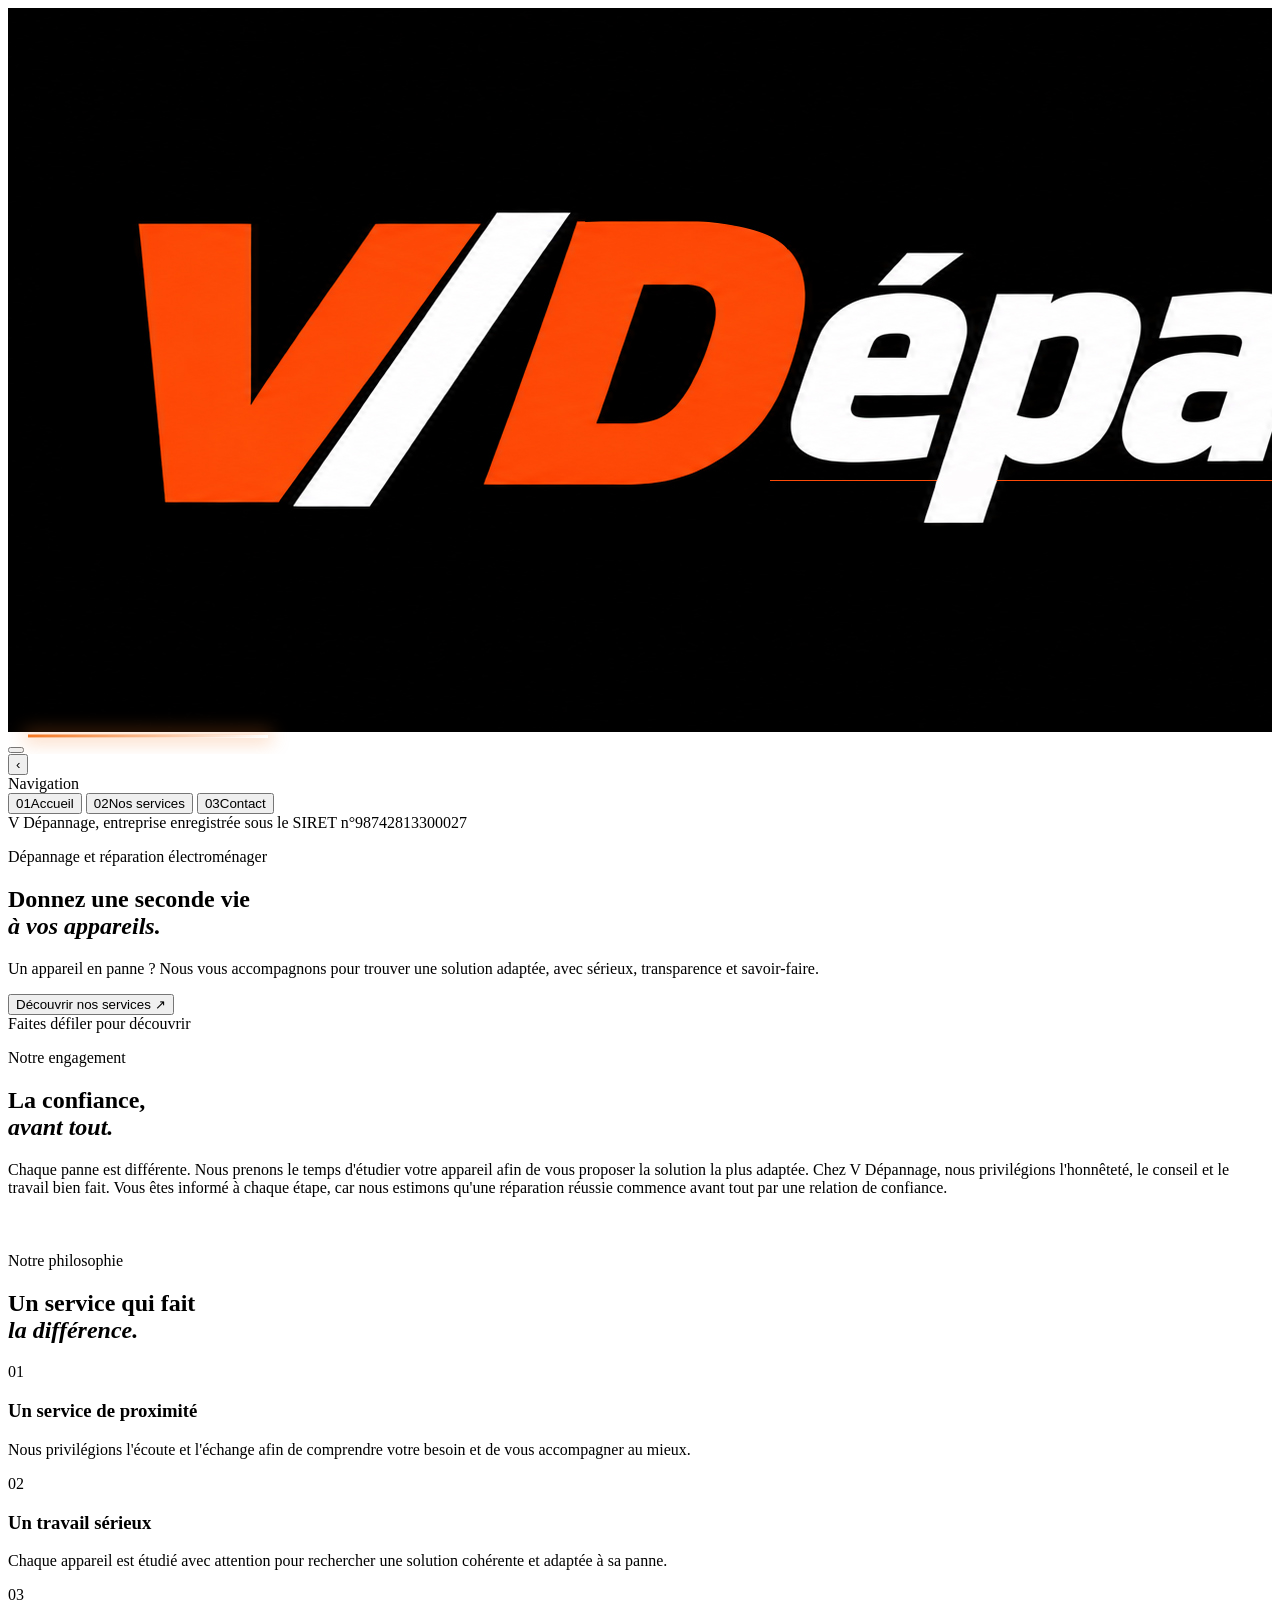
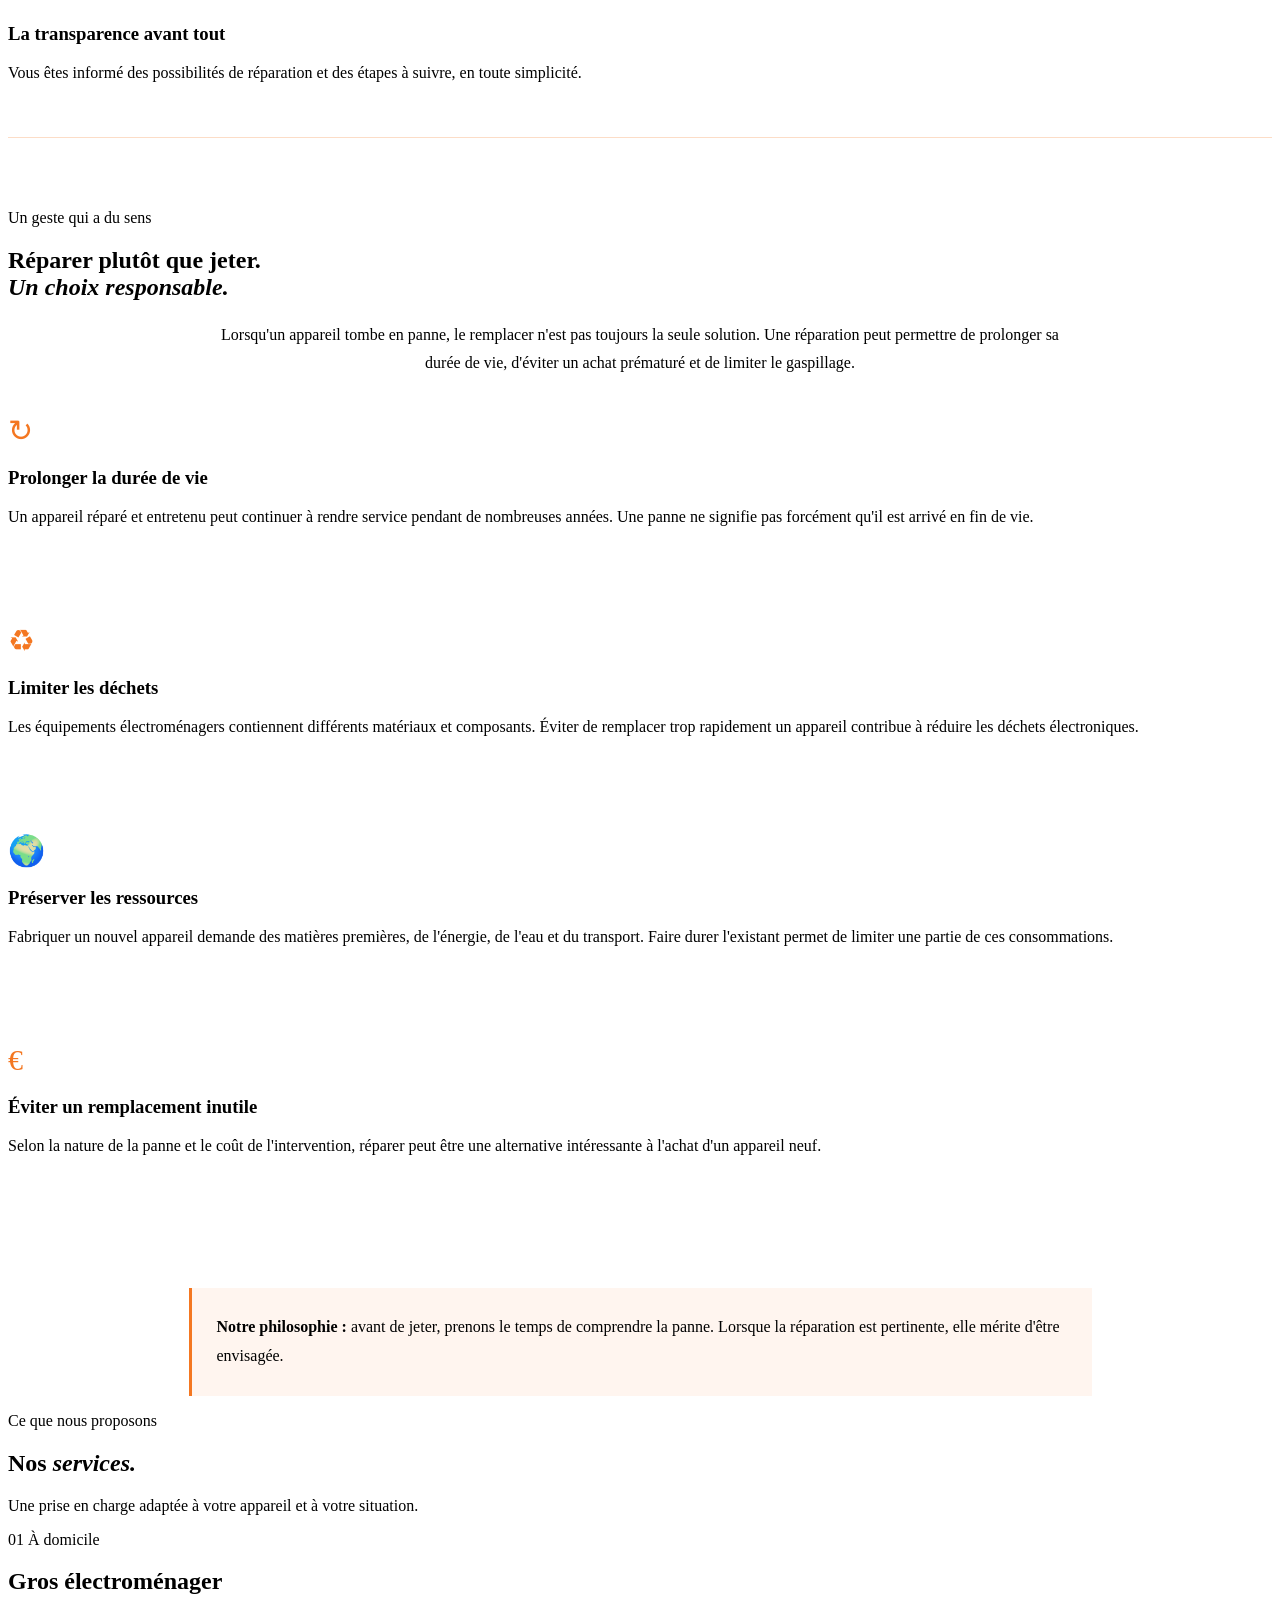
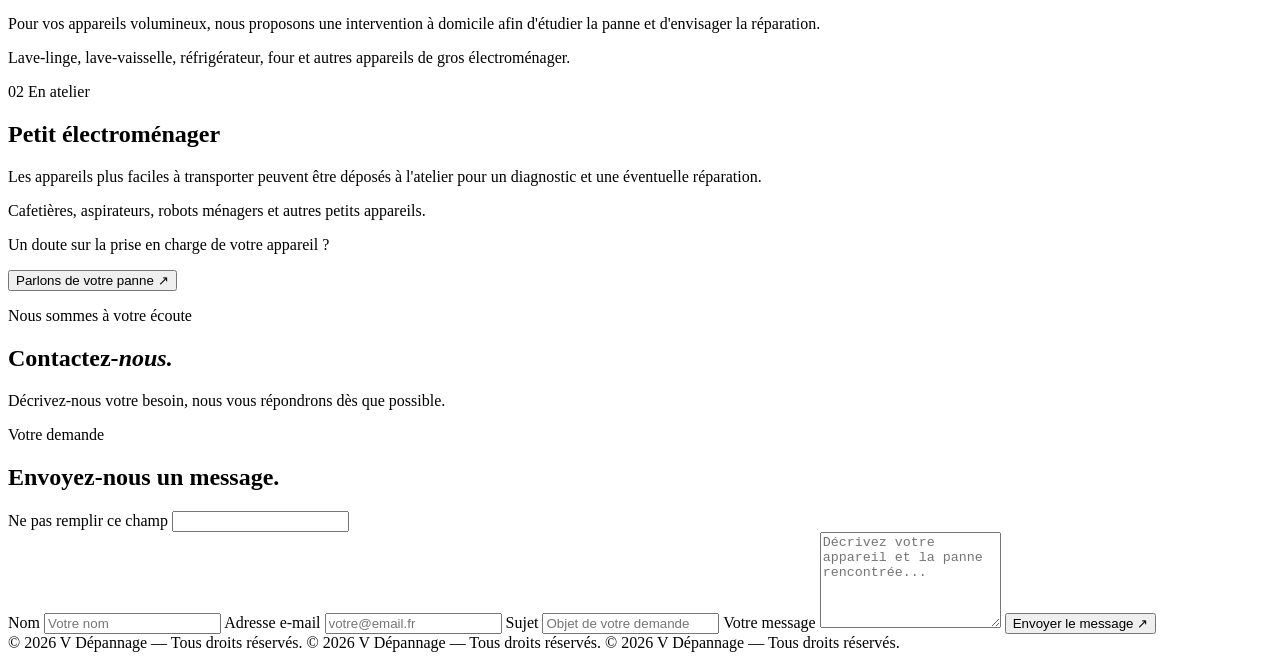
==== index.html @ 9a905242 "Update index.html" ====
<!doctype html>
<html lang="fr">
<head>
  <meta charset="utf-8">
  <meta name="viewport" content="width=device-width, initial-scale=1">
  <meta name="description" content="V Dépannage : dépannage et réparation d'électroménager à domicile ou en atelier.">
  <meta name="theme-color" content="#f47721">
  <title>V Dépannage | Réparation électroménager</title>

  <link rel="preconnect" href="https://fonts.googleapis.com">
  <link rel="preconnect" href="https://fonts.gstatic.com" crossorigin>
  <link href="https://fonts.googleapis.com/css2?family=Barlow+Condensed:wght@400;500;600;700;800&family=Montserrat:wght@400;500;600;700;800&display=swap" rel="stylesheet">

  <link rel="stylesheet" href="css/styles.css">

  <!-- Ajustements ciblés : logo et section environnementale -->
  <style>
    .site-header {
      position: relative;
      overflow: hidden;
    }

    .header-logo {
      position: relative;
      isolation: isolate;
      z-index: 1;
    }

    .header-logo::before,
    .header-logo::after {
      content: "";
      position: absolute;
      top: 50%;
      width: min(22vw, 240px);
      height: 3px;
      transform: translateY(-50%);
      pointer-events: none;
      z-index: -1;
    }

    .header-logo::before {
      right: calc(100% + 20px);
      background: linear-gradient(to left, #f47721, transparent);
      box-shadow: 0 0 18px 4px rgba(244,119,33,.35);
    }

    .header-logo::after {
      left: calc(100% + 20px);
      background: linear-gradient(to right, #f47721, transparent);
      box-shadow: 0 0 18px 4px rgba(244,119,33,.35);
    }

    .header-logo img {
      mix-blend-mode: screen;
      background: transparent;
    }

    .environment-section {
      margin-top: 55px;
      padding-top: 55px;
      border-top: 1px solid rgba(244,119,33,.25);
    }

    .environment-intro {
      max-width: 850px;
      margin: 0 auto 35px;
      text-align: center;
      line-height: 1.8;
    }

    .environment-section .info-card {
      min-height: 210px;
    }

    .environment-symbol {
      display: block;
      color: #f47721;
      font-size: 30px;
      margin-bottom: 12px;
    }

    .environment-conclusion {
      max-width: 850px;
      margin: 35px auto 0;
      padding: 25px;
      border-left: 3px solid #f47721;
      background: rgba(244,119,33,.07);
      line-height: 1.8;
    }

    @media (max-width: 700px) {
      .header-logo::before,
      .header-logo::after {
        width: 12vw;
      }

      .environment-section {
        margin-top: 35px;
        padding-top: 35px;
      }
    }
  </style>
</head>

<body>

  <header class="site-header">
    <a class="header-logo" href="#accueil" data-page-link="accueil" aria-label="V Dépannage - Accueil">
      <img src="images/logo-vd.jpg" alt="Logo V Dépannage">
    </a>

    <button class="menu-toggle" id="menu-toggle" aria-label="Ouvrir le menu" aria-expanded="false" aria-controls="main-nav">
      <span></span><span></span><span></span>
    </button>
  </header>

  <!-- NAVIGATION ORIGINALE À GAUCHE -->
  <aside class="side-panel" id="side-panel">
    <button class="sidebar-toggle" id="sidebar-toggle" type="button" aria-label="Rétracter la navigation" aria-expanded="true" title="Rétracter / déployer la navigation">
      <span aria-hidden="true">‹</span>
    </button>

    <div class="side-label">Navigation</div>

    <nav class="main-nav" id="main-nav" aria-label="Navigation principale">
      <button class="nav-link active" data-page-link="accueil"><span class="nav-index">01</span>Accueil</button>
      <button class="nav-link" data-page-link="services"><span class="nav-index">02</span>Nos services</button>
      <button class="nav-link" data-page-link="contact"><span class="nav-index">03</span>Contact</button>
    </nav>

    <div class="side-bottom">
      <span class="side-line"></span>
      <span>V Dépannage, entreprise enregistrée sous le SIRET n°98742813300027</span>
    </div>
  </aside>

  <main class="main-content">

    <!-- PAGE ACCUEIL -->
    <section class="page active" id="accueil">

      <div class="hero">
        <p class="hero-eyebrow">Dépannage et réparation électroménager</p>

        <h1>Donnez une seconde vie<br><em>à vos appareils.</em></h1>

        <p class="hero-intro">
          Un appareil en panne ? Nous vous accompagnons pour trouver une solution adaptée, avec sérieux, transparence et savoir-faire.
        </p>

        <button class="primary-button" data-page-link="services">
          Découvrir nos services <span>↗</span>
        </button>

        <div class="hero-scroll">
          <span></span> Faites défiler pour découvrir
        </div>
      </div>

      <section class="content-section">

        <!-- ENGAGEMENT -->
        <div class="section-heading">
          <p class="section-eyebrow">Notre engagement</p>
          <h2>La confiance,<br><em>avant tout.</em></h2>
        </div>

        <div class="transparency-card">
          <p>
            Chaque panne est différente. Nous prenons le temps d'étudier votre appareil afin de vous proposer la solution la plus adaptée. Chez V Dépannage, nous privilégions l'honnêteté, le conseil et le travail bien fait. Vous êtes informé à chaque étape, car nous estimons qu'une réparation réussie commence avant tout par une relation de confiance.
          </p>
        </div>

        <!-- PHILOSOPHIE -->
        <div class="section-heading" style="margin-top:55px;">
          <p class="section-eyebrow">Notre philosophie</p>
          <h2>Un service qui fait<br><em>la différence.</em></h2>
        </div>

        <div class="info-grid">
          <article class="info-card">
            <span class="card-number">01</span>
            <h3>Un service de proximité</h3>
            <p>Nous privilégions l'écoute et l'échange afin de comprendre votre besoin et de vous accompagner au mieux.</p>
          </article>

          <article class="info-card">
            <span class="card-number">02</span>
            <h3>Un travail sérieux</h3>
            <p>Chaque appareil est étudié avec attention pour rechercher une solution cohérente et adaptée à sa panne.</p>
          </article>

          <article class="info-card">
            <span class="card-number">03</span>
            <h3>La transparence avant tout</h3>
            <p>Vous êtes informé des possibilités de réparation et des étapes à suivre, en toute simplicité.</p>
          </article>
        </div>

        <!-- NOUVELLE SECTION ENVIRONNEMENTALE -->
        <div class="environment-section">

          <div class="section-heading">
            <p class="section-eyebrow">Un geste qui a du sens</p>
            <h2>Réparer plutôt que jeter.<br><em>Un choix responsable.</em></h2>
          </div>

          <p class="environment-intro">
            Lorsqu'un appareil tombe en panne, le remplacer n'est pas toujours la seule solution. Une réparation peut permettre de prolonger sa durée de vie, d'éviter un achat prématuré et de limiter le gaspillage.
          </p>

          <div class="info-grid">

            <article class="info-card">
              <span class="environment-symbol">↻</span>
              <h3>Prolonger la durée de vie</h3>
              <p>
                Un appareil réparé et entretenu peut continuer à rendre service pendant de nombreuses années. Une panne ne signifie pas forcément qu'il est arrivé en fin de vie.
              </p>
            </article>

            <article class="info-card">
              <span class="environment-symbol">♻</span>
              <h3>Limiter les déchets</h3>
              <p>
                Les équipements électroménagers contiennent différents matériaux et composants. Éviter de remplacer trop rapidement un appareil contribue à réduire les déchets électroniques.
              </p>
            </article>

            <article class="info-card">
              <span class="environment-symbol">🌍</span>
              <h3>Préserver les ressources</h3>
              <p>
                Fabriquer un nouvel appareil demande des matières premières, de l'énergie, de l'eau et du transport. Faire durer l'existant permet de limiter une partie de ces consommations.
              </p>
            </article>

            <article class="info-card">
              <span class="environment-symbol">€</span>
              <h3>Éviter un remplacement inutile</h3>
              <p>
                Selon la nature de la panne et le coût de l'intervention, réparer peut être une alternative intéressante à l'achat d'un appareil neuf.
              </p>
            </article>

          </div>

          <div class="environment-conclusion">
            <strong>Notre philosophie :</strong>
            avant de jeter, prenons le temps de comprendre la panne. Lorsque la réparation est pertinente, elle mérite d'être envisagée.
          </div>

        </div>
      </section>
    </section>

    <!-- PAGE SERVICES -->
    <section class="page" id="services">

      <div class="page-banner">
        <p class="section-eyebrow">Ce que nous proposons</p>
        <h1>Nos <em>services.</em></h1>
        <p>Une prise en charge adaptée à votre appareil et à votre situation.</p>
      </div>

      <div class="content-section service-grid">

        <article class="service-card">
          <div class="service-top">
            <span class="service-number">01</span>
            <span class="service-tag">À domicile</span>
          </div>
          <h2>Gros électroménager</h2>
          <p>
            Pour vos appareils volumineux, nous proposons une intervention à domicile afin d'étudier la panne et d'envisager la réparation.
          </p>
          <p class="service-examples">
            Lave-linge, lave-vaisselle, réfrigérateur, four et autres appareils de gros électroménager.
          </p>
        </article>

        <article class="service-card">
          <div class="service-top">
            <span class="service-number">02</span>
            <span class="service-tag">En atelier</span>
          </div>
          <h2>Petit électroménager</h2>
          <p>
            Les appareils plus faciles à transporter peuvent être déposés à l'atelier pour un diagnostic et une éventuelle réparation.
          </p>
          <p class="service-examples">
            Cafetières, aspirateurs, robots ménagers et autres petits appareils.
          </p>
        </article>

      </div>

      <div class="service-contact">
        <p>Un doute sur la prise en charge de votre appareil ?</p>
        <button class="primary-button" data-page-link="contact">
          Parlons de votre panne <span>↗</span>
        </button>
      </div>

    </section>

    <!-- PAGE CONTACT : FORMSUBMIT CONSERVÉ -->
    <section class="page" id="contact">

      <div class="page-banner">
        <p class="section-eyebrow">Nous sommes à votre écoute</p>
        <h1>Contactez-<em>nous.</em></h1>
        <p>Décrivez-nous votre besoin, nous vous répondrons dès que possible.</p>
      </div>

      <div class="contact-layout">
        <div class="contact-card">

          <p class="section-eyebrow">Votre demande</p>
          <h2>Envoyez-nous un message.</h2>

          <form action="https://formsubmit.co/v.depannage@protonmail.com" method="POST">

            <input type="hidden" name="_subject" value="Nouveau message depuis le site V Dépannage">
            <input type="hidden" name="_template" value="table">
            <input type="hidden" name="_next" value="https://asencombrants00.github.io/VD-pannage/merci.html">
            <input type="hidden" name="_captcha" value="false">

            <div class="form-honey" aria-hidden="true">
              <label for="website">Ne pas remplir ce champ</label>
              <input type="text" name="_honey" id="website" tabindex="-1" autocomplete="off">
            </div>

            <label for="nom">Nom</label>
            <input type="text" id="nom" name="Nom" placeholder="Votre nom" required>

            <label for="email">Adresse e-mail</label>
            <input type="email" id="email" name="email" placeholder="votre@email.fr" required>

            <label for="sujet">Sujet</label>
            <input type="text" id="sujet" name="Sujet" placeholder="Objet de votre demande" required>

            <label for="message">Votre message</label>
            <textarea id="message" name="message" rows="6" placeholder="Décrivez votre appareil et la panne rencontrée..." required></textarea>

            <button class="primary-button submit-button" type="submit">
              Envoyer le message <span>↗</span>
            </button>

          </form>
        </div>
      </div>
    </section>

    <!-- PIED DE PAGE CONSERVÉ -->
    <footer class="site-footer">
      <div class="footer-track">
        <span>© 2026 V Dépannage — Tous droits réservés.</span>
        <span>© 2026 V Dépannage — Tous droits réservés.</span>
        <span>© 2026 V Dépannage — Tous droits réservés.</span>
      </div>
    </footer>

  </main>

  <!-- JAVASCRIPT ORIGINAL CONSERVÉ -->
  <script src="js/script.js"></script>

</body>
</html>
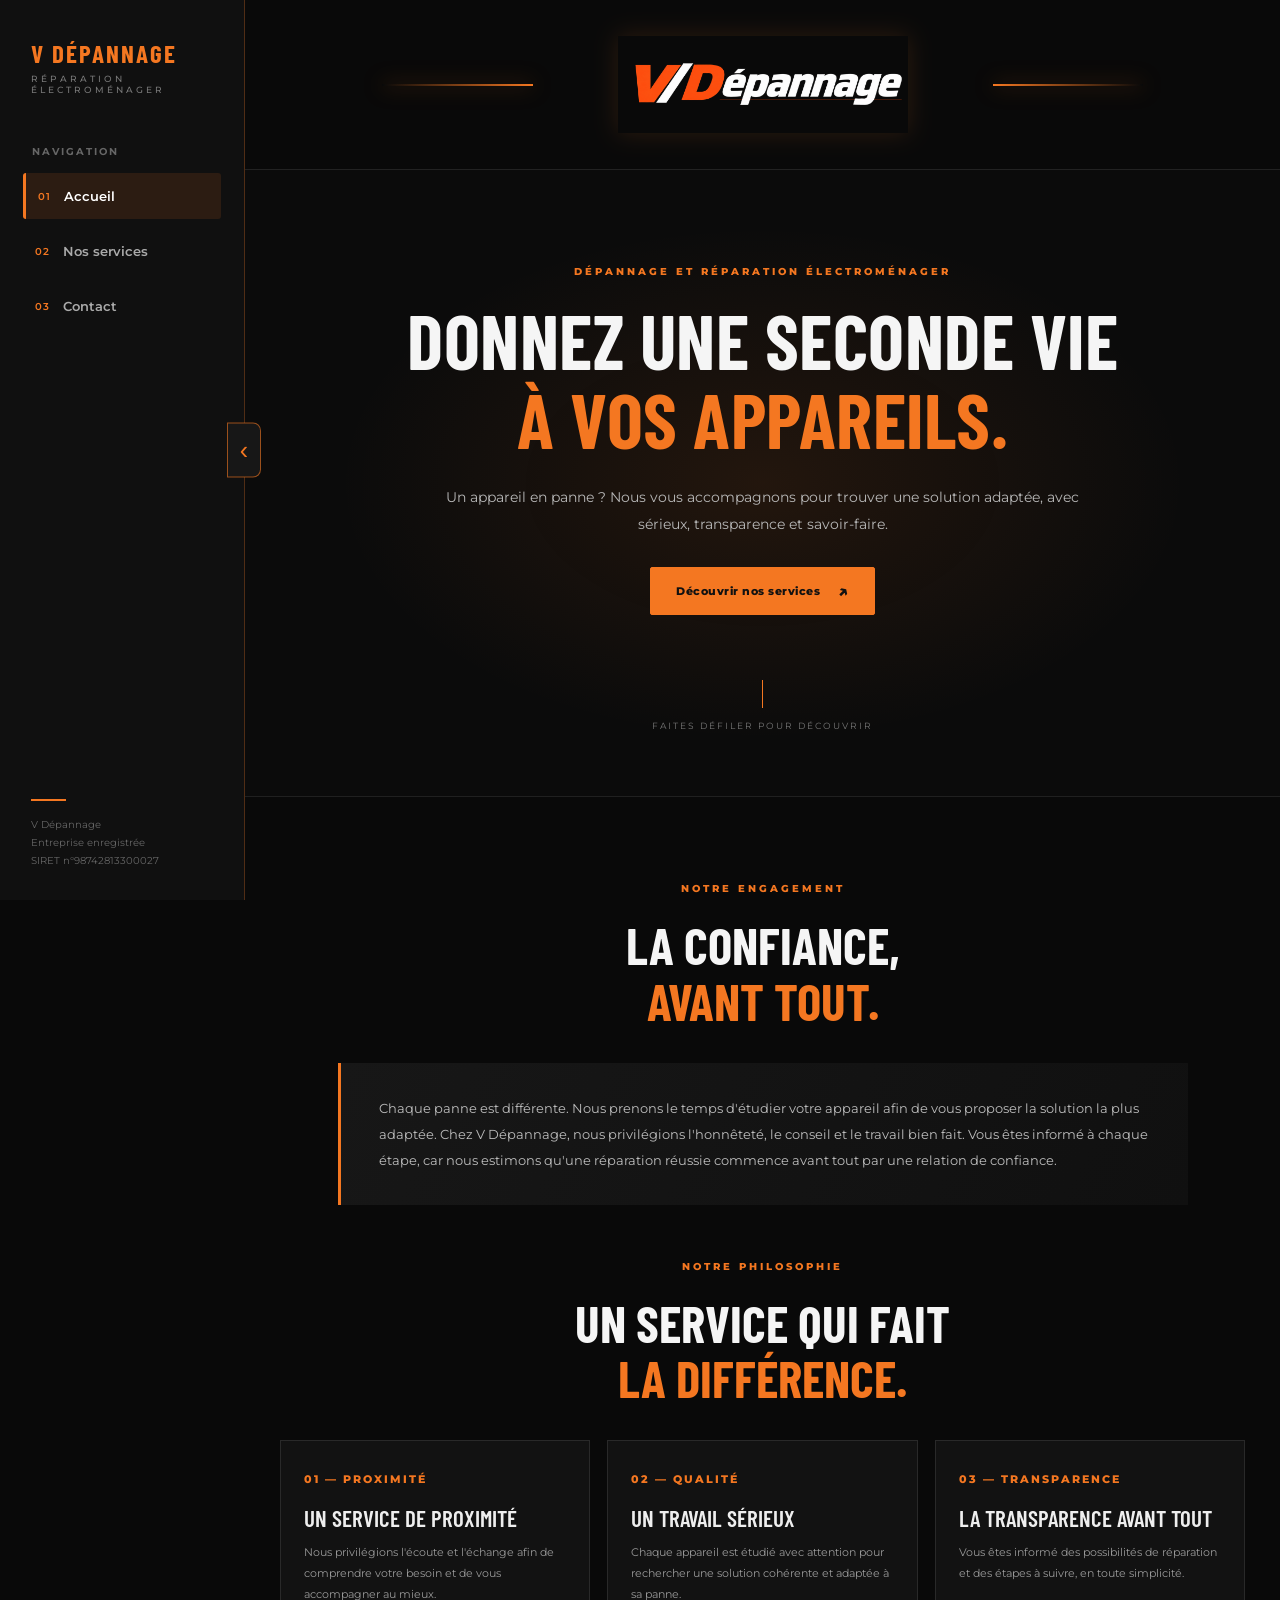
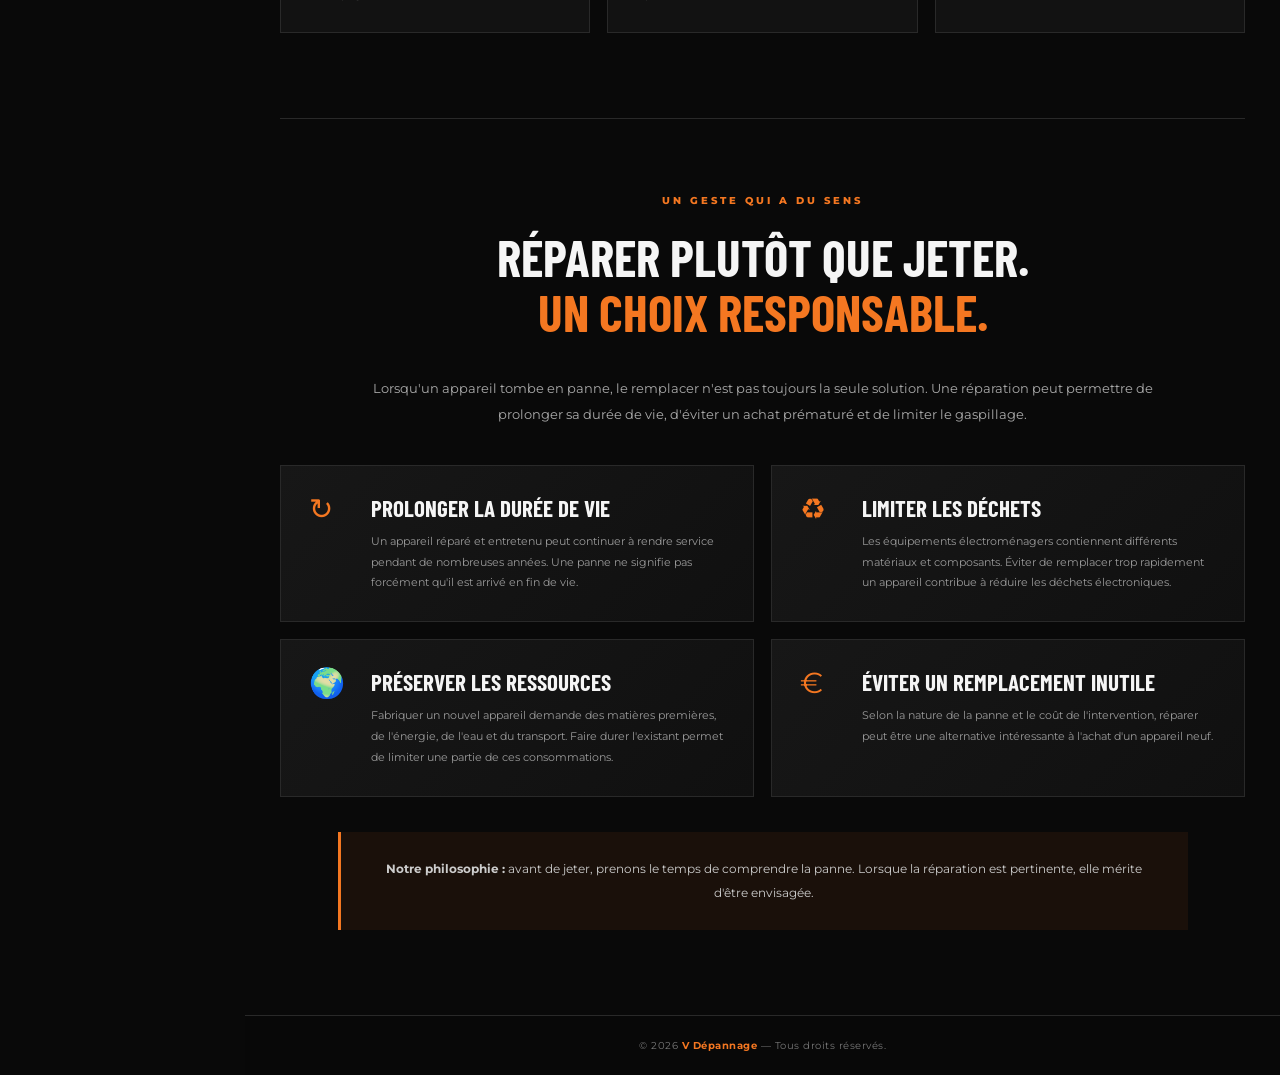
==== commit 2cdb51cc: "Update index.html" ====
--- a/index.html
+++ b/index.html
@@ -1,371 +1,1143 @@
 
-<!doctype html>
+<!DOCTYPE html>
 <html lang="fr">
 <head>
-  <meta charset="utf-8">
-  <meta name="viewport" content="width=device-width, initial-scale=1">
-  <meta name="description" content="V Dépannage : dépannage et réparation d'électroménager à domicile ou en atelier.">
-  <meta name="theme-color" content="#f47721">
-  <title>V Dépannage | Réparation électroménager</title>
-
-  <link rel="preconnect" href="https://fonts.googleapis.com">
-  <link rel="preconnect" href="https://fonts.gstatic.com" crossorigin>
-  <link href="https://fonts.googleapis.com/css2?family=Barlow+Condensed:wght@400;500;600;700;800&family=Montserrat:wght@400;500;600;700;800&display=swap" rel="stylesheet">
-
-  <link rel="stylesheet" href="css/styles.css">
-
-  <!-- Ajustements ciblés : logo et section environnementale -->
-  <style>
-    .site-header {
-      position: relative;
-      overflow: hidden;
-    }
-
-    .header-logo {
-      position: relative;
-      isolation: isolate;
-      z-index: 1;
-    }
-
-    .header-logo::before,
-    .header-logo::after {
-      content: "";
-      position: absolute;
-      top: 50%;
-      width: min(22vw, 240px);
-      height: 3px;
-      transform: translateY(-50%);
-      pointer-events: none;
-      z-index: -1;
-    }
-
-    .header-logo::before {
-      right: calc(100% + 20px);
-      background: linear-gradient(to left, #f47721, transparent);
-      box-shadow: 0 0 18px 4px rgba(244,119,33,.35);
-    }
-
-    .header-logo::after {
-      left: calc(100% + 20px);
-      background: linear-gradient(to right, #f47721, transparent);
-      box-shadow: 0 0 18px 4px rgba(244,119,33,.35);
-    }
-
-    .header-logo img {
-      mix-blend-mode: screen;
-      background: transparent;
-    }
-
-    .environment-section {
-      margin-top: 55px;
-      padding-top: 55px;
-      border-top: 1px solid rgba(244,119,33,.25);
-    }
-
-    .environment-intro {
-      max-width: 850px;
-      margin: 0 auto 35px;
-      text-align: center;
-      line-height: 1.8;
-    }
-
-    .environment-section .info-card {
-      min-height: 210px;
-    }
-
-    .environment-symbol {
-      display: block;
-      color: #f47721;
-      font-size: 30px;
-      margin-bottom: 12px;
-    }
-
-    .environment-conclusion {
-      max-width: 850px;
-      margin: 35px auto 0;
-      padding: 25px;
-      border-left: 3px solid #f47721;
-      background: rgba(244,119,33,.07);
-      line-height: 1.8;
-    }
-
-    @media (max-width: 700px) {
-      .header-logo::before,
-      .header-logo::after {
-        width: 12vw;
-      }
-
-      .environment-section {
-        margin-top: 35px;
-        padding-top: 35px;
-      }
-    }
-  </style>
+<meta charset="UTF-8">
+<meta name="viewport" content="width=device-width, initial-scale=1.0">
+<meta name="theme-color" content="#090909">
+<meta name="description" content="V Dépannage - Dépannage et réparation électroménager. Donnez une seconde vie à vos appareils.">
+<title>V Dépannage | Dépannage et réparation électroménager</title>
+
+<link rel="preconnect" href="https://fonts.googleapis.com">
+<link rel="preconnect" href="https://fonts.gstatic.com" crossorigin>
+<link href="https://fonts.googleapis.com/css2?family=Montserrat:wght@400;500;600;700;800&family=Barlow+Condensed:wght@400;500;600;700;800&display=swap" rel="stylesheet">
+
+<style>
+:root {
+  --orange: #f47721;
+  --orange-light: #ff9a43;
+  --black: #090909;
+  --panel: #111;
+  --panel-light: #171717;
+  --white: #f5f5f5;
+  --grey: #aaa;
+  --sidebar-width: 245px;
+}
+
+* {
+  box-sizing: border-box;
+  margin: 0;
+  padding: 0;
+}
+
+html { scroll-behavior: smooth; }
+
+body {
+  min-height: 100vh;
+  background: var(--black);
+  color: var(--white);
+  font-family: 'Montserrat', Arial, sans-serif;
+  overflow-x: hidden;
+}
+
+/* HEADER ET LOGO */
+
+.site-header {
+  height: 170px;
+  margin-left: var(--sidebar-width);
+  display: flex;
+  align-items: center;
+  justify-content: center;
+  position: relative;
+  overflow: hidden;
+  background: #090909;
+  border-bottom: 1px solid #222;
+  transition: margin-left .3s ease;
+}
+
+.logo-zone {
+  position: relative;
+  display: flex;
+  justify-content: center;
+  align-items: center;
+  width: min(430px, 75%);
+  height: 145px;
+}
+
+.logo-zone::before,
+.logo-zone::after {
+  content: "";
+  position: absolute;
+  top: 50%;
+  height: 2px;
+  width: 35%;
+  transform: translateY(-50%);
+  pointer-events: none;
+}
+
+.logo-zone::before {
+  right: calc(100% + 15px);
+  background: linear-gradient(to left, var(--orange), transparent);
+  box-shadow: 0 0 20px rgba(244,119,33,.55);
+}
+
+.logo-zone::after {
+  left: calc(100% + 15px);
+  background: linear-gradient(to right, var(--orange), transparent);
+  box-shadow: 0 0 20px rgba(244,119,33,.55);
+}
+
+.logo-zone img {
+  display: block;
+  width: min(290px, 75%);
+  max-height: 125px;
+  object-fit: contain;
+  mix-blend-mode: screen;
+  filter: drop-shadow(0 0 12px rgba(244,119,33,.15));
+}
+
+/* NAVIGATION GAUCHE */
+
+.sidebar {
+  position: fixed;
+  z-index: 100;
+  left: 0;
+  top: 0;
+  bottom: 0;
+  width: var(--sidebar-width);
+  padding: 38px 23px 25px;
+  background: #101010;
+  border-right: 1px solid rgba(244,119,33,.28);
+  display: flex;
+  flex-direction: column;
+  transition: width .3s ease, transform .3s ease;
+}
+
+.sidebar-brand {
+  color: var(--orange);
+  font-family: 'Barlow Condensed', sans-serif;
+  font-size: 25px;
+  font-weight: 700;
+  letter-spacing: 2px;
+  margin: 0 0 50px 8px;
+}
+
+.sidebar-brand span {
+  display: block;
+  color: #777;
+  font-family: 'Montserrat', sans-serif;
+  font-size: 9px;
+  font-weight: 500;
+  letter-spacing: 3px;
+  margin-top: 5px;
+}
+
+.nav-caption {
+  margin: 0 0 15px 9px;
+  color: #666;
+  font-size: 10px;
+  font-weight: 700;
+  letter-spacing: 2px;
+  text-transform: uppercase;
+}
+
+.main-nav {
+  display: flex;
+  flex-direction: column;
+  gap: 9px;
+}
+
+.nav-link {
+  width: 100%;
+  display: flex;
+  align-items: center;
+  gap: 13px;
+  padding: 15px 12px;
+  color: #aaa;
+  background: transparent;
+  border: 0;
+  border-radius: 3px;
+  text-align: left;
+  font-family: inherit;
+  font-size: 13px;
+  font-weight: 600;
+  cursor: pointer;
+  transition: .2s;
+}
+
+.nav-link:hover {
+  color: white;
+  background: #1b1b1b;
+}
+
+.nav-link.active {
+  color: white;
+  background: rgba(244,119,33,.12);
+  border-left: 3px solid var(--orange);
+}
+
+.nav-index {
+  color: var(--orange);
+  font-size: 10px;
+  letter-spacing: 1px;
+}
+
+.sidebar-bottom {
+  margin-top: auto;
+  padding: 20px 8px 5px;
+  color: #666;
+  font-size: 10px;
+  line-height: 1.8;
+}
+
+.sidebar-bottom::before {
+  content: "";
+  display: block;
+  width: 35px;
+  height: 2px;
+  background: var(--orange);
+  margin-bottom: 15px;
+}
+
+.sidebar-toggle {
+  position: absolute;
+  top: 50%;
+  right: -17px;
+  width: 34px;
+  height: 55px;
+  transform: translateY(-50%);
+  color: var(--orange);
+  background: #171717;
+  border: 1px solid rgba(244,119,33,.6);
+  border-radius: 0 8px 8px 0;
+  font-size: 25px;
+  cursor: pointer;
+  z-index: 5;
+}
+
+.sidebar-toggle:hover {
+  color: #111;
+  background: var(--orange);
+}
+
+/* MENU REPLIE */
+
+body.sidebar-collapsed .sidebar {
+  width: 72px;
+  padding-left: 10px;
+  padding-right: 10px;
+}
+
+body.sidebar-collapsed .sidebar-brand,
+body.sidebar-collapsed .nav-caption,
+body.sidebar-collapsed .nav-link .nav-text,
+body.sidebar-collapsed .nav-index,
+body.sidebar-collapsed .sidebar-bottom {
+  display: none;
+}
+
+body.sidebar-collapsed .nav-link {
+  justify-content: center;
+  padding: 16px 5px;
+  font-size: 0;
+}
+
+body.sidebar-collapsed .nav-link::after {
+  content: attr(data-short);
+  color: var(--orange);
+  font-size: 12px;
+  font-weight: 800;
+}
+
+body.sidebar-collapsed .site-header,
+body.sidebar-collapsed .main-content {
+  margin-left: 72px;
+}
+
+/* CONTENU PRINCIPAL */
+
+.site-header,
+.main-content {
+  margin-left: var(--sidebar-width);
+  transition: margin-left .3s ease;
+}
+
+.main-content {
+  min-height: calc(100vh - 170px);
+  display: flex;
+  flex-direction: column;
+}
+
+.page {
+  display: none;
+  flex: 1;
+  animation: appear .35s ease;
+}
+
+.page.active { display: block; }
+
+@keyframes appear {
+  from { opacity: 0; transform: translateY(8px); }
+  to { opacity: 1; transform: translateY(0); }
+}
+
+/* ACCUEIL */
+
+.hero {
+  min-height: 520px;
+  padding: 95px 35px 65px;
+  display: flex;
+  flex-direction: column;
+  justify-content: center;
+  align-items: center;
+  text-align: center;
+  background:
+    radial-gradient(ellipse at center, rgba(244,119,33,.10), transparent 58%),
+    #0b0b0b;
+  border-bottom: 1px solid #202020;
+}
+
+.eyebrow {
+  color: var(--orange);
+  font-size: 10px;
+  font-weight: 800;
+  letter-spacing: 3px;
+  text-transform: uppercase;
+  margin-bottom: 22px;
+}
+
+.hero h1,
+.page-banner h1 {
+  font-family: 'Barlow Condensed', sans-serif;
+  font-size: clamp(43px, 6vw, 76px);
+  font-weight: 700;
+  line-height: 1.04;
+  text-transform: uppercase;
+  letter-spacing: .5px;
+}
+
+.hero h1 em,
+.page-banner h1 em,
+.section-heading h2 em {
+  color: var(--orange);
+  font-style: normal;
+}
+
+.hero-description {
+  max-width: 670px;
+  margin: 26px auto 30px;
+  color: #b7b7b7;
+  font-size: 14px;
+  line-height: 1.9;
+}
+
+.primary-button {
+  display: inline-flex;
+  align-items: center;
+  justify-content: center;
+  gap: 18px;
+  min-height: 48px;
+  padding: 0 25px;
+  color: #111;
+  background: var(--orange);
+  border: 1px solid var(--orange);
+  border-radius: 2px;
+  font-family: inherit;
+  font-size: 11px;
+  font-weight: 800;
+  letter-spacing: .5px;
+  text-decoration: none;
+  cursor: pointer;
+  transition: .25s;
+}
+
+.primary-button:hover {
+  color: var(--orange);
+  background: transparent;
+  transform: translateY(-2px);
+}
+
+.primary-button span { font-size: 17px; }
+
+.scroll-indicator {
+  margin-top: 65px;
+  color: #777;
+  font-size: 9px;
+  letter-spacing: 2px;
+  text-transform: uppercase;
+}
+
+.scroll-indicator span {
+  display: block;
+  width: 1px;
+  height: 28px;
+  margin: 0 auto 12px;
+  background: var(--orange);
+}
+
+/* SECTIONS ACCUEIL */
+
+.content-section {
+  width: min(1080px, calc(100% - 70px));
+  margin: 0 auto;
+  padding: 85px 0;
+}
+
+.section-heading {
+  text-align: center;
+  margin-bottom: 35px;
+}
+
+.section-heading h2 {
+  font-family: 'Barlow Condensed', sans-serif;
+  font-size: clamp(36px, 4vw, 53px);
+  line-height: 1.08;
+  text-transform: uppercase;
+}
+
+.section-intro {
+  max-width: 790px;
+  margin: 0 auto 45px;
+  color: #aaa;
+  font-size: 13px;
+  line-height: 2;
+  text-align: center;
+}
+
+.commitment-panel {
+  max-width: 850px;
+  margin: 0 auto 55px;
+  padding: 32px 38px;
+  background: linear-gradient(120deg, #171717, #101010);
+  border-left: 3px solid var(--orange);
+  color: #bdbdbd;
+  font-size: 13px;
+  line-height: 2;
+}
+
+.commitment-panel strong { color: white; }
+
+.card-grid {
+  display: grid;
+  grid-template-columns: repeat(3, 1fr);
+  gap: 17px;
+}
+
+.info-card {
+  position: relative;
+  min-height: 190px;
+  padding: 27px 23px;
+  background: #121212;
+  border: 1px solid #292929;
+  transition: .25s;
+}
+
+.info-card:hover {
+  border-color: rgba(244,119,33,.65);
+  transform: translateY(-4px);
+}
+
+.card-number {
+  color: var(--orange);
+  font-size: 11px;
+  font-weight: 800;
+  letter-spacing: 2px;
+}
+
+.info-card h3 {
+  margin: 17px 0 10px;
+  color: #eee;
+  font-family: 'Barlow Condensed', sans-serif;
+  font-size: 23px;
+  font-weight: 600;
+  text-transform: uppercase;
+}
+
+.info-card p {
+  color: #999;
+  font-size: 11px;
+  line-height: 1.9;
+}
+
+/* ENVIRONNEMENT */
+
+.ecology-section {
+  margin-top: 85px;
+  padding-top: 75px;
+  border-top: 1px solid #292929;
+}
+
+.ecology-intro {
+  max-width: 790px;
+  margin: 0 auto 38px;
+  color: #aaa;
+  font-size: 13px;
+  line-height: 2;
+  text-align: center;
+}
+
+.ecology-grid {
+  display: grid;
+  grid-template-columns: repeat(2, 1fr);
+  gap: 17px;
+}
+
+.ecology-card {
+  display: flex;
+  gap: 20px;
+  padding: 28px;
+  background: linear-gradient(135deg, #171717, #101010);
+  border: 1px solid #292929;
+}
+
+.ecology-icon {
+  flex: 0 0 42px;
+  color: var(--orange);
+  font-size: 29px;
+  line-height: 1;
+}
+
+.ecology-card h3 {
+  margin-bottom: 9px;
+  font-family: 'Barlow Condensed', sans-serif;
+  font-size: 23px;
+  text-transform: uppercase;
+}
+
+.ecology-card p {
+  color: #999;
+  font-size: 11px;
+  line-height: 1.9;
+}
+
+.ecology-conclusion {
+  max-width: 850px;
+  margin: 35px auto 0;
+  padding: 25px 30px;
+  color: #ccc;
+  background: rgba(244,119,33,.07);
+  border-left: 3px solid var(--orange);
+  font-size: 12px;
+  line-height: 2;
+  text-align: center;
+}
+
+/* PAGES SERVICES ET CONTACT */
+
+.page-banner {
+  padding: 95px 25px 70px;
+  text-align: center;
+  background:
+    radial-gradient(ellipse at center, rgba(244,119,33,.09), transparent 60%),
+    #0b0b0b;
+  border-bottom: 1px solid #242424;
+}
+
+.page-banner h1 { margin-bottom: 20px; }
+
+.page-banner > p:last-child {
+  color: #aaa;
+  font-size: 13px;
+}
+
+.service-grid {
+  display: grid;
+  grid-template-columns: repeat(2, 1fr);
+  gap: 22px;
+  padding-top: 65px;
+}
+
+.service-card {
+  padding: 35px;
+  background: #131313;
+  border: 1px solid #303030;
+  border-top: 3px solid var(--orange);
+}
+
+.service-top {
+  display: flex;
+  align-items: center;
+  justify-content: space-between;
+  margin-bottom: 35px;
+}
+
+.service-number {
+  color: var(--orange);
+  font-size: 13px;
+  font-weight: 800;
+}
+
+.service-tag {
+  padding: 7px 11px;
+  color: var(--orange);
+  background: rgba(244,119,33,.1);
+  font-size: 9px;
+  font-weight: 800;
+  letter-spacing: 1px;
+  text-transform: uppercase;
+}
+
+.service-card h2 {
+  margin-bottom: 17px;
+  font-family: 'Barlow Condensed', sans-serif;
+  font-size: 32px;
+  text-transform: uppercase;
+}
+
+.service-card p {
+  color: #aaa;
+  font-size: 12px;
+  line-height: 2;
+}
+
+.service-card .service-examples {
+  margin-top: 18px;
+  padding-top: 18px;
+  color: #ddd;
+  border-top: 1px solid #333;
+}
+
+.service-contact {
+  padding: 15px 20px 75px;
+  text-align: center;
+}
+
+.service-contact p {
+  margin-bottom: 20px;
+  color: #aaa;
+  font-size: 12px;
+}
+
+/* CONTACT */
+
+.contact-layout {
+  width: min(720px, calc(100% - 40px));
+  margin: 0 auto;
+  padding: 65px 0 85px;
+}
+
+.contact-card {
+  padding: 40px;
+  background: #131313;
+  border: 1px solid #303030;
+  border-top: 3px solid var(--orange);
+}
+
+.contact-card h2 {
+  margin-bottom: 30px;
+  font-family: 'Barlow Condensed', sans-serif;
+  font-size: 32px;
+  text-transform: uppercase;
+}
+
+.contact-form {
+  display: grid;
+  gap: 11px;
+}
+
+.contact-form label {
+  margin-top: 8px;
+  color: #ccc;
+  font-size: 10px;
+  font-weight: 700;
+  letter-spacing: .5px;
+}
+
+.contact-form input,
+.contact-form textarea {
+  width: 100%;
+  padding: 14px 15px;
+  color: white;
+  background: #090909;
+  border: 1px solid #353535;
+  border-radius: 2px;
+  outline: none;
+  font-family: inherit;
+  font-size: 12px;
+  transition: border .2s;
+}
+
+.contact-form input:focus,
+.contact-form textarea:focus {
+  border-color: var(--orange);
+}
+
+.contact-form textarea {
+  min-height: 145px;
+  resize: vertical;
+}
+
+.contact-form button {
+  justify-self: start;
+  margin-top: 15px;
+}
+
+.form-honey {
+  position: absolute;
+  left: -9999px;
+  opacity: 0;
+}
+
+/* FOOTER */
+
+.site-footer {
+  margin-top: auto;
+  padding: 23px 20px;
+  background: #080808;
+  border-top: 1px solid #292929;
+  text-align: center;
+}
+
+.site-footer p {
+  color: #777;
+  font-size: 10px;
+  letter-spacing: .5px;
+}
+
+.site-footer strong {
+  color: var(--orange);
+}
+
+/* MOBILE */
+
+.mobile-menu-button {
+  display: none;
+}
+
+@media (max-width: 850px) {
+  :root { --sidebar-width: 210px; }
+
+  .card-grid { grid-template-columns: 1fr; }
+  .info-card { min-height: auto; }
+  .content-section { width: calc(100% - 45px); }
+}
+
+@media (max-width: 650px) {
+  .site-header,
+  .main-content {
+    margin-left: 0 !important;
+  }
+
+  .site-header { height: 125px; }
+
+  .logo-zone { height: 115px; }
+  .logo-zone img { max-height: 95px; width: 230px; }
+  .logo-zone::before,
+  .logo-zone::after { width: 14%; }
+
+  .sidebar {
+    width: 270px;
+    transform: translateX(-100%);
+    box-shadow: 10px 0 35px rgba(0,0,0,.5);
+  }
+
+  body.mobile-nav-open .sidebar {
+    transform: translateX(0);
+  }
+
+  body.sidebar-collapsed .sidebar {
+    width: 270px;
+    padding: 38px 23px 25px;
+  }
+
+  body.sidebar-collapsed .sidebar-brand,
+  body.sidebar-collapsed .nav-caption,
+  body.sidebar-collapsed .nav-link .nav-text,
+  body.sidebar-collapsed .nav-index,
+  body.sidebar-collapsed .sidebar-bottom {
+    display: initial;
+  }
+
+  body.sidebar-collapsed .sidebar-brand { display: block; }
+  body.sidebar-collapsed .nav-caption { display: block; }
+  body.sidebar-collapsed .sidebar-bottom { display: block; }
+
+  body.sidebar-collapsed .nav-link {
+    justify-content: flex-start;
+    font-size: 13px;
+    padding: 15px 12px;
+  }
+
+  body.sidebar-collapsed .nav-link::after { display: none; }
+
+  .sidebar-toggle { display: none; }
+
+  .mobile-menu-button {
+    position: fixed;
+    z-index: 200;
+    top: 15px;
+    left: 15px;
+    display: flex;
+    flex-direction: column;
+    justify-content: center;
+    gap: 5px;
+    width: 43px;
+    height: 43px;
+    padding: 10px;
+    background: #151515;
+    border: 1px solid rgba(244,119,33,.7);
+    border-radius: 3px;
+    cursor: pointer;
+  }
+
+  .mobile-menu-button span {
+    display: block;
+    width: 100%;
+    height: 2px;
+    background: var(--orange);
+  }
+
+  .hero {
+    min-height: 510px;
+    padding: 75px 22px 55px;
+  }
+
+  .hero h1 { font-size: clamp(42px, 12vw, 60px); }
+  .hero-description { font-size: 12px; }
+  .scroll-indicator { margin-top: 45px; }
+
+  .content-section {
+    width: calc(100% - 36px);
+    padding: 65px 0;
+  }
+
+  .commitment-panel { padding: 24px; }
+  .ecology-section { margin-top: 60px; padding-top: 60px; }
+  .ecology-grid { grid-template-columns: 1fr; }
+  .ecology-card { padding: 23px; }
+
+  .page-banner { padding: 75px 20px 55px; }
+  .service-grid { grid-template-columns: 1fr; }
+  .service-card { padding: 27px; }
+  .contact-layout { padding-top: 40px; }
+  .contact-card { padding: 25px 20px; }
+
+  body.mobile-nav-open::after {
+    content: "";
+    position: fixed;
+    inset: 0;
+    z-index: 90;
+    background: rgba(0,0,0,.65);
+  }
+}
+</style>
 </head>
 
 <body>
 
-  <header class="site-header">
-    <a class="header-logo" href="#accueil" data-page-link="accueil" aria-label="V Dépannage - Accueil">
-      <img src="images/logo-vd.jpg" alt="Logo V Dépannage">
-    </a>
-
-    <button class="menu-toggle" id="menu-toggle" aria-label="Ouvrir le menu" aria-expanded="false" aria-controls="main-nav">
-      <span></span><span></span><span></span>
+<button class="mobile-menu-button" id="mobile-menu-button" aria-label="Ouvrir le menu" aria-expanded="false">
+  <span></span><span></span><span></span>
+</button>
+
+<aside class="sidebar" id="sidebar">
+  <div class="sidebar-brand">
+    V DÉPANNAGE
+    <span>RÉPARATION ÉLECTROMÉNAGER</span>
+  </div>
+
+  <p class="nav-caption">Navigation</p>
+
+  <nav class="main-nav">
+    <button class="nav-link active" data-page="accueil" data-short="A">
+      <span class="nav-index">01</span><span class="nav-text">Accueil</span>
     </button>
-  </header>
-
-  <!-- NAVIGATION ORIGINALE À GAUCHE -->
-  <aside class="side-panel" id="side-panel">
-    <button class="sidebar-toggle" id="sidebar-toggle" type="button" aria-label="Rétracter la navigation" aria-expanded="true" title="Rétracter / déployer la navigation">
-      <span aria-hidden="true">‹</span>
+    <button class="nav-link" data-page="services" data-short="S">
+      <span class="nav-index">02</span><span class="nav-text">Nos services</span>
     </button>
-
-    <div class="side-label">Navigation</div>
-
-    <nav class="main-nav" id="main-nav" aria-label="Navigation principale">
-      <button class="nav-link active" data-page-link="accueil"><span class="nav-index">01</span>Accueil</button>
-      <button class="nav-link" data-page-link="services"><span class="nav-index">02</span>Nos services</button>
-      <button class="nav-link" data-page-link="contact"><span class="nav-index">03</span>Contact</button>
-    </nav>
-
-    <div class="side-bottom">
-      <span class="side-line"></span>
-      <span>V Dépannage, entreprise enregistrée sous le SIRET n°98742813300027</span>
+    <button class="nav-link" data-page="contact" data-short="C">
+      <span class="nav-index">03</span><span class="nav-text">Contact</span>
+    </button>
+  </nav>
+
+  <div class="sidebar-bottom">
+    V Dépannage<br>
+    Entreprise enregistrée<br>
+    SIRET n°98742813300027
+  </div>
+
+  <button class="sidebar-toggle" id="sidebar-toggle" aria-label="Replier ou déplier la navigation" aria-expanded="true">‹</button>
+</aside>
+
+<header class="site-header">
+  <div class="logo-zone">
+    <img src="images/logo-vd.jpg" alt="Logo V Dépannage">
+  </div>
+</header>
+
+<main class="main-content">
+
+  <!-- ACCUEIL -->
+  <section class="page active" id="page-accueil">
+
+    <div class="hero">
+      <p class="eyebrow">Dépannage et réparation électroménager</p>
+
+      <h1>Donnez une seconde vie<br><em>à vos appareils.</em></h1>
+
+      <p class="hero-description">
+        Un appareil en panne ? Nous vous accompagnons pour trouver une solution adaptée, avec sérieux, transparence et savoir-faire.
+      </p>
+
+      <button class="primary-button" data-page="services">
+        Découvrir nos services <span>↗</span>
+      </button>
+
+      <div class="scroll-indicator">
+        <span></span>
+        Faites défiler pour découvrir
+      </div>
     </div>
-  </aside>
-
-  <main class="main-content">
-
-    <!-- PAGE ACCUEIL -->
-    <section class="page active" id="accueil">
-
-      <div class="hero">
-        <p class="hero-eyebrow">Dépannage et réparation électroménager</p>
-
-        <h1>Donnez une seconde vie<br><em>à vos appareils.</em></h1>
-
-        <p class="hero-intro">
-          Un appareil en panne ? Nous vous accompagnons pour trouver une solution adaptée, avec sérieux, transparence et savoir-faire.
+
+    <div class="content-section">
+
+      <div class="section-heading">
+        <p class="eyebrow">Notre engagement</p>
+        <h2>La confiance,<br><em>avant tout.</em></h2>
+      </div>
+
+      <div class="commitment-panel">
+        Chaque panne est différente. Nous prenons le temps d'étudier votre appareil afin de vous proposer la solution la plus adaptée. Chez V Dépannage, nous privilégions l'honnêteté, le conseil et le travail bien fait. Vous êtes informé à chaque étape, car nous estimons qu'une réparation réussie commence avant tout par une relation de confiance.
+      </div>
+
+      <div class="section-heading">
+        <p class="eyebrow">Notre philosophie</p>
+        <h2>Un service qui fait<br><em>la différence.</em></h2>
+      </div>
+
+      <div class="card-grid">
+        <article class="info-card">
+          <span class="card-number">01 — PROXIMITÉ</span>
+          <h3>Un service de proximité</h3>
+          <p>Nous privilégions l'écoute et l'échange afin de comprendre votre besoin et de vous accompagner au mieux.</p>
+        </article>
+
+        <article class="info-card">
+          <span class="card-number">02 — QUALITÉ</span>
+          <h3>Un travail sérieux</h3>
+          <p>Chaque appareil est étudié avec attention pour rechercher une solution cohérente et adaptée à sa panne.</p>
+        </article>
+
+        <article class="info-card">
+          <span class="card-number">03 — TRANSPARENCE</span>
+          <h3>La transparence avant tout</h3>
+          <p>Vous êtes informé des possibilités de réparation et des étapes à suivre, en toute simplicité.</p>
+        </article>
+      </div>
+
+      <!-- SECTION ÉCOLOGIQUE -->
+      <div class="ecology-section">
+
+        <div class="section-heading">
+          <p class="eyebrow">Un geste qui a du sens</p>
+          <h2>Réparer plutôt que jeter.<br><em>Un choix responsable.</em></h2>
+        </div>
+
+        <p class="ecology-intro">
+          Lorsqu'un appareil tombe en panne, le remplacer n'est pas toujours la seule solution. Une réparation peut permettre de prolonger sa durée de vie, d'éviter un achat prématuré et de limiter le gaspillage.
         </p>
 
-        <button class="primary-button" data-page-link="services">
-          Découvrir nos services <span>↗</span>
-        </button>
-
-        <div class="hero-scroll">
-          <span></span> Faites défiler pour découvrir
+        <div class="ecology-grid">
+
+          <article class="ecology-card">
+            <div class="ecology-icon">↻</div>
+            <div>
+              <h3>Prolonger la durée de vie</h3>
+              <p>Un appareil réparé et entretenu peut continuer à rendre service pendant de nombreuses années. Une panne ne signifie pas forcément qu'il est arrivé en fin de vie.</p>
+            </div>
+          </article>
+
+          <article class="ecology-card">
+            <div class="ecology-icon">♻</div>
+            <div>
+              <h3>Limiter les déchets</h3>
+              <p>Les équipements électroménagers contiennent différents matériaux et composants. Éviter de remplacer trop rapidement un appareil contribue à réduire les déchets électroniques.</p>
+            </div>
+          </article>
+
+          <article class="ecology-card">
+            <div class="ecology-icon">🌍</div>
+            <div>
+              <h3>Préserver les ressources</h3>
+              <p>Fabriquer un nouvel appareil demande des matières premières, de l'énergie, de l'eau et du transport. Faire durer l'existant permet de limiter une partie de ces consommations.</p>
+            </div>
+          </article>
+
+          <article class="ecology-card">
+            <div class="ecology-icon">€</div>
+            <div>
+              <h3>Éviter un remplacement inutile</h3>
+              <p>Selon la nature de la panne et le coût de l'intervention, réparer peut être une alternative intéressante à l'achat d'un appareil neuf.</p>
+            </div>
+          </article>
+
         </div>
+
+        <div class="ecology-conclusion">
+          <strong>Notre philosophie :</strong> avant de jeter, prenons le temps de comprendre la panne. Lorsque la réparation est pertinente, elle mérite d'être envisagée.
+        </div>
+
       </div>
-
-      <section class="content-section">
-
-        <!-- ENGAGEMENT -->
-        <div class="section-heading">
-          <p class="section-eyebrow">Notre engagement</p>
-          <h2>La confiance,<br><em>avant tout.</em></h2>
+    </div>
+  </section>
+
+  <!-- SERVICES -->
+  <section class="page" id="page-services">
+
+    <div class="page-banner">
+      <p class="eyebrow">Ce que nous proposons</p>
+      <h1>Nos <em>services.</em></h1>
+      <p>Une prise en charge adaptée à votre appareil et à votre situation.</p>
+    </div>
+
+    <div class="content-section service-grid">
+
+      <article class="service-card">
+        <div class="service-top">
+          <span class="service-number">01</span>
+          <span class="service-tag">À domicile</span>
         </div>
-
-        <div class="transparency-card">
-          <p>
-            Chaque panne est différente. Nous prenons le temps d'étudier votre appareil afin de vous proposer la solution la plus adaptée. Chez V Dépannage, nous privilégions l'honnêteté, le conseil et le travail bien fait. Vous êtes informé à chaque étape, car nous estimons qu'une réparation réussie commence avant tout par une relation de confiance.
-          </p>
+        <h2>Gros électroménager</h2>
+        <p>Pour vos appareils volumineux, nous proposons une intervention à domicile afin d'étudier la panne et d'envisager la réparation.</p>
+        <p class="service-examples">Lave-linge, lave-vaisselle, réfrigérateur, four et autres appareils de gros électroménager.</p>
+      </article>
+
+      <article class="service-card">
+        <div class="service-top">
+          <span class="service-number">02</span>
+          <span class="service-tag">En atelier</span>
         </div>
-
-        <!-- PHILOSOPHIE -->
-        <div class="section-heading" style="margin-top:55px;">
-          <p class="section-eyebrow">Notre philosophie</p>
-          <h2>Un service qui fait<br><em>la différence.</em></h2>
-        </div>
-
-        <div class="info-grid">
-          <article class="info-card">
-            <span class="card-number">01</span>
-            <h3>Un service de proximité</h3>
-            <p>Nous privilégions l'écoute et l'échange afin de comprendre votre besoin et de vous accompagner au mieux.</p>
-          </article>
-
-          <article class="info-card">
-            <span class="card-number">02</span>
-            <h3>Un travail sérieux</h3>
-            <p>Chaque appareil est étudié avec attention pour rechercher une solution cohérente et adaptée à sa panne.</p>
-          </article>
-
-          <article class="info-card">
-            <span class="card-number">03</span>
-            <h3>La transparence avant tout</h3>
-            <p>Vous êtes informé des possibilités de réparation et des étapes à suivre, en toute simplicité.</p>
-          </article>
-        </div>
-
-        <!-- NOUVELLE SECTION ENVIRONNEMENTALE -->
-        <div class="environment-section">
-
-          <div class="section-heading">
-            <p class="section-eyebrow">Un geste qui a du sens</p>
-            <h2>Réparer plutôt que jeter.<br><em>Un choix responsable.</em></h2>
+        <h2>Petit électroménager</h2>
+        <p>Les appareils plus faciles à transporter peuvent être déposés à l'atelier pour un diagnostic et une éventuelle réparation.</p>
+        <p class="service-examples">Cafetières, aspirateurs, robots ménagers et autres petits appareils.</p>
+      </article>
+
+    </div>
+
+    <div class="service-contact">
+      <p>Un doute sur la prise en charge de votre appareil ?</p>
+      <button class="primary-button" data-page="contact">Parlons de votre panne <span>↗</span></button>
+    </div>
+  </section>
+
+  <!-- CONTACT -->
+  <section class="page" id="page-contact">
+
+    <div class="page-banner">
+      <p class="eyebrow">Nous sommes à votre écoute</p>
+      <h1>Contactez-<em>nous.</em></h1>
+      <p>Décrivez-nous votre besoin, nous vous répondrons dès que possible.</p>
+    </div>
+
+    <div class="contact-layout">
+      <div class="contact-card">
+        <p class="eyebrow">Votre demande</p>
+        <h2>Envoyez-nous un message.</h2>
+
+        <form class="contact-form" action="https://formsubmit.co/v.depannage@protonmail.com" method="POST">
+
+          <input type="hidden" name="_subject" value="Nouveau message depuis le site V Dépannage">
+          <input type="hidden" name="_template" value="table">
+          <input type="hidden" name="_next" value="https://asencombrants00.github.io/VD-pannage/merci.html">
+          <input type="hidden" name="_captcha" value="false">
+
+          <div class="form-honey" aria-hidden="true">
+            <label for="website">Ne pas remplir</label>
+            <input type="text" name="_honey" id="website" tabindex="-1" autocomplete="off">
           </div>
 
-          <p class="environment-intro">
-            Lorsqu'un appareil tombe en panne, le remplacer n'est pas toujours la seule solution. Une réparation peut permettre de prolonger sa durée de vie, d'éviter un achat prématuré et de limiter le gaspillage.
-          </p>
-
-          <div class="info-grid">
-
-            <article class="info-card">
-              <span class="environment-symbol">↻</span>
-              <h3>Prolonger la durée de vie</h3>
-              <p>
-                Un appareil réparé et entretenu peut continuer à rendre service pendant de nombreuses années. Une panne ne signifie pas forcément qu'il est arrivé en fin de vie.
-              </p>
-            </article>
-
-            <article class="info-card">
-              <span class="environment-symbol">♻</span>
-              <h3>Limiter les déchets</h3>
-              <p>
-                Les équipements électroménagers contiennent différents matériaux et composants. Éviter de remplacer trop rapidement un appareil contribue à réduire les déchets électroniques.
-              </p>
-            </article>
-
-            <article class="info-card">
-              <span class="environment-symbol">🌍</span>
-              <h3>Préserver les ressources</h3>
-              <p>
-                Fabriquer un nouvel appareil demande des matières premières, de l'énergie, de l'eau et du transport. Faire durer l'existant permet de limiter une partie de ces consommations.
-              </p>
-            </article>
-
-            <article class="info-card">
-              <span class="environment-symbol">€</span>
-              <h3>Éviter un remplacement inutile</h3>
-              <p>
-                Selon la nature de la panne et le coût de l'intervention, réparer peut être une alternative intéressante à l'achat d'un appareil neuf.
-              </p>
-            </article>
-
-          </div>
-
-          <div class="environment-conclusion">
-            <strong>Notre philosophie :</strong>
-            avant de jeter, prenons le temps de comprendre la panne. Lorsque la réparation est pertinente, elle mérite d'être envisagée.
-          </div>
-
-        </div>
-      </section>
-    </section>
-
-    <!-- PAGE SERVICES -->
-    <section class="page" id="services">
-
-      <div class="page-banner">
-        <p class="section-eyebrow">Ce que nous proposons</p>
-        <h1>Nos <em>services.</em></h1>
-        <p>Une prise en charge adaptée à votre appareil et à votre situation.</p>
+          <label for="nom">Nom</label>
+          <input type="text" id="nom" name="Nom" placeholder="Votre nom" required>
+
+          <label for="email">Adresse e-mail</label>
+          <input type="email" id="email" name="email" placeholder="votre@email.fr" required>
+
+          <label for="sujet">Sujet</label>
+          <input type="text" id="sujet" name="Sujet" placeholder="Objet de votre demande" required>
+
+          <label for="message">Votre message</label>
+          <textarea id="message" name="message" rows="6" placeholder="Décrivez votre appareil et la panne rencontrée..." required></textarea>
+
+          <button class="primary-button" type="submit">
+            Envoyer le message <span>↗</span>
+          </button>
+
+        </form>
       </div>
-
-      <div class="content-section service-grid">
-
-        <article class="service-card">
-          <div class="service-top">
-            <span class="service-number">01</span>
-            <span class="service-tag">À domicile</span>
-          </div>
-          <h2>Gros électroménager</h2>
-          <p>
-            Pour vos appareils volumineux, nous proposons une intervention à domicile afin d'étudier la panne et d'envisager la réparation.
-          </p>
-          <p class="service-examples">
-            Lave-linge, lave-vaisselle, réfrigérateur, four et autres appareils de gros électroménager.
-          </p>
-        </article>
-
-        <article class="service-card">
-          <div class="service-top">
-            <span class="service-number">02</span>
-            <span class="service-tag">En atelier</span>
-          </div>
-          <h2>Petit électroménager</h2>
-          <p>
-            Les appareils plus faciles à transporter peuvent être déposés à l'atelier pour un diagnostic et une éventuelle réparation.
-          </p>
-          <p class="service-examples">
-            Cafetières, aspirateurs, robots ménagers et autres petits appareils.
-          </p>
-        </article>
-
-      </div>
-
-      <div class="service-contact">
-        <p>Un doute sur la prise en charge de votre appareil ?</p>
-        <button class="primary-button" data-page-link="contact">
-          Parlons de votre panne <span>↗</span>
-        </button>
-      </div>
-
-    </section>
-
-    <!-- PAGE CONTACT : FORMSUBMIT CONSERVÉ -->
-    <section class="page" id="contact">
-
-      <div class="page-banner">
-        <p class="section-eyebrow">Nous sommes à votre écoute</p>
-        <h1>Contactez-<em>nous.</em></h1>
-        <p>Décrivez-nous votre besoin, nous vous répondrons dès que possible.</p>
-      </div>
-
-      <div class="contact-layout">
-        <div class="contact-card">
-
-          <p class="section-eyebrow">Votre demande</p>
-          <h2>Envoyez-nous un message.</h2>
-
-          <form action="https://formsubmit.co/v.depannage@protonmail.com" method="POST">
-
-            <input type="hidden" name="_subject" value="Nouveau message depuis le site V Dépannage">
-            <input type="hidden" name="_template" value="table">
-            <input type="hidden" name="_next" value="https://asencombrants00.github.io/VD-pannage/merci.html">
-            <input type="hidden" name="_captcha" value="false">
-
-            <div class="form-honey" aria-hidden="true">
-              <label for="website">Ne pas remplir ce champ</label>
-              <input type="text" name="_honey" id="website" tabindex="-1" autocomplete="off">
-            </div>
-
-            <label for="nom">Nom</label>
-            <input type="text" id="nom" name="Nom" placeholder="Votre nom" required>
-
-            <label for="email">Adresse e-mail</label>
-            <input type="email" id="email" name="email" placeholder="votre@email.fr" required>
-
-            <label for="sujet">Sujet</label>
-            <input type="text" id="sujet" name="Sujet" placeholder="Objet de votre demande" required>
-
-            <label for="message">Votre message</label>
-            <textarea id="message" name="message" rows="6" placeholder="Décrivez votre appareil et la panne rencontrée..." required></textarea>
-
-            <button class="primary-button submit-button" type="submit">
-              Envoyer le message <span>↗</span>
-            </button>
-
-          </form>
-        </div>
-      </div>
-    </section>
-
-    <!-- PIED DE PAGE CONSERVÉ -->
-    <footer class="site-footer">
-      <div class="footer-track">
-        <span>© 2026 V Dépannage — Tous droits réservés.</span>
-        <span>© 2026 V Dépannage — Tous droits réservés.</span>
-        <span>© 2026 V Dépannage — Tous droits réservés.</span>
-      </div>
-    </footer>
-
-  </main>
-
-  <!-- JAVASCRIPT ORIGINAL CONSERVÉ -->
-  <script src="js/script.js"></script>
+    </div>
+  </section>
+
+  <!-- PIED DE PAGE -->
+  <footer class="site-footer">
+    <p>© 2026 <strong>V Dépannage</strong> — Tous droits réservés.</p>
+  </footer>
+
+</main>
+
+<script>
+/* NAVIGATION ENTRE LES TROIS PAGES */
+
+const pages = document.querySelectorAll(".page");
+const navLinks = document.querySelectorAll(".nav-link");
+const pageButtons = document.querySelectorAll("[data-page]");
+
+function showPage(pageName) {
+  pages.forEach(page => {
+    page.classList.toggle("active", page.id === "page-" + pageName);
+  });
+
+  navLinks.forEach(link => {
+    link.classList.toggle("active", link.dataset.page === pageName);
+  });
+
+  document.body.classList.remove("mobile-nav-open");
+  document.getElementById("mobile-menu-button").setAttribute("aria-expanded", "false");
+
+  window.scrollTo({ top: 0, behavior: "smooth" });
+}
+
+navLinks.forEach(link => {
+  link.addEventListener("click", () => showPage(link.dataset.page));
+});
+
+pageButtons.forEach(button => {
+  button.addEventListener("click", () => showPage(button.dataset.page));
+});
+
+/* COLONNE GAUCHE REPLIABLE */
+
+const sidebarToggle = document.getElementById("sidebar-toggle");
+
+sidebarToggle.addEventListener("click", () => {
+  const collapsed = document.body.classList.toggle("sidebar-collapsed");
+
+  sidebarToggle.textContent = collapsed ? "›" : "‹";
+  sidebarToggle.setAttribute("aria-expanded", String(!collapsed));
+  sidebarToggle.setAttribute(
+    "aria-label",
+    collapsed ? "Déployer la navigation" : "Replier la navigation"
+  );
+});
+
+/* MENU TÉLÉPHONE */
+
+const mobileMenuButton = document.getElementById("mobile-menu-button");
+
+mobileMenuButton.addEventListener("click", () => {
+  const open = document.body.classList.toggle("mobile-nav-open");
+  mobileMenuButton.setAttribute("aria-expanded", String(open));
+});
+
+document.addEventListener("click", event => {
+  if (
+    document.body.classList.contains("mobile-nav-open") &&
+    !event.target.closest(".sidebar") &&
+    !event.target.closest(".mobile-menu-button")
+  ) {
+    document.body.classList.remove("mobile-nav-open");
+    mobileMenuButton.setAttribute("aria-expanded", "false");
+  }
+});
+</script>
 
 </body>
 </html>
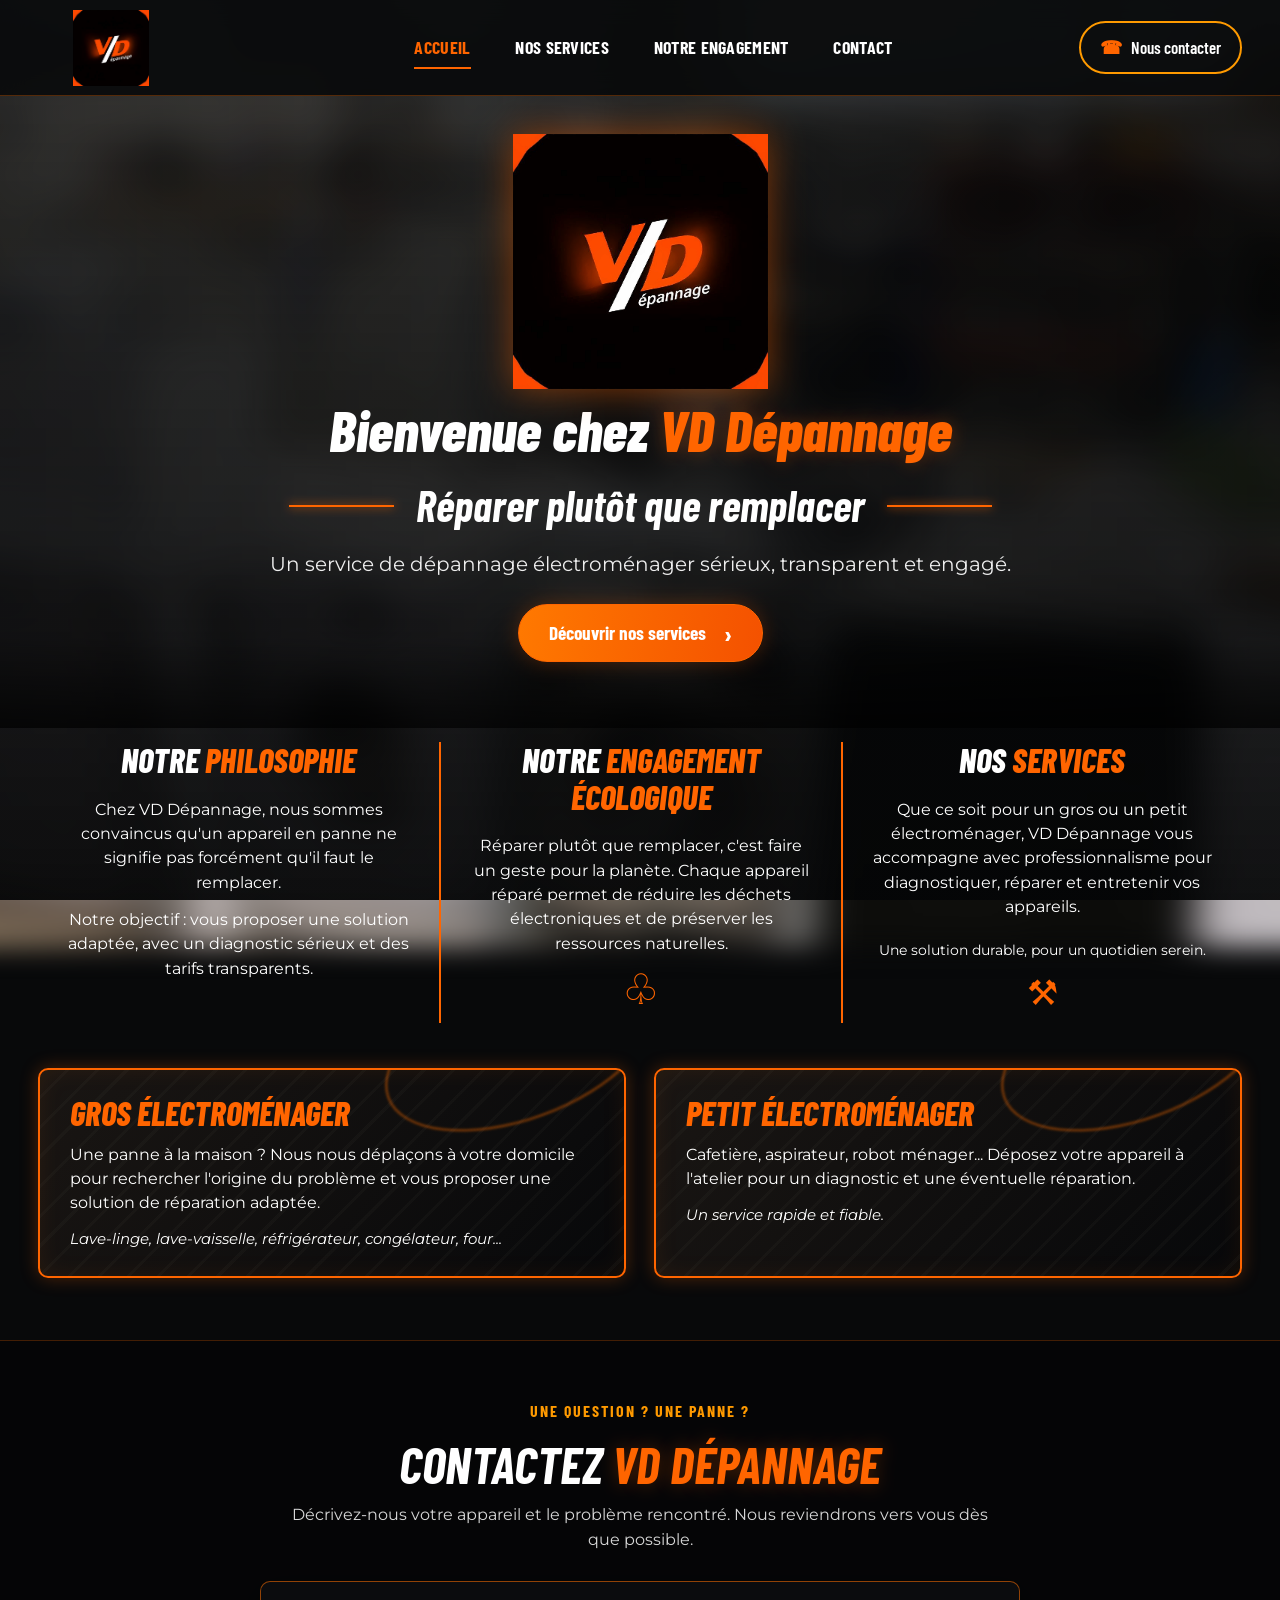
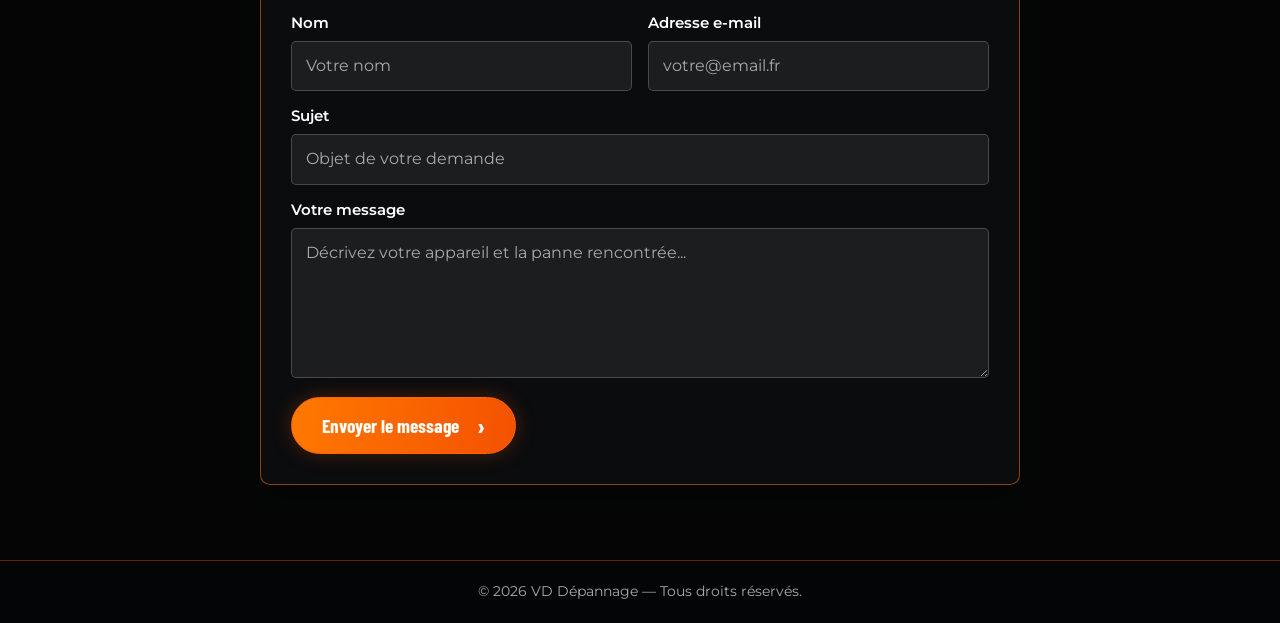
==== commit f80e851d: "Add files via upload" ====
--- a/index.html
+++ b/index.html
@@ -1,1143 +1,110 @@
-
-<!DOCTYPE html>
-<html lang="fr">
-<head>
-<meta charset="UTF-8">
-<meta name="viewport" content="width=device-width, initial-scale=1.0">
-<meta name="theme-color" content="#090909">
-<meta name="description" content="V Dépannage - Dépannage et réparation électroménager. Donnez une seconde vie à vos appareils.">
-<title>V Dépannage | Dépannage et réparation électroménager</title>
-
-<link rel="preconnect" href="https://fonts.googleapis.com">
-<link rel="preconnect" href="https://fonts.gstatic.com" crossorigin>
-<link href="https://fonts.googleapis.com/css2?family=Montserrat:wght@400;500;600;700;800&family=Barlow+Condensed:wght@400;500;600;700;800&display=swap" rel="stylesheet">
-
-<style>
-:root {
-  --orange: #f47721;
-  --orange-light: #ff9a43;
-  --black: #090909;
-  --panel: #111;
-  --panel-light: #171717;
-  --white: #f5f5f5;
-  --grey: #aaa;
-  --sidebar-width: 245px;
-}
-
-* {
-  box-sizing: border-box;
-  margin: 0;
-  padding: 0;
-}
-
-html { scroll-behavior: smooth; }
-
-body {
-  min-height: 100vh;
-  background: var(--black);
-  color: var(--white);
-  font-family: 'Montserrat', Arial, sans-serif;
-  overflow-x: hidden;
-}
-
-/* HEADER ET LOGO */
-
-.site-header {
-  height: 170px;
-  margin-left: var(--sidebar-width);
-  display: flex;
-  align-items: center;
-  justify-content: center;
-  position: relative;
-  overflow: hidden;
-  background: #090909;
-  border-bottom: 1px solid #222;
-  transition: margin-left .3s ease;
-}
-
-.logo-zone {
-  position: relative;
-  display: flex;
-  justify-content: center;
-  align-items: center;
-  width: min(430px, 75%);
-  height: 145px;
-}
-
-.logo-zone::before,
-.logo-zone::after {
-  content: "";
-  position: absolute;
-  top: 50%;
-  height: 2px;
-  width: 35%;
-  transform: translateY(-50%);
-  pointer-events: none;
-}
-
-.logo-zone::before {
-  right: calc(100% + 15px);
-  background: linear-gradient(to left, var(--orange), transparent);
-  box-shadow: 0 0 20px rgba(244,119,33,.55);
-}
-
-.logo-zone::after {
-  left: calc(100% + 15px);
-  background: linear-gradient(to right, var(--orange), transparent);
-  box-shadow: 0 0 20px rgba(244,119,33,.55);
-}
-
-.logo-zone img {
-  display: block;
-  width: min(290px, 75%);
-  max-height: 125px;
-  object-fit: contain;
-  mix-blend-mode: screen;
-  filter: drop-shadow(0 0 12px rgba(244,119,33,.15));
-}
-
-/* NAVIGATION GAUCHE */
-
-.sidebar {
-  position: fixed;
-  z-index: 100;
-  left: 0;
-  top: 0;
-  bottom: 0;
-  width: var(--sidebar-width);
-  padding: 38px 23px 25px;
-  background: #101010;
-  border-right: 1px solid rgba(244,119,33,.28);
-  display: flex;
-  flex-direction: column;
-  transition: width .3s ease, transform .3s ease;
-}
-
-.sidebar-brand {
-  color: var(--orange);
-  font-family: 'Barlow Condensed', sans-serif;
-  font-size: 25px;
-  font-weight: 700;
-  letter-spacing: 2px;
-  margin: 0 0 50px 8px;
-}
-
-.sidebar-brand span {
-  display: block;
-  color: #777;
-  font-family: 'Montserrat', sans-serif;
-  font-size: 9px;
-  font-weight: 500;
-  letter-spacing: 3px;
-  margin-top: 5px;
-}
-
-.nav-caption {
-  margin: 0 0 15px 9px;
-  color: #666;
-  font-size: 10px;
-  font-weight: 700;
-  letter-spacing: 2px;
-  text-transform: uppercase;
-}
-
-.main-nav {
-  display: flex;
-  flex-direction: column;
-  gap: 9px;
-}
-
-.nav-link {
-  width: 100%;
-  display: flex;
-  align-items: center;
-  gap: 13px;
-  padding: 15px 12px;
-  color: #aaa;
-  background: transparent;
-  border: 0;
-  border-radius: 3px;
-  text-align: left;
-  font-family: inherit;
-  font-size: 13px;
-  font-weight: 600;
-  cursor: pointer;
-  transition: .2s;
-}
-
-.nav-link:hover {
-  color: white;
-  background: #1b1b1b;
-}
-
-.nav-link.active {
-  color: white;
-  background: rgba(244,119,33,.12);
-  border-left: 3px solid var(--orange);
-}
-
-.nav-index {
-  color: var(--orange);
-  font-size: 10px;
-  letter-spacing: 1px;
-}
-
-.sidebar-bottom {
-  margin-top: auto;
-  padding: 20px 8px 5px;
-  color: #666;
-  font-size: 10px;
-  line-height: 1.8;
-}
-
-.sidebar-bottom::before {
-  content: "";
-  display: block;
-  width: 35px;
-  height: 2px;
-  background: var(--orange);
-  margin-bottom: 15px;
-}
-
-.sidebar-toggle {
-  position: absolute;
-  top: 50%;
-  right: -17px;
-  width: 34px;
-  height: 55px;
-  transform: translateY(-50%);
-  color: var(--orange);
-  background: #171717;
-  border: 1px solid rgba(244,119,33,.6);
-  border-radius: 0 8px 8px 0;
-  font-size: 25px;
-  cursor: pointer;
-  z-index: 5;
-}
-
-.sidebar-toggle:hover {
-  color: #111;
-  background: var(--orange);
-}
-
-/* MENU REPLIE */
-
-body.sidebar-collapsed .sidebar {
-  width: 72px;
-  padding-left: 10px;
-  padding-right: 10px;
-}
-
-body.sidebar-collapsed .sidebar-brand,
-body.sidebar-collapsed .nav-caption,
-body.sidebar-collapsed .nav-link .nav-text,
-body.sidebar-collapsed .nav-index,
-body.sidebar-collapsed .sidebar-bottom {
-  display: none;
-}
-
-body.sidebar-collapsed .nav-link {
-  justify-content: center;
-  padding: 16px 5px;
-  font-size: 0;
-}
-
-body.sidebar-collapsed .nav-link::after {
-  content: attr(data-short);
-  color: var(--orange);
-  font-size: 12px;
-  font-weight: 800;
-}
-
-body.sidebar-collapsed .site-header,
-body.sidebar-collapsed .main-content {
-  margin-left: 72px;
-}
-
-/* CONTENU PRINCIPAL */
-
-.site-header,
-.main-content {
-  margin-left: var(--sidebar-width);
-  transition: margin-left .3s ease;
-}
-
-.main-content {
-  min-height: calc(100vh - 170px);
-  display: flex;
-  flex-direction: column;
-}
-
-.page {
-  display: none;
-  flex: 1;
-  animation: appear .35s ease;
-}
-
-.page.active { display: block; }
-
-@keyframes appear {
-  from { opacity: 0; transform: translateY(8px); }
-  to { opacity: 1; transform: translateY(0); }
-}
-
-/* ACCUEIL */
-
-.hero {
-  min-height: 520px;
-  padding: 95px 35px 65px;
-  display: flex;
-  flex-direction: column;
-  justify-content: center;
-  align-items: center;
-  text-align: center;
-  background:
-    radial-gradient(ellipse at center, rgba(244,119,33,.10), transparent 58%),
-    #0b0b0b;
-  border-bottom: 1px solid #202020;
-}
-
-.eyebrow {
-  color: var(--orange);
-  font-size: 10px;
-  font-weight: 800;
-  letter-spacing: 3px;
-  text-transform: uppercase;
-  margin-bottom: 22px;
-}
-
-.hero h1,
-.page-banner h1 {
-  font-family: 'Barlow Condensed', sans-serif;
-  font-size: clamp(43px, 6vw, 76px);
-  font-weight: 700;
-  line-height: 1.04;
-  text-transform: uppercase;
-  letter-spacing: .5px;
-}
-
-.hero h1 em,
-.page-banner h1 em,
-.section-heading h2 em {
-  color: var(--orange);
-  font-style: normal;
-}
-
-.hero-description {
-  max-width: 670px;
-  margin: 26px auto 30px;
-  color: #b7b7b7;
-  font-size: 14px;
-  line-height: 1.9;
-}
-
-.primary-button {
-  display: inline-flex;
-  align-items: center;
-  justify-content: center;
-  gap: 18px;
-  min-height: 48px;
-  padding: 0 25px;
-  color: #111;
-  background: var(--orange);
-  border: 1px solid var(--orange);
-  border-radius: 2px;
-  font-family: inherit;
-  font-size: 11px;
-  font-weight: 800;
-  letter-spacing: .5px;
-  text-decoration: none;
-  cursor: pointer;
-  transition: .25s;
-}
-
-.primary-button:hover {
-  color: var(--orange);
-  background: transparent;
-  transform: translateY(-2px);
-}
-
-.primary-button span { font-size: 17px; }
-
-.scroll-indicator {
-  margin-top: 65px;
-  color: #777;
-  font-size: 9px;
-  letter-spacing: 2px;
-  text-transform: uppercase;
-}
-
-.scroll-indicator span {
-  display: block;
-  width: 1px;
-  height: 28px;
-  margin: 0 auto 12px;
-  background: var(--orange);
-}
-
-/* SECTIONS ACCUEIL */
-
-.content-section {
-  width: min(1080px, calc(100% - 70px));
-  margin: 0 auto;
-  padding: 85px 0;
-}
-
-.section-heading {
-  text-align: center;
-  margin-bottom: 35px;
-}
-
-.section-heading h2 {
-  font-family: 'Barlow Condensed', sans-serif;
-  font-size: clamp(36px, 4vw, 53px);
-  line-height: 1.08;
-  text-transform: uppercase;
-}
-
-.section-intro {
-  max-width: 790px;
-  margin: 0 auto 45px;
-  color: #aaa;
-  font-size: 13px;
-  line-height: 2;
-  text-align: center;
-}
-
-.commitment-panel {
-  max-width: 850px;
-  margin: 0 auto 55px;
-  padding: 32px 38px;
-  background: linear-gradient(120deg, #171717, #101010);
-  border-left: 3px solid var(--orange);
-  color: #bdbdbd;
-  font-size: 13px;
-  line-height: 2;
-}
-
-.commitment-panel strong { color: white; }
-
-.card-grid {
-  display: grid;
-  grid-template-columns: repeat(3, 1fr);
-  gap: 17px;
-}
-
-.info-card {
-  position: relative;
-  min-height: 190px;
-  padding: 27px 23px;
-  background: #121212;
-  border: 1px solid #292929;
-  transition: .25s;
-}
-
-.info-card:hover {
-  border-color: rgba(244,119,33,.65);
-  transform: translateY(-4px);
-}
-
-.card-number {
-  color: var(--orange);
-  font-size: 11px;
-  font-weight: 800;
-  letter-spacing: 2px;
-}
-
-.info-card h3 {
-  margin: 17px 0 10px;
-  color: #eee;
-  font-family: 'Barlow Condensed', sans-serif;
-  font-size: 23px;
-  font-weight: 600;
-  text-transform: uppercase;
-}
-
-.info-card p {
-  color: #999;
-  font-size: 11px;
-  line-height: 1.9;
-}
-
-/* ENVIRONNEMENT */
-
-.ecology-section {
-  margin-top: 85px;
-  padding-top: 75px;
-  border-top: 1px solid #292929;
-}
-
-.ecology-intro {
-  max-width: 790px;
-  margin: 0 auto 38px;
-  color: #aaa;
-  font-size: 13px;
-  line-height: 2;
-  text-align: center;
-}
-
-.ecology-grid {
-  display: grid;
-  grid-template-columns: repeat(2, 1fr);
-  gap: 17px;
-}
-
-.ecology-card {
-  display: flex;
-  gap: 20px;
-  padding: 28px;
-  background: linear-gradient(135deg, #171717, #101010);
-  border: 1px solid #292929;
-}
-
-.ecology-icon {
-  flex: 0 0 42px;
-  color: var(--orange);
-  font-size: 29px;
-  line-height: 1;
-}
-
-.ecology-card h3 {
-  margin-bottom: 9px;
-  font-family: 'Barlow Condensed', sans-serif;
-  font-size: 23px;
-  text-transform: uppercase;
-}
-
-.ecology-card p {
-  color: #999;
-  font-size: 11px;
-  line-height: 1.9;
-}
-
-.ecology-conclusion {
-  max-width: 850px;
-  margin: 35px auto 0;
-  padding: 25px 30px;
-  color: #ccc;
-  background: rgba(244,119,33,.07);
-  border-left: 3px solid var(--orange);
-  font-size: 12px;
-  line-height: 2;
-  text-align: center;
-}
-
-/* PAGES SERVICES ET CONTACT */
-
-.page-banner {
-  padding: 95px 25px 70px;
-  text-align: center;
-  background:
-    radial-gradient(ellipse at center, rgba(244,119,33,.09), transparent 60%),
-    #0b0b0b;
-  border-bottom: 1px solid #242424;
-}
-
-.page-banner h1 { margin-bottom: 20px; }
-
-.page-banner > p:last-child {
-  color: #aaa;
-  font-size: 13px;
-}
-
-.service-grid {
-  display: grid;
-  grid-template-columns: repeat(2, 1fr);
-  gap: 22px;
-  padding-top: 65px;
-}
-
-.service-card {
-  padding: 35px;
-  background: #131313;
-  border: 1px solid #303030;
-  border-top: 3px solid var(--orange);
-}
-
-.service-top {
-  display: flex;
-  align-items: center;
-  justify-content: space-between;
-  margin-bottom: 35px;
-}
-
-.service-number {
-  color: var(--orange);
-  font-size: 13px;
-  font-weight: 800;
-}
-
-.service-tag {
-  padding: 7px 11px;
-  color: var(--orange);
-  background: rgba(244,119,33,.1);
-  font-size: 9px;
-  font-weight: 800;
-  letter-spacing: 1px;
-  text-transform: uppercase;
-}
-
-.service-card h2 {
-  margin-bottom: 17px;
-  font-family: 'Barlow Condensed', sans-serif;
-  font-size: 32px;
-  text-transform: uppercase;
-}
-
-.service-card p {
-  color: #aaa;
-  font-size: 12px;
-  line-height: 2;
-}
-
-.service-card .service-examples {
-  margin-top: 18px;
-  padding-top: 18px;
-  color: #ddd;
-  border-top: 1px solid #333;
-}
-
-.service-contact {
-  padding: 15px 20px 75px;
-  text-align: center;
-}
-
-.service-contact p {
-  margin-bottom: 20px;
-  color: #aaa;
-  font-size: 12px;
-}
-
-/* CONTACT */
-
-.contact-layout {
-  width: min(720px, calc(100% - 40px));
-  margin: 0 auto;
-  padding: 65px 0 85px;
-}
-
-.contact-card {
-  padding: 40px;
-  background: #131313;
-  border: 1px solid #303030;
-  border-top: 3px solid var(--orange);
-}
-
-.contact-card h2 {
-  margin-bottom: 30px;
-  font-family: 'Barlow Condensed', sans-serif;
-  font-size: 32px;
-  text-transform: uppercase;
-}
-
-.contact-form {
-  display: grid;
-  gap: 11px;
-}
-
-.contact-form label {
-  margin-top: 8px;
-  color: #ccc;
-  font-size: 10px;
-  font-weight: 700;
-  letter-spacing: .5px;
-}
-
-.contact-form input,
-.contact-form textarea {
-  width: 100%;
-  padding: 14px 15px;
-  color: white;
-  background: #090909;
-  border: 1px solid #353535;
-  border-radius: 2px;
-  outline: none;
-  font-family: inherit;
-  font-size: 12px;
-  transition: border .2s;
-}
-
-.contact-form input:focus,
-.contact-form textarea:focus {
-  border-color: var(--orange);
-}
-
-.contact-form textarea {
-  min-height: 145px;
-  resize: vertical;
-}
-
-.contact-form button {
-  justify-self: start;
-  margin-top: 15px;
-}
-
-.form-honey {
-  position: absolute;
-  left: -9999px;
-  opacity: 0;
-}
-
-/* FOOTER */
-
-.site-footer {
-  margin-top: auto;
-  padding: 23px 20px;
-  background: #080808;
-  border-top: 1px solid #292929;
-  text-align: center;
-}
-
-.site-footer p {
-  color: #777;
-  font-size: 10px;
-  letter-spacing: .5px;
-}
-
-.site-footer strong {
-  color: var(--orange);
-}
-
-/* MOBILE */
-
-.mobile-menu-button {
-  display: none;
-}
-
-@media (max-width: 850px) {
-  :root { --sidebar-width: 210px; }
-
-  .card-grid { grid-template-columns: 1fr; }
-  .info-card { min-height: auto; }
-  .content-section { width: calc(100% - 45px); }
-}
-
-@media (max-width: 650px) {
-  .site-header,
-  .main-content {
-    margin-left: 0 !important;
-  }
-
-  .site-header { height: 125px; }
-
-  .logo-zone { height: 115px; }
-  .logo-zone img { max-height: 95px; width: 230px; }
-  .logo-zone::before,
-  .logo-zone::after { width: 14%; }
-
-  .sidebar {
-    width: 270px;
-    transform: translateX(-100%);
-    box-shadow: 10px 0 35px rgba(0,0,0,.5);
-  }
-
-  body.mobile-nav-open .sidebar {
-    transform: translateX(0);
-  }
-
-  body.sidebar-collapsed .sidebar {
-    width: 270px;
-    padding: 38px 23px 25px;
-  }
-
-  body.sidebar-collapsed .sidebar-brand,
-  body.sidebar-collapsed .nav-caption,
-  body.sidebar-collapsed .nav-link .nav-text,
-  body.sidebar-collapsed .nav-index,
-  body.sidebar-collapsed .sidebar-bottom {
-    display: initial;
-  }
-
-  body.sidebar-collapsed .sidebar-brand { display: block; }
-  body.sidebar-collapsed .nav-caption { display: block; }
-  body.sidebar-collapsed .sidebar-bottom { display: block; }
-
-  body.sidebar-collapsed .nav-link {
-    justify-content: flex-start;
-    font-size: 13px;
-    padding: 15px 12px;
-  }
-
-  body.sidebar-collapsed .nav-link::after { display: none; }
-
-  .sidebar-toggle { display: none; }
-
-  .mobile-menu-button {
-    position: fixed;
-    z-index: 200;
-    top: 15px;
-    left: 15px;
-    display: flex;
-    flex-direction: column;
-    justify-content: center;
-    gap: 5px;
-    width: 43px;
-    height: 43px;
-    padding: 10px;
-    background: #151515;
-    border: 1px solid rgba(244,119,33,.7);
-    border-radius: 3px;
-    cursor: pointer;
-  }
-
-  .mobile-menu-button span {
-    display: block;
-    width: 100%;
-    height: 2px;
-    background: var(--orange);
-  }
-
-  .hero {
-    min-height: 510px;
-    padding: 75px 22px 55px;
-  }
-
-  .hero h1 { font-size: clamp(42px, 12vw, 60px); }
-  .hero-description { font-size: 12px; }
-  .scroll-indicator { margin-top: 45px; }
-
-  .content-section {
-    width: calc(100% - 36px);
-    padding: 65px 0;
-  }
-
-  .commitment-panel { padding: 24px; }
-  .ecology-section { margin-top: 60px; padding-top: 60px; }
-  .ecology-grid { grid-template-columns: 1fr; }
-  .ecology-card { padding: 23px; }
-
-  .page-banner { padding: 75px 20px 55px; }
-  .service-grid { grid-template-columns: 1fr; }
-  .service-card { padding: 27px; }
-  .contact-layout { padding-top: 40px; }
-  .contact-card { padding: 25px 20px; }
-
-  body.mobile-nav-open::after {
-    content: "";
-    position: fixed;
-    inset: 0;
-    z-index: 90;
-    background: rgba(0,0,0,.65);
-  }
-}
-</style>
-</head>
-
-<body>
-
-<button class="mobile-menu-button" id="mobile-menu-button" aria-label="Ouvrir le menu" aria-expanded="false">
-  <span></span><span></span><span></span>
-</button>
-
-<aside class="sidebar" id="sidebar">
-  <div class="sidebar-brand">
-    V DÉPANNAGE
-    <span>RÉPARATION ÉLECTROMÉNAGER</span>
-  </div>
-
-  <p class="nav-caption">Navigation</p>
-
-  <nav class="main-nav">
-    <button class="nav-link active" data-page="accueil" data-short="A">
-      <span class="nav-index">01</span><span class="nav-text">Accueil</span>
-    </button>
-    <button class="nav-link" data-page="services" data-short="S">
-      <span class="nav-index">02</span><span class="nav-text">Nos services</span>
-    </button>
-    <button class="nav-link" data-page="contact" data-short="C">
-      <span class="nav-index">03</span><span class="nav-text">Contact</span>
-    </button>
-  </nav>
-
-  <div class="sidebar-bottom">
-    V Dépannage<br>
-    Entreprise enregistrée<br>
-    SIRET n°98742813300027
-  </div>
-
-  <button class="sidebar-toggle" id="sidebar-toggle" aria-label="Replier ou déplier la navigation" aria-expanded="true">‹</button>
-</aside>
-
-<header class="site-header">
-  <div class="logo-zone">
-    <img src="images/logo-vd.jpg" alt="Logo V Dépannage">
-  </div>
-</header>
-
-<main class="main-content">
-
-  <!-- ACCUEIL -->
-  <section class="page active" id="page-accueil">
-
-    <div class="hero">
-      <p class="eyebrow">Dépannage et réparation électroménager</p>
-
-      <h1>Donnez une seconde vie<br><em>à vos appareils.</em></h1>
-
-      <p class="hero-description">
-        Un appareil en panne ? Nous vous accompagnons pour trouver une solution adaptée, avec sérieux, transparence et savoir-faire.
-      </p>
-
-      <button class="primary-button" data-page="services">
-        Découvrir nos services <span>↗</span>
-      </button>
-
-      <div class="scroll-indicator">
-        <span></span>
-        Faites défiler pour découvrir
-      </div>
-    </div>
-
-    <div class="content-section">
-
-      <div class="section-heading">
-        <p class="eyebrow">Notre engagement</p>
-        <h2>La confiance,<br><em>avant tout.</em></h2>
-      </div>
-
-      <div class="commitment-panel">
-        Chaque panne est différente. Nous prenons le temps d'étudier votre appareil afin de vous proposer la solution la plus adaptée. Chez V Dépannage, nous privilégions l'honnêteté, le conseil et le travail bien fait. Vous êtes informé à chaque étape, car nous estimons qu'une réparation réussie commence avant tout par une relation de confiance.
-      </div>
-
-      <div class="section-heading">
-        <p class="eyebrow">Notre philosophie</p>
-        <h2>Un service qui fait<br><em>la différence.</em></h2>
-      </div>
-
-      <div class="card-grid">
-        <article class="info-card">
-          <span class="card-number">01 — PROXIMITÉ</span>
-          <h3>Un service de proximité</h3>
-          <p>Nous privilégions l'écoute et l'échange afin de comprendre votre besoin et de vous accompagner au mieux.</p>
-        </article>
-
-        <article class="info-card">
-          <span class="card-number">02 — QUALITÉ</span>
-          <h3>Un travail sérieux</h3>
-          <p>Chaque appareil est étudié avec attention pour rechercher une solution cohérente et adaptée à sa panne.</p>
-        </article>
-
-        <article class="info-card">
-          <span class="card-number">03 — TRANSPARENCE</span>
-          <h3>La transparence avant tout</h3>
-          <p>Vous êtes informé des possibilités de réparation et des étapes à suivre, en toute simplicité.</p>
-        </article>
-      </div>
-
-      <!-- SECTION ÉCOLOGIQUE -->
-      <div class="ecology-section">
-
-        <div class="section-heading">
-          <p class="eyebrow">Un geste qui a du sens</p>
-          <h2>Réparer plutôt que jeter.<br><em>Un choix responsable.</em></h2>
-        </div>
-
-        <p class="ecology-intro">
-          Lorsqu'un appareil tombe en panne, le remplacer n'est pas toujours la seule solution. Une réparation peut permettre de prolonger sa durée de vie, d'éviter un achat prématuré et de limiter le gaspillage.
-        </p>
-
-        <div class="ecology-grid">
-
-          <article class="ecology-card">
-            <div class="ecology-icon">↻</div>
-            <div>
-              <h3>Prolonger la durée de vie</h3>
-              <p>Un appareil réparé et entretenu peut continuer à rendre service pendant de nombreuses années. Une panne ne signifie pas forcément qu'il est arrivé en fin de vie.</p>
-            </div>
-          </article>
-
-          <article class="ecology-card">
-            <div class="ecology-icon">♻</div>
-            <div>
-              <h3>Limiter les déchets</h3>
-              <p>Les équipements électroménagers contiennent différents matériaux et composants. Éviter de remplacer trop rapidement un appareil contribue à réduire les déchets électroniques.</p>
-            </div>
-          </article>
-
-          <article class="ecology-card">
-            <div class="ecology-icon">🌍</div>
-            <div>
-              <h3>Préserver les ressources</h3>
-              <p>Fabriquer un nouvel appareil demande des matières premières, de l'énergie, de l'eau et du transport. Faire durer l'existant permet de limiter une partie de ces consommations.</p>
-            </div>
-          </article>
-
-          <article class="ecology-card">
-            <div class="ecology-icon">€</div>
-            <div>
-              <h3>Éviter un remplacement inutile</h3>
-              <p>Selon la nature de la panne et le coût de l'intervention, réparer peut être une alternative intéressante à l'achat d'un appareil neuf.</p>
-            </div>
-          </article>
-
-        </div>
-
-        <div class="ecology-conclusion">
-          <strong>Notre philosophie :</strong> avant de jeter, prenons le temps de comprendre la panne. Lorsque la réparation est pertinente, elle mérite d'être envisagée.
-        </div>
-
-      </div>
-    </div>
-  </section>
-
-  <!-- SERVICES -->
-  <section class="page" id="page-services">
-
-    <div class="page-banner">
-      <p class="eyebrow">Ce que nous proposons</p>
-      <h1>Nos <em>services.</em></h1>
-      <p>Une prise en charge adaptée à votre appareil et à votre situation.</p>
-    </div>
-
-    <div class="content-section service-grid">
-
-      <article class="service-card">
-        <div class="service-top">
-          <span class="service-number">01</span>
-          <span class="service-tag">À domicile</span>
-        </div>
-        <h2>Gros électroménager</h2>
-        <p>Pour vos appareils volumineux, nous proposons une intervention à domicile afin d'étudier la panne et d'envisager la réparation.</p>
-        <p class="service-examples">Lave-linge, lave-vaisselle, réfrigérateur, four et autres appareils de gros électroménager.</p>
-      </article>
-
-      <article class="service-card">
-        <div class="service-top">
-          <span class="service-number">02</span>
-          <span class="service-tag">En atelier</span>
-        </div>
-        <h2>Petit électroménager</h2>
-        <p>Les appareils plus faciles à transporter peuvent être déposés à l'atelier pour un diagnostic et une éventuelle réparation.</p>
-        <p class="service-examples">Cafetières, aspirateurs, robots ménagers et autres petits appareils.</p>
-      </article>
-
-    </div>
-
-    <div class="service-contact">
-      <p>Un doute sur la prise en charge de votre appareil ?</p>
-      <button class="primary-button" data-page="contact">Parlons de votre panne <span>↗</span></button>
-    </div>
-  </section>
-
-  <!-- CONTACT -->
-  <section class="page" id="page-contact">
-
-    <div class="page-banner">
-      <p class="eyebrow">Nous sommes à votre écoute</p>
-      <h1>Contactez-<em>nous.</em></h1>
-      <p>Décrivez-nous votre besoin, nous vous répondrons dès que possible.</p>
-    </div>
-
-    <div class="contact-layout">
-      <div class="contact-card">
-        <p class="eyebrow">Votre demande</p>
-        <h2>Envoyez-nous un message.</h2>
-
-        <form class="contact-form" action="https://formsubmit.co/v.depannage@protonmail.com" method="POST">
-
-          <input type="hidden" name="_subject" value="Nouveau message depuis le site V Dépannage">
-          <input type="hidden" name="_template" value="table">
-          <input type="hidden" name="_next" value="https://asencombrants00.github.io/VD-pannage/merci.html">
-          <input type="hidden" name="_captcha" value="false">
-
-          <div class="form-honey" aria-hidden="true">
-            <label for="website">Ne pas remplir</label>
-            <input type="text" name="_honey" id="website" tabindex="-1" autocomplete="off">
-          </div>
-
-          <label for="nom">Nom</label>
-          <input type="text" id="nom" name="Nom" placeholder="Votre nom" required>
-
-          <label for="email">Adresse e-mail</label>
-          <input type="email" id="email" name="email" placeholder="votre@email.fr" required>
-
-          <label for="sujet">Sujet</label>
-          <input type="text" id="sujet" name="Sujet" placeholder="Objet de votre demande" required>
-
-          <label for="message">Votre message</label>
-          <textarea id="message" name="message" rows="6" placeholder="Décrivez votre appareil et la panne rencontrée..." required></textarea>
-
-          <button class="primary-button" type="submit">
-            Envoyer le message <span>↗</span>
-          </button>
-
-        </form>
-      </div>
-    </div>
-  </section>
-
-  <!-- PIED DE PAGE -->
-  <footer class="site-footer">
-    <p>© 2026 <strong>V Dépannage</strong> — Tous droits réservés.</p>
-  </footer>
-
-</main>
-
-<script>
-/* NAVIGATION ENTRE LES TROIS PAGES */
-
-const pages = document.querySelectorAll(".page");
-const navLinks = document.querySelectorAll(".nav-link");
-const pageButtons = document.querySelectorAll("[data-page]");
-
-function showPage(pageName) {
-  pages.forEach(page => {
-    page.classList.toggle("active", page.id === "page-" + pageName);
-  });
-
-  navLinks.forEach(link => {
-    link.classList.toggle("active", link.dataset.page === pageName);
-  });
-
-  document.body.classList.remove("mobile-nav-open");
-  document.getElementById("mobile-menu-button").setAttribute("aria-expanded", "false");
-
-  window.scrollTo({ top: 0, behavior: "smooth" });
-}
-
-navLinks.forEach(link => {
-  link.addEventListener("click", () => showPage(link.dataset.page));
-});
-
-pageButtons.forEach(button => {
-  button.addEventListener("click", () => showPage(button.dataset.page));
-});
-
-/* COLONNE GAUCHE REPLIABLE */
-
-const sidebarToggle = document.getElementById("sidebar-toggle");
-
-sidebarToggle.addEventListener("click", () => {
-  const collapsed = document.body.classList.toggle("sidebar-collapsed");
-
-  sidebarToggle.textContent = collapsed ? "›" : "‹";
-  sidebarToggle.setAttribute("aria-expanded", String(!collapsed));
-  sidebarToggle.setAttribute(
-    "aria-label",
-    collapsed ? "Déployer la navigation" : "Replier la navigation"
-  );
-});
-
-/* MENU TÉLÉPHONE */
-
-const mobileMenuButton = document.getElementById("mobile-menu-button");
-
-mobileMenuButton.addEventListener("click", () => {
-  const open = document.body.classList.toggle("mobile-nav-open");
-  mobileMenuButton.setAttribute("aria-expanded", String(open));
-});
-
-document.addEventListener("click", event => {
-  if (
-    document.body.classList.contains("mobile-nav-open") &&
-    !event.target.closest(".sidebar") &&
-    !event.target.closest(".mobile-menu-button")
-  ) {
-    document.body.classList.remove("mobile-nav-open");
-    mobileMenuButton.setAttribute("aria-expanded", "false");
-  }
-});
-</script>
-
-</body>
-</html>
+<!DOCTYPE html>
+<html lang="fr">
+<head>
+  <meta charset="UTF-8">
+  <meta name="viewport" content="width=device-width, initial-scale=1.0">
+  <meta name="description" content="VD Dépannage : dépannage et réparation d'électroménager à domicile ou en atelier. Réparer plutôt que remplacer.">
+  <meta name="theme-color" content="#101010">
+  <title>VD Dépannage | Réparer plutôt que remplacer</title>
+  <link rel="preconnect" href="https://fonts.googleapis.com">
+  <link rel="preconnect" href="https://fonts.gstatic.com" crossorigin>
+  <link href="https://fonts.googleapis.com/css2?family=Barlow+Condensed:ital,wght@0,400;0,500;0,600;0,700;0,800;1,600;1,700;1,800&family=Montserrat:wght@400;500;600;700;800&display=swap" rel="stylesheet">
+  <link rel="stylesheet" href="css/styles.css">
+</head>
+<body>
+  <header class="site-header">
+    <a class="header-logo" href="#accueil" aria-label="VD Dépannage - Accueil">
+      <img src="images/logo-vd.png" alt="Logo VD Dépannage">
+    </a>
+
+    <button class="menu-toggle" id="menu-toggle" aria-label="Ouvrir le menu" aria-expanded="false" aria-controls="main-nav">
+      <span></span><span></span><span></span>
+    </button>
+
+    <nav class="main-nav" id="main-nav" aria-label="Navigation principale">
+      <a class="nav-link active" href="#accueil">Accueil</a>
+      <a class="nav-link" href="#services">Nos services</a>
+      <a class="nav-link" href="#engagement">Notre engagement</a>
+      <a class="nav-link" href="#contact">Contact</a>
+    </nav>
+
+    <a class="header-contact" href="#contact"><span aria-hidden="true">☎</span> Nous contacter</a>
+  </header>
+
+  <main>
+    <section class="hero" id="accueil">
+      <div class="hero-content">
+        <img class="hero-logo" src="images/logo-vd.png" alt="VD Dépannage">
+        <p class="hero-title">Bienvenue chez <span>VD Dépannage</span></p>
+        <h1><span class="title-rule"></span>Réparer plutôt que remplacer<span class="title-rule"></span></h1>
+        <p class="hero-intro">Un service de dépannage électroménager sérieux, transparent et engagé.</p>
+        <a class="primary-button" href="#services">Découvrir nos services <span aria-hidden="true">›</span></a>
+      </div>
+    </section>
+
+    <section class="intro-grid" aria-label="Les valeurs de VD Dépannage">
+      <article class="intro-item">
+        <h2>Notre <span>philosophie</span></h2>
+        <p>Chez VD Dépannage, nous sommes convaincus qu'un appareil en panne ne signifie pas forcément qu'il faut le remplacer.</p>
+        <p>Notre objectif : vous proposer une solution adaptée, avec un diagnostic sérieux et des tarifs transparents.</p>
+      </article>
+      <article class="intro-item" id="engagement">
+        <h2>Notre <span>engagement écologique</span></h2>
+        <p>Réparer plutôt que remplacer, c'est faire un geste pour la planète. Chaque appareil réparé permet de réduire les déchets électroniques et de préserver les ressources naturelles.</p>
+        <div class="line-icon" aria-hidden="true">♧</div>
+      </article>
+      <article class="intro-item">
+        <h2>Nos <span>services</span></h2>
+        <p>Que ce soit pour un gros ou un petit électroménager, VD Dépannage vous accompagne avec professionnalisme pour diagnostiquer, réparer et entretenir vos appareils.</p>
+        <p class="small-note">Une solution durable, pour un quotidien serein.</p>
+        <div class="line-icon wrench" aria-hidden="true">⚒</div>
+      </article>
+    </section>
+
+    <section class="services-section" id="services" aria-label="Nos prestations">
+      <article class="service-card">
+        <div class="card-glow" aria-hidden="true"></div>
+        <h2>Gros électroménager</h2>
+        <p>Une panne à la maison ? Nous nous déplaçons à votre domicile pour rechercher l'origine du problème et vous proposer une solution de réparation adaptée.</p>
+        <p class="service-examples">Lave-linge, lave-vaisselle, réfrigérateur, congélateur, four...</p>
+      </article>
+      <article class="service-card">
+        <div class="card-glow" aria-hidden="true"></div>
+        <h2>Petit électroménager</h2>
+        <p>Cafetière, aspirateur, robot ménager... Déposez votre appareil à l'atelier pour un diagnostic et une éventuelle réparation.</p>
+        <p class="service-examples">Un service rapide et fiable.</p>
+      </article>
+    </section>
+
+    <section class="contact-section" id="contact">
+      <div class="contact-heading">
+        <p class="section-eyebrow">Une question ? Une panne ?</p>
+        <h2>Contactez <span>VD Dépannage</span></h2>
+        <p>Décrivez-nous votre appareil et le problème rencontré. Nous reviendrons vers vous dès que possible.</p>
+      </div>
+      <div class="contact-card">
+        <form action="https://formsubmit.co/v.depannage@protonmail.com" method="POST">
+          <input type="hidden" name="_subject" value="Nouveau message depuis le site VD Dépannage">
+          <input type="hidden" name="_template" value="table">
+          <input type="hidden" name="_next" value="https://asencombrants00.github.io/VD-pannage/merci.html">
+          <input type="hidden" name="_captcha" value="false">
+          <div class="form-honey" aria-hidden="true">
+            <label for="website">Ne pas remplir ce champ</label>
+            <input type="text" name="_honey" id="website" tabindex="-1" autocomplete="off">
+          </div>
+          <div class="form-row">
+            <div class="form-field"><label for="nom">Nom</label><input type="text" id="nom" name="Nom" placeholder="Votre nom" required></div>
+            <div class="form-field"><label for="email">Adresse e-mail</label><input type="email" id="email" name="email" placeholder="votre@email.fr" required></div>
+          </div>
+          <div class="form-field"><label for="sujet">Sujet</label><input type="text" id="sujet" name="Sujet" placeholder="Objet de votre demande" required></div>
+          <div class="form-field"><label for="message">Votre message</label><textarea id="message" name="message" rows="5" placeholder="Décrivez votre appareil et la panne rencontrée..." required></textarea></div>
+          <button class="primary-button submit-button" type="submit">Envoyer le message <span aria-hidden="true">›</span></button>
+        </form>
+      </div>
+    </section>
+  </main>
+
+  <footer class="site-footer"><p>© <span id="current-year"></span> VD Dépannage — Tous droits réservés.</p></footer>
+  <script src="js/script.js"></script>
+</body>
+</html>
--- a/css/styles.css
+++ b/css/styles.css
@@ -0,0 +1,29 @@
+:root{--orange:#ff6500;--orange2:#ff9a00;--white:#fff;--muted:#d7d7d7;--dark:#090a0b;--panel:rgba(12,13,15,.78)}
+*{box-sizing:border-box;margin:0;padding:0}
+html{scroll-behavior:smooth;scroll-padding-top:100px}
+body{min-height:100vh;color:var(--white);background:#08090a;font-family:'Montserrat',sans-serif;line-height:1.55;position:relative;isolation:isolate;overflow-x:hidden}
+body:before{content:"";position:fixed;inset:-28px;z-index:-2;background:url('../images/atelier-flou.jpg') center/cover no-repeat;filter:blur(13px);transform:scale(1.04)}
+body:after{content:"";position:fixed;inset:0;z-index:-1;background:linear-gradient(180deg,rgba(5,6,7,.73),rgba(5,6,7,.83) 55%,rgba(5,6,7,.94));pointer-events:none}
+a{color:inherit;text-decoration:none}button,input,textarea{font:inherit}button{cursor:pointer}
+.site-header{height:96px;padding:8px 3%;display:grid;grid-template-columns:190px 1fr auto;align-items:center;gap:22px;background:rgba(8,9,10,.91);border-bottom:1px solid rgba(255,111,0,.3);position:sticky;top:0;z-index:20;backdrop-filter:blur(12px)}
+.header-logo{display:flex;align-items:center;width:max-content}.header-logo img{display:block;width:145px;height:76px;object-fit:contain}
+.main-nav{display:flex;align-items:center;justify-content:center;gap:clamp(15px,3.5vw,54px)}
+.nav-link{font-family:'Barlow Condensed',sans-serif;font-size:1.12rem;font-weight:700;text-transform:uppercase;letter-spacing:.3px;padding:12px 0;position:relative;transition:color .2s}.nav-link:after{content:"";position:absolute;left:0;right:100%;bottom:4px;height:2px;background:var(--orange);transition:right .2s}.nav-link:hover,.nav-link.active{color:var(--orange)}.nav-link.active:after,.nav-link:hover:after{right:0}
+.header-contact{border:2px solid var(--orange2);border-radius:30px;padding:10px 19px;font-family:'Barlow Condensed',sans-serif;font-size:1.05rem;font-weight:600;white-space:nowrap;transition:.2s}.header-contact span{color:var(--orange);font-size:1.15rem;margin-right:6px}.header-contact:hover{background:var(--orange);color:#111}
+.menu-toggle{display:none;background:none;border:1px solid var(--orange);border-radius:5px;padding:8px;width:42px;height:40px}.menu-toggle span{display:block;height:2px;background:var(--orange);margin:5px 0}
+.hero{min-height:590px;display:grid;place-items:center;text-align:center;padding:38px 20px 66px;position:relative;background:linear-gradient(90deg,rgba(0,0,0,.25),rgba(0,0,0,.06),rgba(0,0,0,.25))}.hero:after{content:"";position:absolute;bottom:0;left:0;right:0;height:90px;background:linear-gradient(transparent,rgba(0,0,0,.6));pointer-events:none}.hero-content{position:relative;z-index:1;width:min(100%,1050px)}
+.hero-logo{width:270px;height:255px;object-fit:contain;display:block;margin:0 auto 10px;filter:drop-shadow(0 0 18px rgba(255,100,0,.48));animation:logoGlow 4s ease-in-out infinite}
+@keyframes logoGlow{0%,100%{filter:drop-shadow(0 0 12px rgba(255,100,0,.4))}50%{filter:drop-shadow(0 0 30px rgba(255,100,0,.9))}}
+.hero-title{font-family:'Barlow Condensed',sans-serif;font-size:clamp(2.25rem,5.3vw,3.6rem);font-weight:800;font-style:italic;line-height:1.05}.hero-title span,.contact-heading h2 span{color:var(--orange);text-shadow:0 0 18px rgba(255,100,0,.3)}
+.hero h1{display:flex;align-items:center;justify-content:center;gap:22px;margin:13px 0 10px;font-family:'Barlow Condensed',sans-serif;font-size:clamp(1.8rem,4vw,2.7rem);font-weight:700;font-style:italic}.title-rule{width:105px;height:2px;background:var(--orange);box-shadow:0 0 10px var(--orange)}
+.hero-intro{font-size:clamp(1rem,2vw,1.25rem);margin-bottom:24px;color:#eee}
+.primary-button{display:inline-flex;align-items:center;justify-content:center;gap:18px;border:1px solid var(--orange);border-radius:30px;background:linear-gradient(100deg,#ff7900,#f45100);color:#fff;padding:13px 30px;font-family:'Barlow Condensed',sans-serif;font-size:1.2rem;font-weight:700;box-shadow:0 0 20px rgba(255,95,0,.25);transition:transform .2s,box-shadow .2s}.primary-button span{font-size:1.7rem;line-height:.7}.primary-button:hover{transform:translateY(-3px);box-shadow:0 0 28px rgba(255,95,0,.5)}
+.intro-grid{width:min(1280px,94%);margin:0 auto;padding:14px 0 45px;display:grid;grid-template-columns:repeat(3,1fr)}.intro-item{text-align:center;padding:0 28px 12px;position:relative}.intro-item+.intro-item{border-left:2px solid var(--orange)}.intro-item h2,.service-card h2{font-family:'Barlow Condensed',sans-serif;text-transform:uppercase;font-style:italic;font-size:clamp(1.65rem,2.6vw,2.25rem);font-weight:800;line-height:1.1;margin-bottom:19px}.intro-item h2 span{color:var(--orange)}.intro-item p{font-size:.98rem;line-height:1.55;margin:0 auto 13px;max-width:420px}.intro-item .small-note{font-size:.9rem;margin-top:20px}.line-icon{font-size:2.6rem;line-height:1;color:var(--orange);margin-top:12px}.wrench{font-size:2.2rem}
+.services-section{width:min(1280px,94%);margin:0 auto;padding:0 0 62px;display:grid;grid-template-columns:repeat(2,1fr);gap:28px}.service-card{min-height:205px;position:relative;overflow:hidden;padding:25px 30px;border:2px solid var(--orange);border-radius:10px;background:linear-gradient(130deg,rgba(28,24,20,.9),rgba(8,9,10,.9));box-shadow:0 0 18px rgba(255,102,0,.28),inset 0 0 25px rgba(255,111,0,.08)}.service-card:before{content:"";position:absolute;inset:0;background:repeating-linear-gradient(135deg,transparent 0 18px,rgba(255,255,255,.025) 18px 21px);pointer-events:none}.card-glow{position:absolute;top:-90px;right:-35px;width:280px;height:140px;border:2px solid rgba(255,110,0,.5);border-radius:50%;transform:rotate(-20deg);filter:blur(1px)}.service-card h2{color:var(--orange);margin-bottom:12px;position:relative}.service-card p{position:relative;font-size:1rem;line-height:1.5}.service-card .service-examples{font-size:.95rem;font-style:italic;margin-top:13px}
+.contact-section{padding:58px 20px 75px;background:rgba(0,0,0,.35);border-top:1px solid rgba(255,105,0,.25)}.contact-heading{text-align:center;max-width:720px;margin:0 auto 28px}.section-eyebrow{color:var(--orange2);font-family:'Barlow Condensed',sans-serif;text-transform:uppercase;letter-spacing:2px;font-weight:700}.contact-heading h2{font-family:'Barlow Condensed',sans-serif;font-size:clamp(2.2rem,5vw,3.2rem);font-style:italic;text-transform:uppercase}.contact-heading>p:last-child{color:var(--muted)}.contact-card{width:min(760px,100%);margin:0 auto;padding:30px;border:1px solid rgba(255,111,0,.55);border-radius:10px;background:rgba(13,14,16,.9);box-shadow:0 12px 35px rgba(0,0,0,.35)}.contact-card form{display:flex;flex-direction:column;gap:14px}.form-row{display:grid;grid-template-columns:1fr 1fr;gap:16px}.form-field{display:flex;flex-direction:column;gap:6px}.form-field label{font-weight:600;font-size:.92rem}.contact-card input,.contact-card textarea{width:100%;padding:12px 14px;border:1px solid rgba(255,255,255,.2);border-radius:5px;outline:none;background:rgba(255,255,255,.07);color:#fff}.contact-card input:focus,.contact-card textarea:focus{border-color:var(--orange);box-shadow:0 0 0 2px rgba(255,105,0,.12)}.contact-card input::placeholder,.contact-card textarea::placeholder{color:#aaa}.contact-card textarea{resize:vertical;min-height:130px}.submit-button{align-self:flex-start;margin-top:5px}.form-honey{position:absolute;left:-5000px}
+.site-footer{text-align:center;padding:20px;background:rgba(5,6,7,.95);border-top:1px solid rgba(255,105,0,.35);color:#aaa;font-size:.85rem}
+/* Page de confirmation */.thank-you-page{min-height:100vh;display:grid;place-items:center}.thank-you-content{width:min(700px,90%);padding:55px 25px;text-align:center}.thank-you-content .hero-logo{width:190px;height:180px}.thank-you-content h1{font-family:'Barlow Condensed',sans-serif;font-size:clamp(2.5rem,7vw,4rem);color:var(--orange);text-transform:uppercase;margin:20px 0}.thank-you-content p{color:var(--muted);margin-bottom:28px}
+@media(max-width:950px){.site-header{grid-template-columns:130px 1fr auto;gap:12px;padding-inline:2%}.header-logo img{width:120px}.main-nav{gap:18px}.nav-link{font-size:1rem}.header-contact{padding:9px 12px;font-size:.98rem}.hero{min-height:540px}.intro-item{padding-inline:18px}}
+@media(max-width:720px){html{scroll-padding-top:75px}.site-header{height:76px;grid-template-columns:1fr auto auto;padding:7px 5%;gap:12px}.header-logo img{width:105px;height:60px}.menu-toggle{display:block;grid-column:2;grid-row:1}.header-contact{grid-column:3;grid-row:1;padding:8px 10px;font-size:.92rem}.main-nav{display:none;position:absolute;top:100%;left:0;right:0;padding:12px 5% 18px;background:rgba(8,9,10,.98);border-bottom:1px solid var(--orange);flex-direction:column;gap:3px}.main-nav.open{display:flex}.nav-link{width:100%;text-align:center;padding:11px}.hero{min-height:510px;padding:34px 16px 55px}.hero-logo{width:205px;height:195px}.hero-title{font-size:clamp(2rem,8vw,3rem)}.hero h1{gap:10px;font-size:clamp(1.5rem,6vw,2.2rem)}.title-rule{width:35px}.hero-intro{font-size:1rem}.intro-grid{grid-template-columns:1fr;padding:10px 0 30px;gap:0}.intro-item{padding:25px 12px}.intro-item+.intro-item{border-left:0;border-top:1px solid var(--orange)}.intro-item h2{font-size:2rem;margin-bottom:12px}.intro-item p{font-size:.95rem}.services-section{grid-template-columns:1fr;gap:18px;padding-bottom:42px}.service-card{padding:23px 21px;min-height:0}.service-card h2{font-size:1.85rem}.contact-section{padding:42px 16px 55px}.contact-card{padding:22px 17px}.form-row{grid-template-columns:1fr;gap:14px}.submit-button{width:100%}}
+@media(max-width:390px){.header-contact{font-size:.82rem;padding:7px 8px}.header-contact span{margin-right:3px}.header-logo img{width:88px}.site-header{gap:7px}.hero h1{font-size:1.4rem}.title-rule{width:22px}}
+@media(prefers-reduced-motion:reduce){*,*::before,*::after{scroll-behavior:auto!important;animation-duration:.01ms!important;animation-iteration-count:1!important;transition-duration:.01ms!important}}
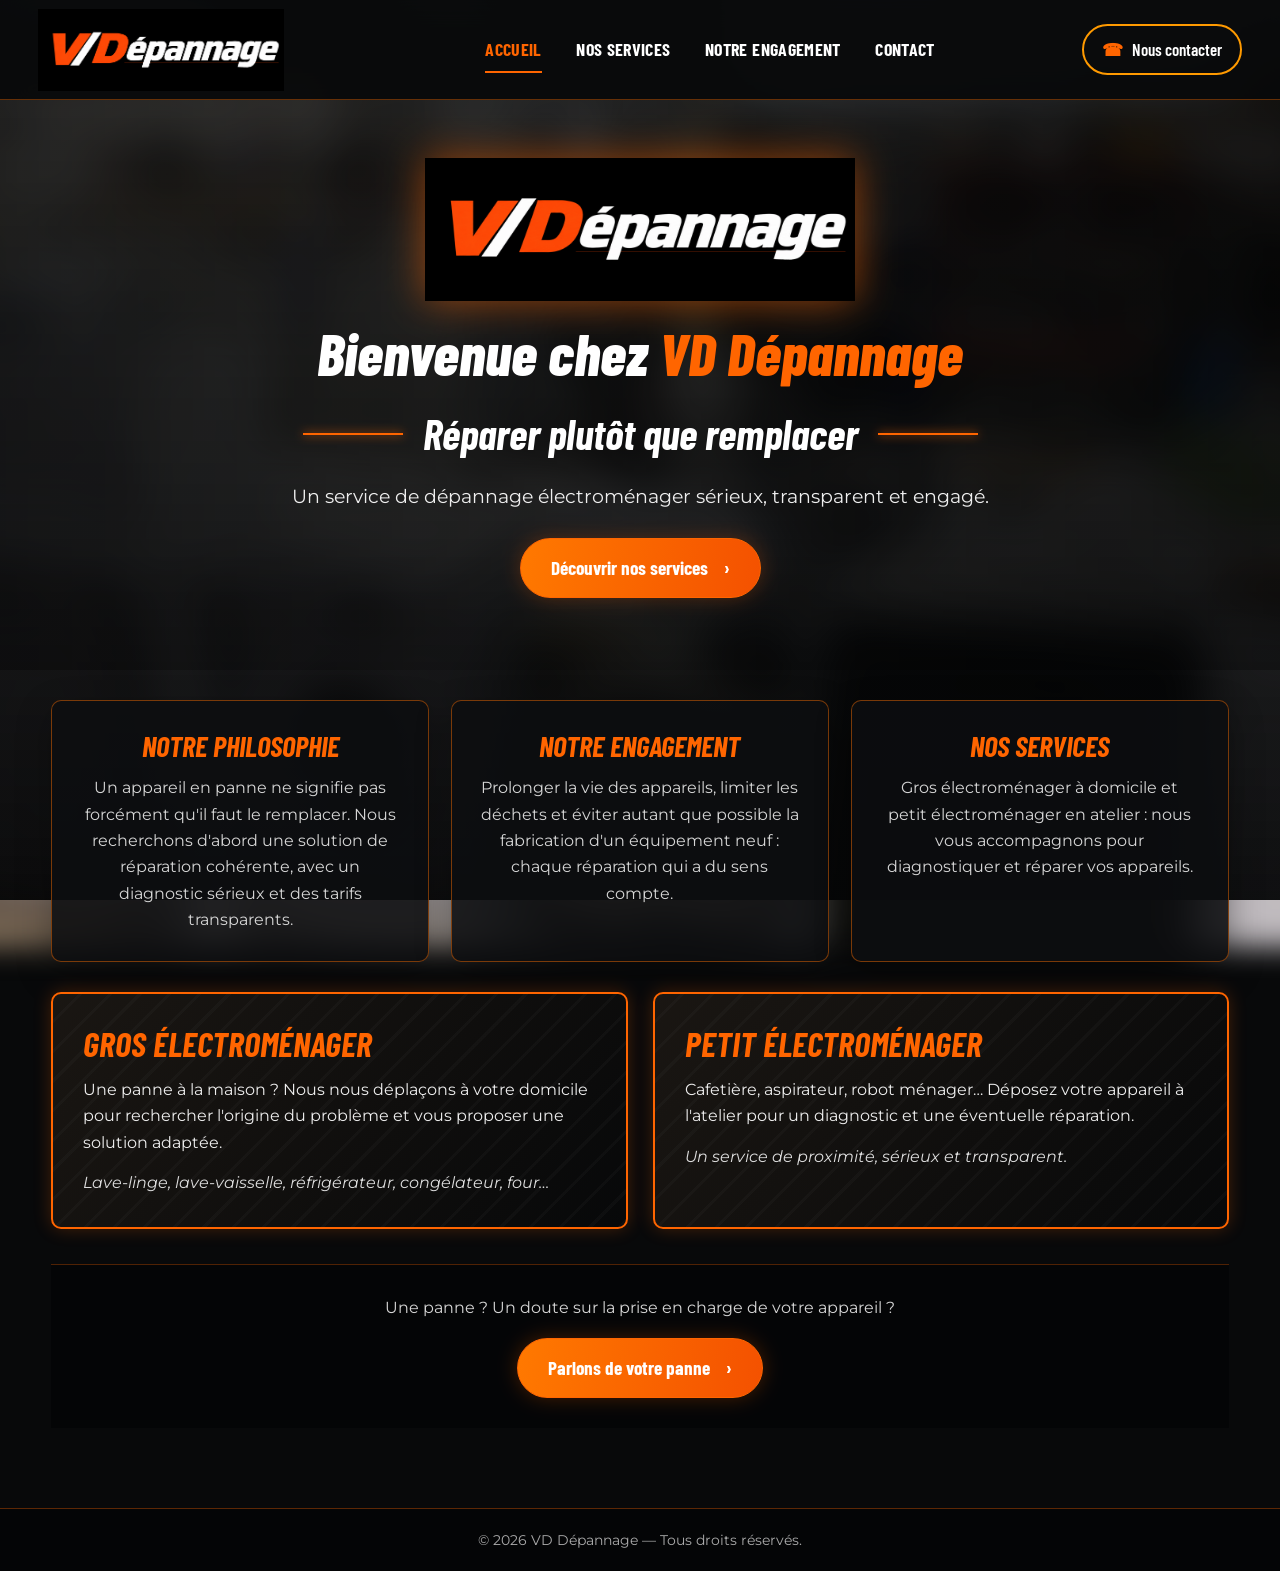
==== commit 9c3051c6: "Add files via upload" ====
--- a/index.html
+++ b/index.html
@@ -1,110 +1,6 @@
 <!DOCTYPE html>
-<html lang="fr">
-<head>
-  <meta charset="UTF-8">
-  <meta name="viewport" content="width=device-width, initial-scale=1.0">
-  <meta name="description" content="VD Dépannage : dépannage et réparation d'électroménager à domicile ou en atelier. Réparer plutôt que remplacer.">
-  <meta name="theme-color" content="#101010">
-  <title>VD Dépannage | Réparer plutôt que remplacer</title>
-  <link rel="preconnect" href="https://fonts.googleapis.com">
-  <link rel="preconnect" href="https://fonts.gstatic.com" crossorigin>
-  <link href="https://fonts.googleapis.com/css2?family=Barlow+Condensed:ital,wght@0,400;0,500;0,600;0,700;0,800;1,600;1,700;1,800&family=Montserrat:wght@400;500;600;700;800&display=swap" rel="stylesheet">
-  <link rel="stylesheet" href="css/styles.css">
-</head>
-<body>
-  <header class="site-header">
-    <a class="header-logo" href="#accueil" aria-label="VD Dépannage - Accueil">
-      <img src="images/logo-vd.png" alt="Logo VD Dépannage">
-    </a>
-
-    <button class="menu-toggle" id="menu-toggle" aria-label="Ouvrir le menu" aria-expanded="false" aria-controls="main-nav">
-      <span></span><span></span><span></span>
-    </button>
-
-    <nav class="main-nav" id="main-nav" aria-label="Navigation principale">
-      <a class="nav-link active" href="#accueil">Accueil</a>
-      <a class="nav-link" href="#services">Nos services</a>
-      <a class="nav-link" href="#engagement">Notre engagement</a>
-      <a class="nav-link" href="#contact">Contact</a>
-    </nav>
-
-    <a class="header-contact" href="#contact"><span aria-hidden="true">☎</span> Nous contacter</a>
-  </header>
-
-  <main>
-    <section class="hero" id="accueil">
-      <div class="hero-content">
-        <img class="hero-logo" src="images/logo-vd.png" alt="VD Dépannage">
-        <p class="hero-title">Bienvenue chez <span>VD Dépannage</span></p>
-        <h1><span class="title-rule"></span>Réparer plutôt que remplacer<span class="title-rule"></span></h1>
-        <p class="hero-intro">Un service de dépannage électroménager sérieux, transparent et engagé.</p>
-        <a class="primary-button" href="#services">Découvrir nos services <span aria-hidden="true">›</span></a>
-      </div>
-    </section>
-
-    <section class="intro-grid" aria-label="Les valeurs de VD Dépannage">
-      <article class="intro-item">
-        <h2>Notre <span>philosophie</span></h2>
-        <p>Chez VD Dépannage, nous sommes convaincus qu'un appareil en panne ne signifie pas forcément qu'il faut le remplacer.</p>
-        <p>Notre objectif : vous proposer une solution adaptée, avec un diagnostic sérieux et des tarifs transparents.</p>
-      </article>
-      <article class="intro-item" id="engagement">
-        <h2>Notre <span>engagement écologique</span></h2>
-        <p>Réparer plutôt que remplacer, c'est faire un geste pour la planète. Chaque appareil réparé permet de réduire les déchets électroniques et de préserver les ressources naturelles.</p>
-        <div class="line-icon" aria-hidden="true">♧</div>
-      </article>
-      <article class="intro-item">
-        <h2>Nos <span>services</span></h2>
-        <p>Que ce soit pour un gros ou un petit électroménager, VD Dépannage vous accompagne avec professionnalisme pour diagnostiquer, réparer et entretenir vos appareils.</p>
-        <p class="small-note">Une solution durable, pour un quotidien serein.</p>
-        <div class="line-icon wrench" aria-hidden="true">⚒</div>
-      </article>
-    </section>
-
-    <section class="services-section" id="services" aria-label="Nos prestations">
-      <article class="service-card">
-        <div class="card-glow" aria-hidden="true"></div>
-        <h2>Gros électroménager</h2>
-        <p>Une panne à la maison ? Nous nous déplaçons à votre domicile pour rechercher l'origine du problème et vous proposer une solution de réparation adaptée.</p>
-        <p class="service-examples">Lave-linge, lave-vaisselle, réfrigérateur, congélateur, four...</p>
-      </article>
-      <article class="service-card">
-        <div class="card-glow" aria-hidden="true"></div>
-        <h2>Petit électroménager</h2>
-        <p>Cafetière, aspirateur, robot ménager... Déposez votre appareil à l'atelier pour un diagnostic et une éventuelle réparation.</p>
-        <p class="service-examples">Un service rapide et fiable.</p>
-      </article>
-    </section>
-
-    <section class="contact-section" id="contact">
-      <div class="contact-heading">
-        <p class="section-eyebrow">Une question ? Une panne ?</p>
-        <h2>Contactez <span>VD Dépannage</span></h2>
-        <p>Décrivez-nous votre appareil et le problème rencontré. Nous reviendrons vers vous dès que possible.</p>
-      </div>
-      <div class="contact-card">
-        <form action="https://formsubmit.co/v.depannage@protonmail.com" method="POST">
-          <input type="hidden" name="_subject" value="Nouveau message depuis le site VD Dépannage">
-          <input type="hidden" name="_template" value="table">
-          <input type="hidden" name="_next" value="https://asencombrants00.github.io/VD-pannage/merci.html">
-          <input type="hidden" name="_captcha" value="false">
-          <div class="form-honey" aria-hidden="true">
-            <label for="website">Ne pas remplir ce champ</label>
-            <input type="text" name="_honey" id="website" tabindex="-1" autocomplete="off">
-          </div>
-          <div class="form-row">
-            <div class="form-field"><label for="nom">Nom</label><input type="text" id="nom" name="Nom" placeholder="Votre nom" required></div>
-            <div class="form-field"><label for="email">Adresse e-mail</label><input type="email" id="email" name="email" placeholder="votre@email.fr" required></div>
-          </div>
-          <div class="form-field"><label for="sujet">Sujet</label><input type="text" id="sujet" name="Sujet" placeholder="Objet de votre demande" required></div>
-          <div class="form-field"><label for="message">Votre message</label><textarea id="message" name="message" rows="5" placeholder="Décrivez votre appareil et la panne rencontrée..." required></textarea></div>
-          <button class="primary-button submit-button" type="submit">Envoyer le message <span aria-hidden="true">›</span></button>
-        </form>
-      </div>
-    </section>
-  </main>
-
-  <footer class="site-footer"><p>© <span id="current-year"></span> VD Dépannage — Tous droits réservés.</p></footer>
-  <script src="js/script.js"></script>
-</body>
-</html>
+<html lang="fr"><head><meta charset="UTF-8"><meta name="viewport" content="width=device-width, initial-scale=1.0"><meta name="description" content="VD Dépannage : réparation de gros et petit électroménager. Réparer plutôt que remplacer."><meta name="theme-color" content="#090a0b"><title>VD Dépannage | Accueil</title><link rel="preconnect" href="https://fonts.googleapis.com"><link rel="preconnect" href="https://fonts.gstatic.com" crossorigin><link href="https://fonts.googleapis.com/css2?family=Barlow+Condensed:ital,wght@0,400;0,500;0,600;0,700;0,800;1,600;1,700;1,800&family=Montserrat:wght@400;500;600;700;800&display=swap" rel="stylesheet"><link rel="stylesheet" href="css/styles.css"></head>
+<body><header class="site-header"><a class="header-logo" href="index.html" aria-label="VD Dépannage - Accueil"><img src="images/logo-vd.png" alt="VD Dépannage"></a><button class="menu-toggle" id="menu-toggle" aria-label="Ouvrir le menu" aria-expanded="false" aria-controls="main-nav"><span></span><span></span><span></span></button><nav class="main-nav" id="main-nav" aria-label="Navigation principale"><a class="nav-link active" href="index.html" aria-current="page">Accueil</a><a class="nav-link" href="services.html">Nos services</a><a class="nav-link" href="engagement.html">Notre engagement</a><a class="nav-link" href="contact.html">Contact</a></nav><a class="header-contact" href="contact.html"><span>☎</span> Nous contacter</a></header>
+<main><section class="hero"><div class="hero-content"><img class="hero-logo" src="images/logo-vd.png" alt="VD Dépannage"><p class="hero-title">Bienvenue chez <span>VD Dépannage</span></p><h1><span class="title-rule"></span>Réparer plutôt que remplacer<span class="title-rule"></span></h1><p class="hero-intro">Un service de dépannage électroménager sérieux, transparent et engagé.</p><a class="primary-button" href="services.html">Découvrir nos services <span>›</span></a></div></section>
+<section class="content-wrap" style="padding-top:30px"><div class="values-grid"><article class="value-card"><h2>Notre philosophie</h2><p>Un appareil en panne ne signifie pas forcément qu'il faut le remplacer. Nous recherchons d'abord une solution de réparation cohérente, avec un diagnostic sérieux et des tarifs transparents.</p></article><article class="value-card"><h2>Notre engagement</h2><p>Prolonger la vie des appareils, limiter les déchets et éviter autant que possible la fabrication d'un équipement neuf : chaque réparation qui a du sens compte.</p></article><article class="value-card"><h2>Nos services</h2><p>Gros électroménager à domicile et petit électroménager en atelier : nous vous accompagnons pour diagnostiquer et réparer vos appareils.</p></article></div><div class="home-services"><article class="service-card"><h2>Gros électroménager</h2><p>Une panne à la maison ? Nous nous déplaçons à votre domicile pour rechercher l'origine du problème et vous proposer une solution adaptée.</p><p class="service-examples">Lave-linge, lave-vaisselle, réfrigérateur, congélateur, four…</p></article><article class="service-card"><h2>Petit électroménager</h2><p>Cafetière, aspirateur, robot ménager… Déposez votre appareil à l'atelier pour un diagnostic et une éventuelle réparation.</p><p class="service-examples">Un service de proximité, sérieux et transparent.</p></article></div><div class="cta-strip"><p>Une panne ? Un doute sur la prise en charge de votre appareil ?</p><a class="primary-button" href="contact.html">Parlons de votre panne <span>›</span></a></div></section></main>
+<footer class="site-footer"><p>© <span id="current-year"></span> VD Dépannage — Tous droits réservés.</p></footer><script src="js/script.js"></script></body></html>
--- a/css/styles.css
+++ b/css/styles.css
@@ -1,29 +1,14 @@
-:root{--orange:#ff6500;--orange2:#ff9a00;--white:#fff;--muted:#d7d7d7;--dark:#090a0b;--panel:rgba(12,13,15,.78)}
-*{box-sizing:border-box;margin:0;padding:0}
-html{scroll-behavior:smooth;scroll-padding-top:100px}
-body{min-height:100vh;color:var(--white);background:#08090a;font-family:'Montserrat',sans-serif;line-height:1.55;position:relative;isolation:isolate;overflow-x:hidden}
-body:before{content:"";position:fixed;inset:-28px;z-index:-2;background:url('../images/atelier-flou.jpg') center/cover no-repeat;filter:blur(13px);transform:scale(1.04)}
-body:after{content:"";position:fixed;inset:0;z-index:-1;background:linear-gradient(180deg,rgba(5,6,7,.73),rgba(5,6,7,.83) 55%,rgba(5,6,7,.94));pointer-events:none}
+:root{--orange:#ff6500;--gold:#ff9a00;--white:#fff;--muted:#d6d6d6;--dark:#090a0b;--panel:rgba(13,14,16,.88)}
+*{box-sizing:border-box;margin:0;padding:0}html{scroll-behavior:smooth}body{min-height:100vh;color:var(--white);background:#08090a;font-family:'Montserrat',sans-serif;line-height:1.65;position:relative;isolation:isolate;overflow-x:hidden}body:before{content:"";position:fixed;inset:-28px;z-index:-2;background:url('../images/atelier-flou.jpg') center/cover no-repeat;filter:blur(14px);transform:scale(1.04)}body:after{content:"";position:fixed;inset:0;z-index:-1;background:linear-gradient(180deg,rgba(5,6,7,.77),rgba(5,6,7,.86) 55%,rgba(5,6,7,.95));pointer-events:none}
 a{color:inherit;text-decoration:none}button,input,textarea{font:inherit}button{cursor:pointer}
-.site-header{height:96px;padding:8px 3%;display:grid;grid-template-columns:190px 1fr auto;align-items:center;gap:22px;background:rgba(8,9,10,.91);border-bottom:1px solid rgba(255,111,0,.3);position:sticky;top:0;z-index:20;backdrop-filter:blur(12px)}
-.header-logo{display:flex;align-items:center;width:max-content}.header-logo img{display:block;width:145px;height:76px;object-fit:contain}
-.main-nav{display:flex;align-items:center;justify-content:center;gap:clamp(15px,3.5vw,54px)}
-.nav-link{font-family:'Barlow Condensed',sans-serif;font-size:1.12rem;font-weight:700;text-transform:uppercase;letter-spacing:.3px;padding:12px 0;position:relative;transition:color .2s}.nav-link:after{content:"";position:absolute;left:0;right:100%;bottom:4px;height:2px;background:var(--orange);transition:right .2s}.nav-link:hover,.nav-link.active{color:var(--orange)}.nav-link.active:after,.nav-link:hover:after{right:0}
-.header-contact{border:2px solid var(--orange2);border-radius:30px;padding:10px 19px;font-family:'Barlow Condensed',sans-serif;font-size:1.05rem;font-weight:600;white-space:nowrap;transition:.2s}.header-contact span{color:var(--orange);font-size:1.15rem;margin-right:6px}.header-contact:hover{background:var(--orange);color:#111}
-.menu-toggle{display:none;background:none;border:1px solid var(--orange);border-radius:5px;padding:8px;width:42px;height:40px}.menu-toggle span{display:block;height:2px;background:var(--orange);margin:5px 0}
-.hero{min-height:590px;display:grid;place-items:center;text-align:center;padding:38px 20px 66px;position:relative;background:linear-gradient(90deg,rgba(0,0,0,.25),rgba(0,0,0,.06),rgba(0,0,0,.25))}.hero:after{content:"";position:absolute;bottom:0;left:0;right:0;height:90px;background:linear-gradient(transparent,rgba(0,0,0,.6));pointer-events:none}.hero-content{position:relative;z-index:1;width:min(100%,1050px)}
-.hero-logo{width:270px;height:255px;object-fit:contain;display:block;margin:0 auto 10px;filter:drop-shadow(0 0 18px rgba(255,100,0,.48));animation:logoGlow 4s ease-in-out infinite}
-@keyframes logoGlow{0%,100%{filter:drop-shadow(0 0 12px rgba(255,100,0,.4))}50%{filter:drop-shadow(0 0 30px rgba(255,100,0,.9))}}
-.hero-title{font-family:'Barlow Condensed',sans-serif;font-size:clamp(2.25rem,5.3vw,3.6rem);font-weight:800;font-style:italic;line-height:1.05}.hero-title span,.contact-heading h2 span{color:var(--orange);text-shadow:0 0 18px rgba(255,100,0,.3)}
-.hero h1{display:flex;align-items:center;justify-content:center;gap:22px;margin:13px 0 10px;font-family:'Barlow Condensed',sans-serif;font-size:clamp(1.8rem,4vw,2.7rem);font-weight:700;font-style:italic}.title-rule{width:105px;height:2px;background:var(--orange);box-shadow:0 0 10px var(--orange)}
-.hero-intro{font-size:clamp(1rem,2vw,1.25rem);margin-bottom:24px;color:#eee}
-.primary-button{display:inline-flex;align-items:center;justify-content:center;gap:18px;border:1px solid var(--orange);border-radius:30px;background:linear-gradient(100deg,#ff7900,#f45100);color:#fff;padding:13px 30px;font-family:'Barlow Condensed',sans-serif;font-size:1.2rem;font-weight:700;box-shadow:0 0 20px rgba(255,95,0,.25);transition:transform .2s,box-shadow .2s}.primary-button span{font-size:1.7rem;line-height:.7}.primary-button:hover{transform:translateY(-3px);box-shadow:0 0 28px rgba(255,95,0,.5)}
-.intro-grid{width:min(1280px,94%);margin:0 auto;padding:14px 0 45px;display:grid;grid-template-columns:repeat(3,1fr)}.intro-item{text-align:center;padding:0 28px 12px;position:relative}.intro-item+.intro-item{border-left:2px solid var(--orange)}.intro-item h2,.service-card h2{font-family:'Barlow Condensed',sans-serif;text-transform:uppercase;font-style:italic;font-size:clamp(1.65rem,2.6vw,2.25rem);font-weight:800;line-height:1.1;margin-bottom:19px}.intro-item h2 span{color:var(--orange)}.intro-item p{font-size:.98rem;line-height:1.55;margin:0 auto 13px;max-width:420px}.intro-item .small-note{font-size:.9rem;margin-top:20px}.line-icon{font-size:2.6rem;line-height:1;color:var(--orange);margin-top:12px}.wrench{font-size:2.2rem}
-.services-section{width:min(1280px,94%);margin:0 auto;padding:0 0 62px;display:grid;grid-template-columns:repeat(2,1fr);gap:28px}.service-card{min-height:205px;position:relative;overflow:hidden;padding:25px 30px;border:2px solid var(--orange);border-radius:10px;background:linear-gradient(130deg,rgba(28,24,20,.9),rgba(8,9,10,.9));box-shadow:0 0 18px rgba(255,102,0,.28),inset 0 0 25px rgba(255,111,0,.08)}.service-card:before{content:"";position:absolute;inset:0;background:repeating-linear-gradient(135deg,transparent 0 18px,rgba(255,255,255,.025) 18px 21px);pointer-events:none}.card-glow{position:absolute;top:-90px;right:-35px;width:280px;height:140px;border:2px solid rgba(255,110,0,.5);border-radius:50%;transform:rotate(-20deg);filter:blur(1px)}.service-card h2{color:var(--orange);margin-bottom:12px;position:relative}.service-card p{position:relative;font-size:1rem;line-height:1.5}.service-card .service-examples{font-size:.95rem;font-style:italic;margin-top:13px}
-.contact-section{padding:58px 20px 75px;background:rgba(0,0,0,.35);border-top:1px solid rgba(255,105,0,.25)}.contact-heading{text-align:center;max-width:720px;margin:0 auto 28px}.section-eyebrow{color:var(--orange2);font-family:'Barlow Condensed',sans-serif;text-transform:uppercase;letter-spacing:2px;font-weight:700}.contact-heading h2{font-family:'Barlow Condensed',sans-serif;font-size:clamp(2.2rem,5vw,3.2rem);font-style:italic;text-transform:uppercase}.contact-heading>p:last-child{color:var(--muted)}.contact-card{width:min(760px,100%);margin:0 auto;padding:30px;border:1px solid rgba(255,111,0,.55);border-radius:10px;background:rgba(13,14,16,.9);box-shadow:0 12px 35px rgba(0,0,0,.35)}.contact-card form{display:flex;flex-direction:column;gap:14px}.form-row{display:grid;grid-template-columns:1fr 1fr;gap:16px}.form-field{display:flex;flex-direction:column;gap:6px}.form-field label{font-weight:600;font-size:.92rem}.contact-card input,.contact-card textarea{width:100%;padding:12px 14px;border:1px solid rgba(255,255,255,.2);border-radius:5px;outline:none;background:rgba(255,255,255,.07);color:#fff}.contact-card input:focus,.contact-card textarea:focus{border-color:var(--orange);box-shadow:0 0 0 2px rgba(255,105,0,.12)}.contact-card input::placeholder,.contact-card textarea::placeholder{color:#aaa}.contact-card textarea{resize:vertical;min-height:130px}.submit-button{align-self:flex-start;margin-top:5px}.form-honey{position:absolute;left:-5000px}
-.site-footer{text-align:center;padding:20px;background:rgba(5,6,7,.95);border-top:1px solid rgba(255,105,0,.35);color:#aaa;font-size:.85rem}
-/* Page de confirmation */.thank-you-page{min-height:100vh;display:grid;place-items:center}.thank-you-content{width:min(700px,90%);padding:55px 25px;text-align:center}.thank-you-content .hero-logo{width:190px;height:180px}.thank-you-content h1{font-family:'Barlow Condensed',sans-serif;font-size:clamp(2.5rem,7vw,4rem);color:var(--orange);text-transform:uppercase;margin:20px 0}.thank-you-content p{color:var(--muted);margin-bottom:28px}
-@media(max-width:950px){.site-header{grid-template-columns:130px 1fr auto;gap:12px;padding-inline:2%}.header-logo img{width:120px}.main-nav{gap:18px}.nav-link{font-size:1rem}.header-contact{padding:9px 12px;font-size:.98rem}.hero{min-height:540px}.intro-item{padding-inline:18px}}
-@media(max-width:720px){html{scroll-padding-top:75px}.site-header{height:76px;grid-template-columns:1fr auto auto;padding:7px 5%;gap:12px}.header-logo img{width:105px;height:60px}.menu-toggle{display:block;grid-column:2;grid-row:1}.header-contact{grid-column:3;grid-row:1;padding:8px 10px;font-size:.92rem}.main-nav{display:none;position:absolute;top:100%;left:0;right:0;padding:12px 5% 18px;background:rgba(8,9,10,.98);border-bottom:1px solid var(--orange);flex-direction:column;gap:3px}.main-nav.open{display:flex}.nav-link{width:100%;text-align:center;padding:11px}.hero{min-height:510px;padding:34px 16px 55px}.hero-logo{width:205px;height:195px}.hero-title{font-size:clamp(2rem,8vw,3rem)}.hero h1{gap:10px;font-size:clamp(1.5rem,6vw,2.2rem)}.title-rule{width:35px}.hero-intro{font-size:1rem}.intro-grid{grid-template-columns:1fr;padding:10px 0 30px;gap:0}.intro-item{padding:25px 12px}.intro-item+.intro-item{border-left:0;border-top:1px solid var(--orange)}.intro-item h2{font-size:2rem;margin-bottom:12px}.intro-item p{font-size:.95rem}.services-section{grid-template-columns:1fr;gap:18px;padding-bottom:42px}.service-card{padding:23px 21px;min-height:0}.service-card h2{font-size:1.85rem}.contact-section{padding:42px 16px 55px}.contact-card{padding:22px 17px}.form-row{grid-template-columns:1fr;gap:14px}.submit-button{width:100%}}
-@media(max-width:390px){.header-contact{font-size:.82rem;padding:7px 8px}.header-contact span{margin-right:3px}.header-logo img{width:88px}.site-header{gap:7px}.hero h1{font-size:1.4rem}.title-rule{width:22px}}
+.site-header{min-height:100px;padding:8px 3%;display:grid;grid-template-columns:minmax(230px,300px) 1fr auto;align-items:center;gap:22px;background:rgba(8,9,10,.94);border-bottom:1px solid rgba(255,111,0,.38);position:sticky;top:0;z-index:20;backdrop-filter:blur(14px)}.header-logo{display:flex;align-items:center;width:100%;max-width:300px}.header-logo img{display:block;width:100%;height:82px;object-fit:contain;object-position:left center}.main-nav{display:flex;align-items:center;justify-content:center;gap:clamp(15px,2.7vw,42px)}.nav-link{font-family:'Barlow Condensed',sans-serif;font-size:1.12rem;font-weight:700;text-transform:uppercase;letter-spacing:.35px;padding:13px 0;position:relative;white-space:nowrap;transition:color .2s}.nav-link:after{content:"";position:absolute;left:0;right:100%;bottom:4px;height:2px;background:var(--orange);transition:right .2s}.nav-link:hover,.nav-link.active{color:var(--orange)}.nav-link.active:after,.nav-link:hover:after{right:0}.header-contact{border:2px solid var(--gold);border-radius:30px;padding:10px 18px;font-family:'Barlow Condensed',sans-serif;font-size:1.05rem;font-weight:600;white-space:nowrap;transition:.2s}.header-contact span{color:var(--orange);margin-right:6px}.header-contact:hover{background:var(--orange);color:#111}.menu-toggle{display:none;background:none;border:1px solid var(--orange);border-radius:5px;padding:8px;width:42px;height:40px}.menu-toggle span{display:block;height:2px;background:var(--orange);margin:5px 0}
+.hero{min-height:570px;display:grid;place-items:center;text-align:center;padding:45px 20px 70px;background:linear-gradient(90deg,rgba(0,0,0,.28),rgba(0,0,0,.05),rgba(0,0,0,.28))}.hero-content{width:min(100%,1100px)}.hero-logo{width:min(430px,82vw);height:165px;object-fit:contain;display:block;margin:0 auto 8px;filter:drop-shadow(0 0 20px rgba(255,100,0,.55));animation:glow 4s ease-in-out infinite}@keyframes glow{0%,100%{filter:drop-shadow(0 0 12px rgba(255,100,0,.4))}50%{filter:drop-shadow(0 0 30px rgba(255,100,0,.9))}}.hero-title{font-family:'Barlow Condensed',sans-serif;font-size:clamp(2.2rem,5vw,3.7rem);font-weight:800;font-style:italic;line-height:1.1}.hero-title span,.orange{color:var(--orange)}.hero h1{display:flex;align-items:center;justify-content:center;gap:20px;margin:14px 0 12px;font-family:'Barlow Condensed',sans-serif;font-size:clamp(1.8rem,4vw,2.65rem);font-weight:700;font-style:italic}.title-rule{width:100px;height:2px;background:var(--orange);box-shadow:0 0 10px var(--orange)}.hero-intro{font-size:clamp(1rem,2vw,1.2rem);margin-bottom:25px;color:#eee}.primary-button{display:inline-flex;align-items:center;justify-content:center;gap:16px;border:1px solid var(--orange);border-radius:30px;background:linear-gradient(100deg,#ff7900,#f45100);color:#fff;padding:13px 30px;font-family:'Barlow Condensed',sans-serif;font-size:1.2rem;font-weight:700;box-shadow:0 0 20px rgba(255,95,0,.25);transition:transform .2s,box-shadow .2s}.primary-button:hover{transform:translateY(-3px);box-shadow:0 0 28px rgba(255,95,0,.5)}
+.content-wrap{width:min(1180px,92%);margin:0 auto;padding:65px 0 80px}.page-heading{text-align:center;max-width:850px;margin:0 auto 42px}.eyebrow{color:var(--gold);font-family:'Barlow Condensed',sans-serif;text-transform:uppercase;letter-spacing:2px;font-weight:700}.page-heading h1{font-family:'Barlow Condensed',sans-serif;font-size:clamp(2.7rem,6vw,4.5rem);line-height:1.08;text-transform:uppercase;font-style:italic;margin:8px 0 14px}.page-heading p:last-child{color:var(--muted);font-size:1.05rem}.values-grid{display:grid;grid-template-columns:repeat(3,1fr);gap:22px}.value-card,.service-card,.contact-card,.impact-card,.commitment-panel{background:var(--panel);border:1px solid rgba(255,111,0,.45);border-radius:10px;box-shadow:0 12px 35px rgba(0,0,0,.28)}.value-card{padding:28px;text-align:center}.value-card h2,.service-card h2{font-family:'Barlow Condensed',sans-serif;text-transform:uppercase;font-style:italic;color:var(--orange);font-size:1.8rem;line-height:1.15;margin-bottom:13px}.value-card p{color:var(--muted)}.home-services{display:grid;grid-template-columns:repeat(2,1fr);gap:25px;margin-top:30px}.service-card{position:relative;overflow:hidden;padding:30px;border:2px solid var(--orange);background:linear-gradient(130deg,rgba(28,24,20,.92),rgba(8,9,10,.92));box-shadow:0 0 18px rgba(255,102,0,.24)}.service-card:after{content:"";position:absolute;inset:0;background:repeating-linear-gradient(135deg,transparent 0 18px,rgba(255,255,255,.025) 18px 21px);pointer-events:none}.service-card>*{position:relative;z-index:1}.service-card p{color:#eee}.service-examples{font-style:italic;color:#ddd!important;margin-top:14px}.cta-strip{text-align:center;margin-top:35px;padding:30px;background:rgba(0,0,0,.38);border-top:1px solid rgba(255,105,0,.3)}.cta-strip p{margin-bottom:17px;color:var(--muted)}
+.service-list{display:grid;grid-template-columns:repeat(2,1fr);gap:25px}.service-card .service-label{font-family:'Barlow Condensed',sans-serif;color:var(--gold);font-weight:700;font-size:1rem;letter-spacing:1.5px;margin-bottom:8px}.service-card h2{font-size:2.15rem}.service-card ul{padding-left:20px;margin:15px 0;color:var(--muted)}.service-card li{padding:3px 0}.service-note{margin-top:28px;padding:22px 26px;border-left:3px solid var(--orange);background:rgba(0,0,0,.4);color:var(--muted)}
+.engagement-intro{max-width:900px;margin:0 auto 35px;text-align:center;font-size:1.12rem;color:#eee}.impact-grid{display:grid;grid-template-columns:repeat(3,1fr);gap:18px;margin:32px 0}.impact-card{padding:25px 20px;text-align:center}.impact-number{display:block;color:var(--orange);font-family:'Barlow Condensed',sans-serif;font-weight:800;font-size:clamp(2.7rem,5vw,4rem);line-height:1.05}.impact-card h2{font-family:'Barlow Condensed',sans-serif;font-size:1.4rem;text-transform:uppercase;margin:8px 0}.impact-card p{color:var(--muted);font-size:.92rem}.commitment-panel{padding:34px;margin-top:25px}.commitment-panel h2{font-family:'Barlow Condensed',sans-serif;text-transform:uppercase;font-size:2rem;color:var(--orange);font-style:italic;margin-bottom:13px}.commitment-panel p{color:#e4e4e4;margin:0 0 13px}.source-note{font-size:.82rem!important;color:#aaa!important;border-top:1px solid rgba(255,255,255,.13);padding-top:15px;margin-top:20px!important}.source-note a{color:var(--gold);text-decoration:underline}
+.contact-layout{display:grid;grid-template-columns:.8fr 1.2fr;gap:28px;align-items:start}.contact-aside,.contact-card{padding:30px}.contact-aside{background:rgba(10,11,12,.72);border-left:3px solid var(--orange)}.contact-aside h2,.contact-card h2{font-family:'Barlow Condensed',sans-serif;text-transform:uppercase;font-size:2rem;margin-bottom:12px}.contact-aside p{color:var(--muted);margin-bottom:12px}.contact-card form{display:flex;flex-direction:column;gap:14px}.form-row{display:grid;grid-template-columns:1fr 1fr;gap:16px}.form-field{display:flex;flex-direction:column;gap:6px}.form-field label{font-weight:600;font-size:.92rem}.contact-card input,.contact-card textarea{width:100%;padding:12px 14px;border:1px solid rgba(255,255,255,.2);border-radius:5px;outline:none;background:rgba(255,255,255,.07);color:#fff}.contact-card input:focus,.contact-card textarea:focus{border-color:var(--orange);box-shadow:0 0 0 2px rgba(255,105,0,.12)}.contact-card input::placeholder,.contact-card textarea::placeholder{color:#aaa}.contact-card textarea{resize:vertical;min-height:130px}.submit-button{align-self:flex-start;margin-top:5px}.form-honey{position:absolute;left:-5000px}.site-footer{text-align:center;padding:20px;background:rgba(5,6,7,.96);border-top:1px solid rgba(255,105,0,.35);color:#aaa;font-size:.85rem}
+.thank-you-page{min-height:100vh;display:grid;place-items:center}.thank-you-content{width:min(700px,90%);padding:55px 25px;text-align:center}.thank-you-content .hero-logo{width:min(360px,84vw);height:135px}.thank-you-content h1{font-family:'Barlow Condensed',sans-serif;font-size:clamp(2.5rem,7vw,4rem);color:var(--orange);text-transform:uppercase;margin:20px 0}.thank-you-content p{color:var(--muted);margin-bottom:28px}
+@media(max-width:1000px){.site-header{grid-template-columns:220px 1fr auto;gap:12px;padding-inline:2%}.header-logo img{height:72px}.main-nav{gap:16px}.nav-link{font-size:1rem}.header-contact{padding:9px 12px;font-size:.95rem}}
+@media(max-width:760px){.site-header{min-height:78px;grid-template-columns:minmax(0,1fr) auto auto;padding:7px 4%;gap:10px}.header-logo{max-width:220px}.header-logo img{height:62px}.menu-toggle{display:block;grid-column:2;grid-row:1}.header-contact{grid-column:3;grid-row:1;padding:8px 10px;font-size:.9rem}.main-nav{display:none;position:absolute;top:100%;left:0;right:0;padding:12px 5% 18px;background:rgba(8,9,10,.99);border-bottom:1px solid var(--orange);flex-direction:column;gap:3px}.main-nav.open{display:flex}.nav-link{width:100%;text-align:center;padding:11px}.hero{min-height:510px;padding:35px 15px 55px}.hero-logo{width:min(360px,84vw);height:135px}.hero h1{gap:9px}.title-rule{width:30px}.content-wrap{padding:48px 0 60px}.values-grid,.impact-grid{grid-template-columns:1fr}.home-services,.service-list,.contact-layout{grid-template-columns:1fr}.service-card{padding:24px 21px}.contact-aside,.contact-card{padding:23px 18px}.form-row{grid-template-columns:1fr;gap:14px}.submit-button{width:100%}}
+@media(max-width:390px){.header-logo{max-width:155px}.header-logo img{height:54px}.header-contact{font-size:.82rem;padding:7px 8px}.site-header{gap:7px}.hero h1{font-size:1.5rem}.title-rule{width:18px}}
 @media(prefers-reduced-motion:reduce){*,*::before,*::after{scroll-behavior:auto!important;animation-duration:.01ms!important;animation-iteration-count:1!important;transition-duration:.01ms!important}}
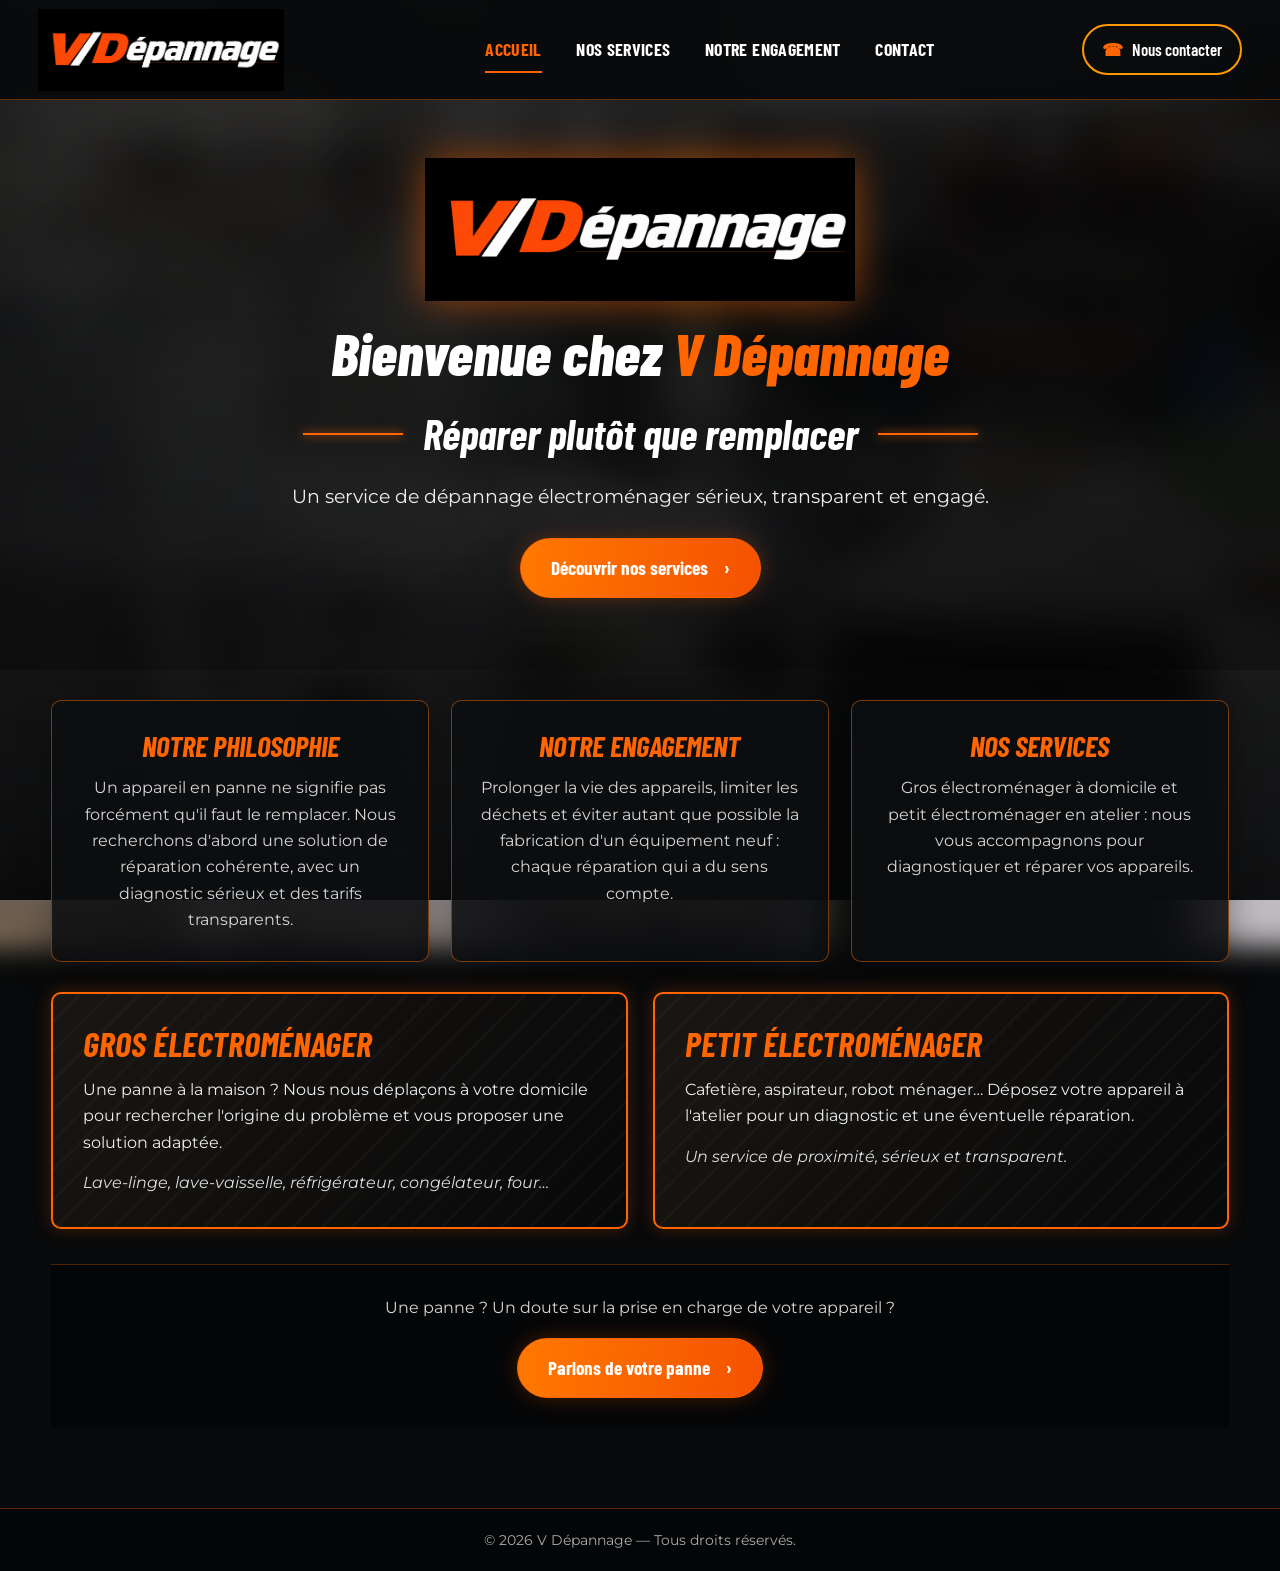
==== commit 1d40cf84: "Add files via upload" ====
--- a/index.html
+++ b/index.html
@@ -1,6 +1,6 @@
 <!DOCTYPE html>
-<html lang="fr"><head><meta charset="UTF-8"><meta name="viewport" content="width=device-width, initial-scale=1.0"><meta name="description" content="VD Dépannage : réparation de gros et petit électroménager. Réparer plutôt que remplacer."><meta name="theme-color" content="#090a0b"><title>VD Dépannage | Accueil</title><link rel="preconnect" href="https://fonts.googleapis.com"><link rel="preconnect" href="https://fonts.gstatic.com" crossorigin><link href="https://fonts.googleapis.com/css2?family=Barlow+Condensed:ital,wght@0,400;0,500;0,600;0,700;0,800;1,600;1,700;1,800&family=Montserrat:wght@400;500;600;700;800&display=swap" rel="stylesheet"><link rel="stylesheet" href="css/styles.css"></head>
-<body><header class="site-header"><a class="header-logo" href="index.html" aria-label="VD Dépannage - Accueil"><img src="images/logo-vd.png" alt="VD Dépannage"></a><button class="menu-toggle" id="menu-toggle" aria-label="Ouvrir le menu" aria-expanded="false" aria-controls="main-nav"><span></span><span></span><span></span></button><nav class="main-nav" id="main-nav" aria-label="Navigation principale"><a class="nav-link active" href="index.html" aria-current="page">Accueil</a><a class="nav-link" href="services.html">Nos services</a><a class="nav-link" href="engagement.html">Notre engagement</a><a class="nav-link" href="contact.html">Contact</a></nav><a class="header-contact" href="contact.html"><span>☎</span> Nous contacter</a></header>
-<main><section class="hero"><div class="hero-content"><img class="hero-logo" src="images/logo-vd.png" alt="VD Dépannage"><p class="hero-title">Bienvenue chez <span>VD Dépannage</span></p><h1><span class="title-rule"></span>Réparer plutôt que remplacer<span class="title-rule"></span></h1><p class="hero-intro">Un service de dépannage électroménager sérieux, transparent et engagé.</p><a class="primary-button" href="services.html">Découvrir nos services <span>›</span></a></div></section>
+<html lang="fr"><head><meta charset="UTF-8"><meta name="viewport" content="width=device-width, initial-scale=1.0"><meta name="description" content="V Dépannage : réparation de gros et petit électroménager. Réparer plutôt que remplacer."><meta name="theme-color" content="#090a0b"><title>V Dépannage | Accueil</title><link rel="preconnect" href="https://fonts.googleapis.com"><link rel="preconnect" href="https://fonts.gstatic.com" crossorigin><link href="https://fonts.googleapis.com/css2?family=Barlow+Condensed:ital,wght@0,400;0,500;0,600;0,700;0,800;1,600;1,700;1,800&family=Montserrat:wght@400;500;600;700;800&display=swap" rel="stylesheet"><link rel="stylesheet" href="css/styles.css"></head>
+<body><header class="site-header"><a class="header-logo" href="index.html" aria-label="V Dépannage - Accueil"><img src="images/logo-vd.png" alt="V Dépannage"></a><button class="menu-toggle" id="menu-toggle" aria-label="Ouvrir le menu" aria-expanded="false" aria-controls="main-nav"><span></span><span></span><span></span></button><nav class="main-nav" id="main-nav" aria-label="Navigation principale"><a class="nav-link active" href="index.html" aria-current="page">Accueil</a><a class="nav-link" href="services.html">Nos services</a><a class="nav-link" href="engagement.html">Notre engagement</a><a class="nav-link" href="contact.html">Contact</a></nav><a class="header-contact" href="contact.html"><span>☎</span> Nous contacter</a></header>
+<main><section class="hero"><div class="hero-content"><img class="hero-logo" src="images/logo-vd.png" alt="V Dépannage"><p class="hero-title">Bienvenue chez <span>V Dépannage</span></p><h1><span class="title-rule"></span>Réparer plutôt que remplacer<span class="title-rule"></span></h1><p class="hero-intro">Un service de dépannage électroménager sérieux, transparent et engagé.</p><a class="primary-button" href="services.html">Découvrir nos services <span>›</span></a></div></section>
 <section class="content-wrap" style="padding-top:30px"><div class="values-grid"><article class="value-card"><h2>Notre philosophie</h2><p>Un appareil en panne ne signifie pas forcément qu'il faut le remplacer. Nous recherchons d'abord une solution de réparation cohérente, avec un diagnostic sérieux et des tarifs transparents.</p></article><article class="value-card"><h2>Notre engagement</h2><p>Prolonger la vie des appareils, limiter les déchets et éviter autant que possible la fabrication d'un équipement neuf : chaque réparation qui a du sens compte.</p></article><article class="value-card"><h2>Nos services</h2><p>Gros électroménager à domicile et petit électroménager en atelier : nous vous accompagnons pour diagnostiquer et réparer vos appareils.</p></article></div><div class="home-services"><article class="service-card"><h2>Gros électroménager</h2><p>Une panne à la maison ? Nous nous déplaçons à votre domicile pour rechercher l'origine du problème et vous proposer une solution adaptée.</p><p class="service-examples">Lave-linge, lave-vaisselle, réfrigérateur, congélateur, four…</p></article><article class="service-card"><h2>Petit électroménager</h2><p>Cafetière, aspirateur, robot ménager… Déposez votre appareil à l'atelier pour un diagnostic et une éventuelle réparation.</p><p class="service-examples">Un service de proximité, sérieux et transparent.</p></article></div><div class="cta-strip"><p>Une panne ? Un doute sur la prise en charge de votre appareil ?</p><a class="primary-button" href="contact.html">Parlons de votre panne <span>›</span></a></div></section></main>
-<footer class="site-footer"><p>© <span id="current-year"></span> VD Dépannage — Tous droits réservés.</p></footer><script src="js/script.js"></script></body></html>
+<footer class="site-footer"><p>© <span id="current-year"></span> V Dépannage — Tous droits réservés.</p></footer><script src="js/script.js"></script></body></html>
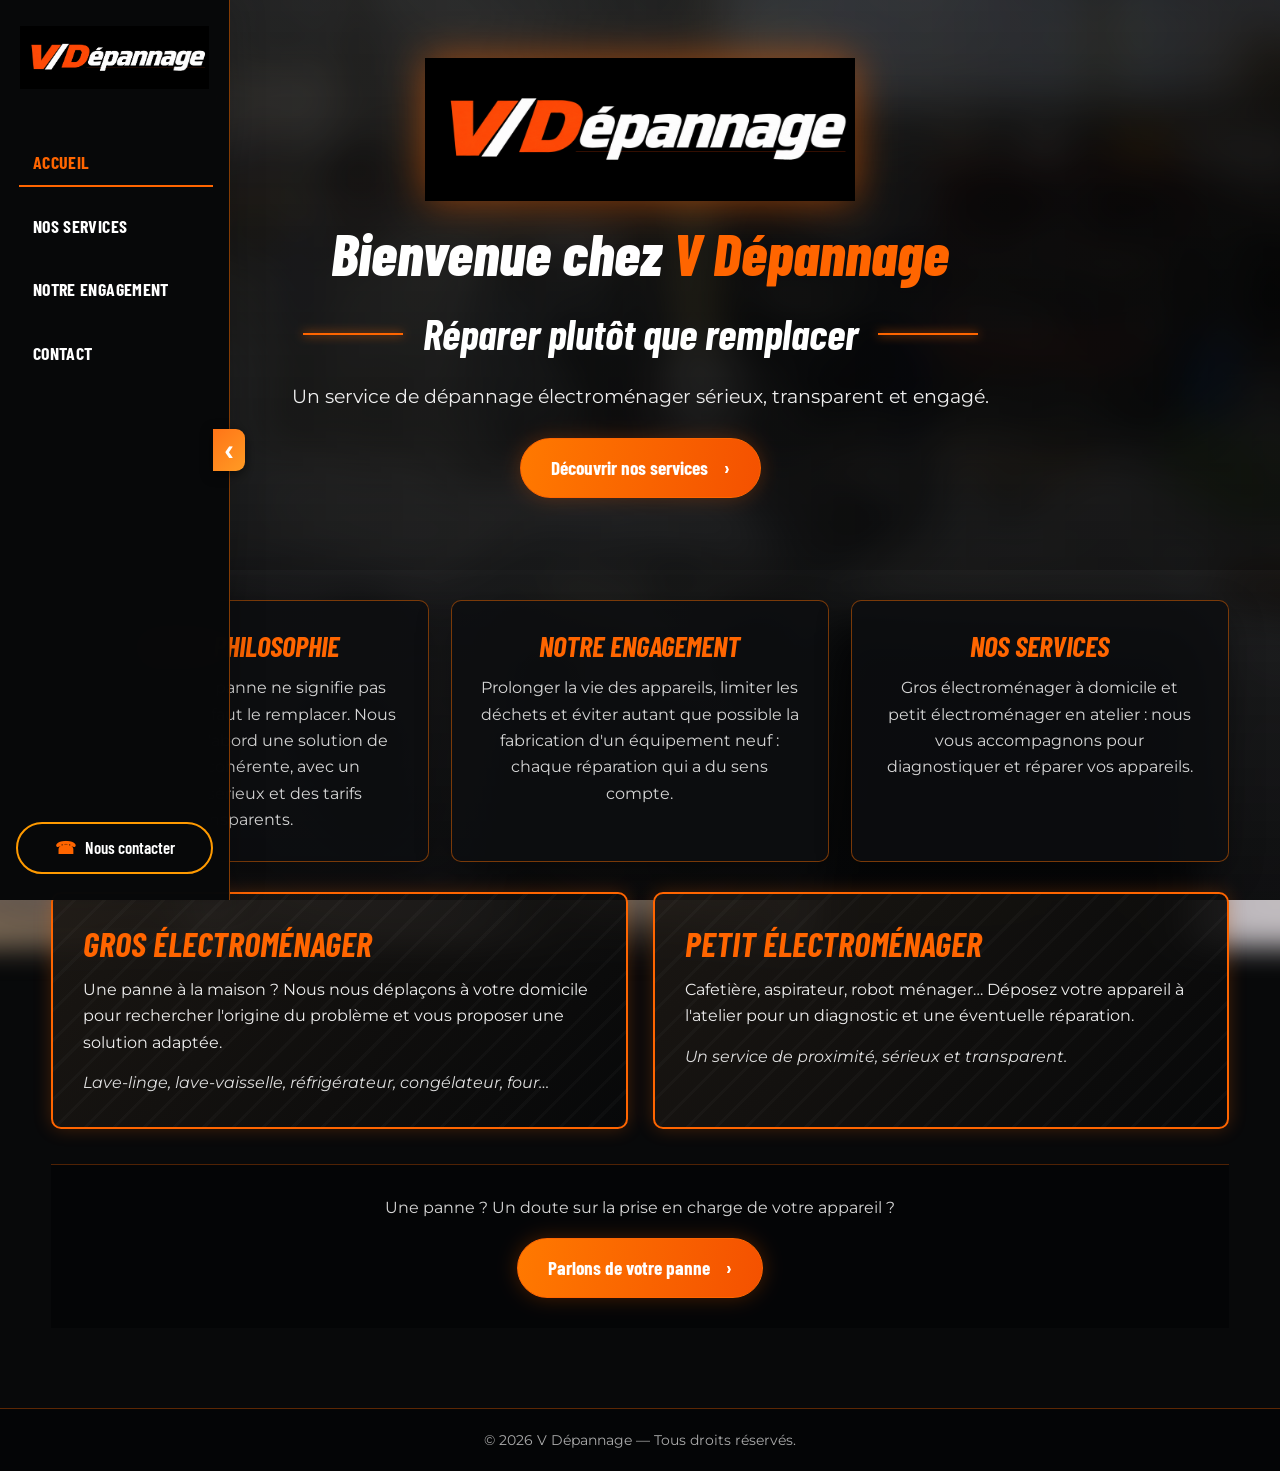
==== commit cdedc7a5: "Add files via upload" ====
--- a/index.html
+++ b/index.html
@@ -1,6 +1,6 @@
 <!DOCTYPE html>
-<html lang="fr"><head><meta charset="UTF-8"><meta name="viewport" content="width=device-width, initial-scale=1.0"><meta name="description" content="V Dépannage : réparation de gros et petit électroménager. Réparer plutôt que remplacer."><meta name="theme-color" content="#090a0b"><title>V Dépannage | Accueil</title><link rel="preconnect" href="https://fonts.googleapis.com"><link rel="preconnect" href="https://fonts.gstatic.com" crossorigin><link href="https://fonts.googleapis.com/css2?family=Barlow+Condensed:ital,wght@0,400;0,500;0,600;0,700;0,800;1,600;1,700;1,800&family=Montserrat:wght@400;500;600;700;800&display=swap" rel="stylesheet"><link rel="stylesheet" href="css/styles.css"></head>
+<html lang="fr"><head><meta charset="UTF-8"><meta name="viewport" content="width=device-width, initial-scale=1.0"><meta name="description" content="V Dépannage : réparation de gros et petit électroménager. Réparer plutôt que remplacer."><meta name="theme-color" content="#090a0b"><title>V Dépannage | Accueil</title><link rel="preconnect" href="https://fonts.googleapis.com"><link rel="preconnect" href="https://fonts.gstatic.com" crossorigin><link href="https://fonts.googleapis.com/css2?family=Barlow+Condensed:ital,wght@0,400;0,500;0,600;0,700;0,800;1,600;1,700;1,800&family=Montserrat:wght@400;500;600;700;800&display=swap" rel="stylesheet"><link rel="stylesheet" href="css/styles.css"><link rel="stylesheet" href="css/nav-fix.css"></head>
 <body><header class="site-header"><a class="header-logo" href="index.html" aria-label="V Dépannage - Accueil"><img src="images/logo-vd.png" alt="V Dépannage"></a><button class="menu-toggle" id="menu-toggle" aria-label="Ouvrir le menu" aria-expanded="false" aria-controls="main-nav"><span></span><span></span><span></span></button><nav class="main-nav" id="main-nav" aria-label="Navigation principale"><a class="nav-link active" href="index.html" aria-current="page">Accueil</a><a class="nav-link" href="services.html">Nos services</a><a class="nav-link" href="engagement.html">Notre engagement</a><a class="nav-link" href="contact.html">Contact</a></nav><a class="header-contact" href="contact.html"><span>☎</span> Nous contacter</a></header>
 <main><section class="hero"><div class="hero-content"><img class="hero-logo" src="images/logo-vd.png" alt="V Dépannage"><p class="hero-title">Bienvenue chez <span>V Dépannage</span></p><h1><span class="title-rule"></span>Réparer plutôt que remplacer<span class="title-rule"></span></h1><p class="hero-intro">Un service de dépannage électroménager sérieux, transparent et engagé.</p><a class="primary-button" href="services.html">Découvrir nos services <span>›</span></a></div></section>
 <section class="content-wrap" style="padding-top:30px"><div class="values-grid"><article class="value-card"><h2>Notre philosophie</h2><p>Un appareil en panne ne signifie pas forcément qu'il faut le remplacer. Nous recherchons d'abord une solution de réparation cohérente, avec un diagnostic sérieux et des tarifs transparents.</p></article><article class="value-card"><h2>Notre engagement</h2><p>Prolonger la vie des appareils, limiter les déchets et éviter autant que possible la fabrication d'un équipement neuf : chaque réparation qui a du sens compte.</p></article><article class="value-card"><h2>Nos services</h2><p>Gros électroménager à domicile et petit électroménager en atelier : nous vous accompagnons pour diagnostiquer et réparer vos appareils.</p></article></div><div class="home-services"><article class="service-card"><h2>Gros électroménager</h2><p>Une panne à la maison ? Nous nous déplaçons à votre domicile pour rechercher l'origine du problème et vous proposer une solution adaptée.</p><p class="service-examples">Lave-linge, lave-vaisselle, réfrigérateur, congélateur, four…</p></article><article class="service-card"><h2>Petit électroménager</h2><p>Cafetière, aspirateur, robot ménager… Déposez votre appareil à l'atelier pour un diagnostic et une éventuelle réparation.</p><p class="service-examples">Un service de proximité, sérieux et transparent.</p></article></div><div class="cta-strip"><p>Une panne ? Un doute sur la prise en charge de votre appareil ?</p><a class="primary-button" href="contact.html">Parlons de votre panne <span>›</span></a></div></section></main>
-<footer class="site-footer"><p>© <span id="current-year"></span> V Dépannage — Tous droits réservés.</p></footer><script src="js/script.js"></script></body></html>
+<footer class="site-footer"><p>© <span id="current-year"></span> V Dépannage — Tous droits réservés.</p></footer><script src="js/script.js"></script><script src="js/nav-fix.js"></script></body></html>
--- a/css/styles.css
+++ b/css/styles.css
@@ -12,3 +12,68 @@
 @media(max-width:760px){.site-header{min-height:78px;grid-template-columns:minmax(0,1fr) auto auto;padding:7px 4%;gap:10px}.header-logo{max-width:220px}.header-logo img{height:62px}.menu-toggle{display:block;grid-column:2;grid-row:1}.header-contact{grid-column:3;grid-row:1;padding:8px 10px;font-size:.9rem}.main-nav{display:none;position:absolute;top:100%;left:0;right:0;padding:12px 5% 18px;background:rgba(8,9,10,.99);border-bottom:1px solid var(--orange);flex-direction:column;gap:3px}.main-nav.open{display:flex}.nav-link{width:100%;text-align:center;padding:11px}.hero{min-height:510px;padding:35px 15px 55px}.hero-logo{width:min(360px,84vw);height:135px}.hero h1{gap:9px}.title-rule{width:30px}.content-wrap{padding:48px 0 60px}.values-grid,.impact-grid{grid-template-columns:1fr}.home-services,.service-list,.contact-layout{grid-template-columns:1fr}.service-card{padding:24px 21px}.contact-aside,.contact-card{padding:23px 18px}.form-row{grid-template-columns:1fr;gap:14px}.submit-button{width:100%}}
 @media(max-width:390px){.header-logo{max-width:155px}.header-logo img{height:54px}.header-contact{font-size:.82rem;padding:7px 8px}.site-header{gap:7px}.hero h1{font-size:1.5rem}.title-rule{width:18px}}
 @media(prefers-reduced-motion:reduce){*,*::before,*::after{scroll-behavior:auto!important;animation-duration:.01ms!important;animation-iteration-count:1!important;transition-duration:.01ms!important}}
+
+/* Navigation latérale fixe et superposée : elle ne modifie jamais le centrage du contenu. */
+.site-header{
+  position:fixed!important;left:0!important;top:0!important;bottom:0!important;
+  width:230px!important;height:100vh!important;min-height:100vh!important;
+  margin:0!important;padding:22px 16px 26px!important;
+  display:flex!important;flex-direction:column!important;align-items:stretch!important;gap:24px!important;
+  overflow:visible!important;z-index:100!important;
+  background:rgba(8,9,10,.98)!important;border:0!important;border-right:1px solid rgba(255,111,0,.5)!important;
+  box-shadow:8px 0 28px rgba(0,0,0,.16);backdrop-filter:blur(14px);
+  transform:translateX(0);transition:transform .22s ease!important;
+}
+.site-header .header-logo{width:100%!important;max-width:none!important;justify-content:center!important}
+.site-header .header-logo img{display:block;width:100%!important;height:auto!important;max-height:100px!important;object-fit:contain!important;object-position:center!important}
+.site-header .main-nav{display:flex!important;position:static!important;inset:auto!important;width:100%!important;margin:0!important;padding:8px 0!important;
+  flex-direction:column!important;align-items:stretch!important;justify-content:flex-start!important;gap:8px!important;
+  background:transparent!important;border:0!important;box-shadow:none!important}
+.site-header .nav-link{display:block!important;width:100%!important;text-align:left!important;padding:13px 14px!important;border-left:3px solid transparent;border-radius:0 7px 7px 0!important;white-space:normal!important}
+.site-header .header-contact{display:block!important;margin-top:auto!important;white-space:nowrap!important;text-align:center!important}
+.site-header .menu-toggle{
+  display:flex!important;position:absolute!important;left:auto!important;right:-16px!important;top:50%!important;bottom:auto!important;
+  transform:translateY(-50%)!important;width:32px!important;height:42px!important;padding:0!important;
+  align-items:center!important;justify-content:center!important;gap:0!important;
+  border:0!important;border-radius:0 9px 9px 0!important;background:linear-gradient(135deg,#ff7417,#ff9b24)!important;
+  color:#fff!important;box-shadow:0 3px 12px #0008!important;z-index:120!important;cursor:pointer!important;
+}
+.site-header .menu-toggle span{display:none!important}
+.site-header .menu-toggle:before{content:'‹';display:block;color:#fff;font:800 29px/1 Arial,sans-serif!important}
+.site-header .menu-toggle:after{content:none!important}
+.content-wrap{display:block;width:min(1180px,92vw)!important;max-width:1180px!important;margin-left:auto!important;margin-right:auto!important;padding-left:0!important;padding-right:0!important}
+.hero{margin-left:0!important;margin-right:0!important;width:100%!important}
+.site-footer{width:100%!important;margin:0!important}
+body.nav-collapsed .site-header{transform:translateX(-100%)!important;background:transparent!important;border:0!important;box-shadow:none!important;overflow:visible!important}
+body.nav-collapsed .site-header .header-logo,
+body.nav-collapsed .site-header .main-nav,
+body.nav-collapsed .site-header .header-contact{display:none!important}
+body.nav-collapsed .site-header .menu-toggle{
+  right:-24px!important;width:48px!important;height:48px!important;border-radius:0 10px 10px 0!important;
+  transform:translateY(-50%)!important;
+}
+body.nav-collapsed .site-header .menu-toggle:before{content:'›'!important;font-size:30px!important}
+
+/* Contact form: address autocomplete, with no explanatory service note or customer-visible price. */
+.contact-layout{width:min(1100px,100%);margin-inline:auto}
+.contact-card select{appearance:none;padding-right:42px;background-image:linear-gradient(45deg,transparent 50%,var(--gold) 50%),linear-gradient(135deg,var(--gold) 50%,transparent 50%),linear-gradient(145deg,#2a2b2e,#1c1d1f);background-position:calc(100% - 19px) 50%,calc(100% - 13px) 50%,0 0;background-size:6px 6px,6px 6px,100% 100%;background-repeat:no-repeat}
+.contact-card select option{background:#202124;color:#fff}
+.contact-card input,.contact-card select,.contact-card textarea{font-family:'Montserrat',sans-serif}
+.contact-card .suggestions{position:relative}
+.contact-card .suggestion-list{position:absolute;z-index:150;left:0;right:0;top:calc(100% + 3px);max-height:260px;overflow:auto;background:#202124;border:1px solid var(--orange);border-radius:8px;box-shadow:0 10px 26px #0009}
+.contact-card .suggestion-list button{display:block;width:100%;padding:12px 14px;text-align:left;background:transparent;color:#f5f5f5;border:0;border-bottom:1px solid #3a3a3a;font:500 13px 'Montserrat',sans-serif;cursor:pointer}
+.contact-card .suggestion-list button:hover,.contact-card .suggestion-list button:focus{background:#3a3028;outline:0}
+.contact-card .price-box{display:none!important}
+.contact-card .help,.contact-card .notice{display:none!important}
+@media(max-width:760px){
+  .site-header{width:min(230px,82vw)!important;padding:18px 14px 22px!important;gap:20px!important}
+  .site-header .header-logo img{max-height:82px!important}
+  .site-header .menu-toggle{right:-16px!important}
+  body.nav-collapsed .site-header .menu-toggle{right:-24px!important}
+  .content-wrap{width:92vw!important;padding-top:48px!important;padding-bottom:60px!important}
+  .hero{min-height:510px;padding:35px 15px 55px}
+  .values-grid,.impact-grid{grid-template-columns:1fr}
+  .home-services,.service-list,.contact-layout{grid-template-columns:1fr}
+  .form-row{grid-template-columns:1fr;gap:0}
+}
+@media(max-width:390px){.site-header{width:78vw!important}.content-wrap{width:90vw!important}.hero h1{font-size:1.5rem}.title-rule{width:18px}}
--- a/css/nav-fix.css
+++ b/css/nav-fix.css
@@ -0,0 +1,43 @@
+
+/* Navigation latérale fixe : le contenu reste centré et ne se déplace pas */
+.site-header{
+  position:fixed!important;top:0;left:0;bottom:0;
+  width:230px;min-height:100vh;height:100vh;
+  padding:18px 14px;display:flex;flex-direction:column;
+  align-items:stretch;justify-content:flex-start;gap:22px;
+  background:rgba(8,9,10,.98);border-right:1px solid rgba(255,111,0,.45);
+  border-bottom:0;backdrop-filter:blur(14px);z-index:1000;
+  overflow:visible;transition:width .22s ease,transform .22s ease;
+}
+.site-header .header-logo{width:100%;max-width:none;flex:0 0 auto;padding:4px 4px 14px}
+.site-header .header-logo img{height:auto;max-height:78px;width:100%;object-fit:contain;object-position:left center}
+.site-header .main-nav{display:flex!important;flex-direction:column;align-items:stretch;justify-content:flex-start;gap:8px;width:100%;margin-top:2px}
+.site-header .nav-link{display:block;width:100%;padding:12px 8px;text-align:left;white-space:normal}
+.site-header .header-contact{display:block;margin-top:auto;text-align:center;white-space:normal}
+.site-header .menu-toggle{
+  display:flex!important;align-items:center;justify-content:center;
+  position:absolute;right:-18px;top:16px;width:36px;height:42px;
+  padding:0;border:1px solid #ff9a00;border-radius:0 12px 12px 0;
+  background:#ff6500;color:#fff;z-index:1002;box-shadow:0 2px 10px #0008;
+}
+.site-header .menu-toggle span{display:none!important}
+.site-header .menu-toggle::before{content:"‹";font:800 30px/1 Arial,sans-serif;color:#fff}
+body.nav-collapsed .site-header{
+  width:0;min-height:0;height:0;padding:0;border:0;background:transparent;
+  overflow:visible;backdrop-filter:none;box-shadow:none;
+}
+body.nav-collapsed .site-header > :not(.menu-toggle){display:none!important}
+body.nav-collapsed .site-header .menu-toggle{
+  position:fixed;left:-18px;right:auto;top:18px;width:36px;height:42px;
+  border-radius:0 12px 12px 0;transform:none;
+}
+body.nav-collapsed .site-header .menu-toggle::before{content:"›";font:800 30px/1 Arial,sans-serif;padding-left:13px}
+body.nav-collapsed .site-header .menu-toggle{left:-18px}
+@media(max-width:760px){
+  .site-header{width:min(230px,82vw);padding:16px 12px;gap:16px}
+  .site-header .header-logo img{max-height:64px}
+  .site-header .main-nav{position:static;display:flex!important;flex-direction:column;gap:6px;padding:0;background:transparent;border:0}
+  .site-header .nav-link{text-align:left}
+  .site-header .header-contact{grid-column:auto;grid-row:auto;padding:9px 10px}
+  .site-header .menu-toggle{grid-column:auto;grid-row:auto}
+}
